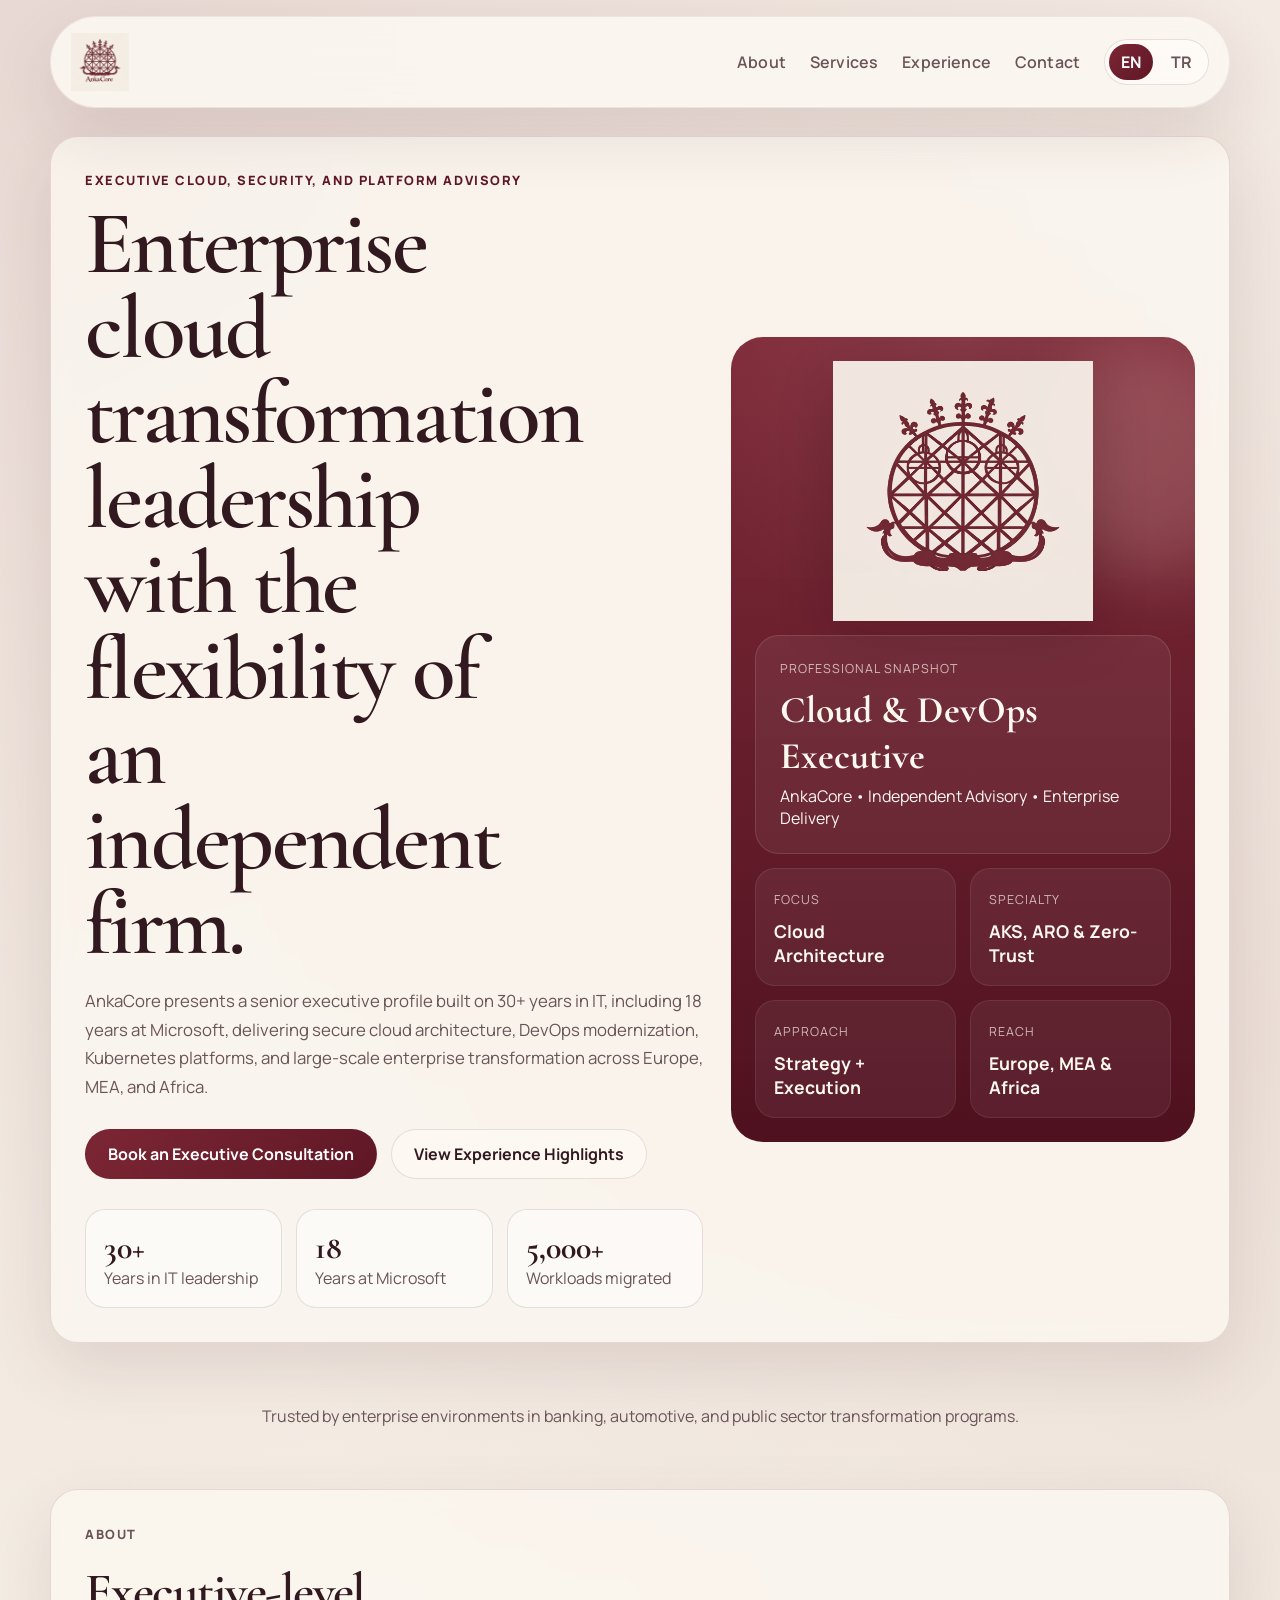
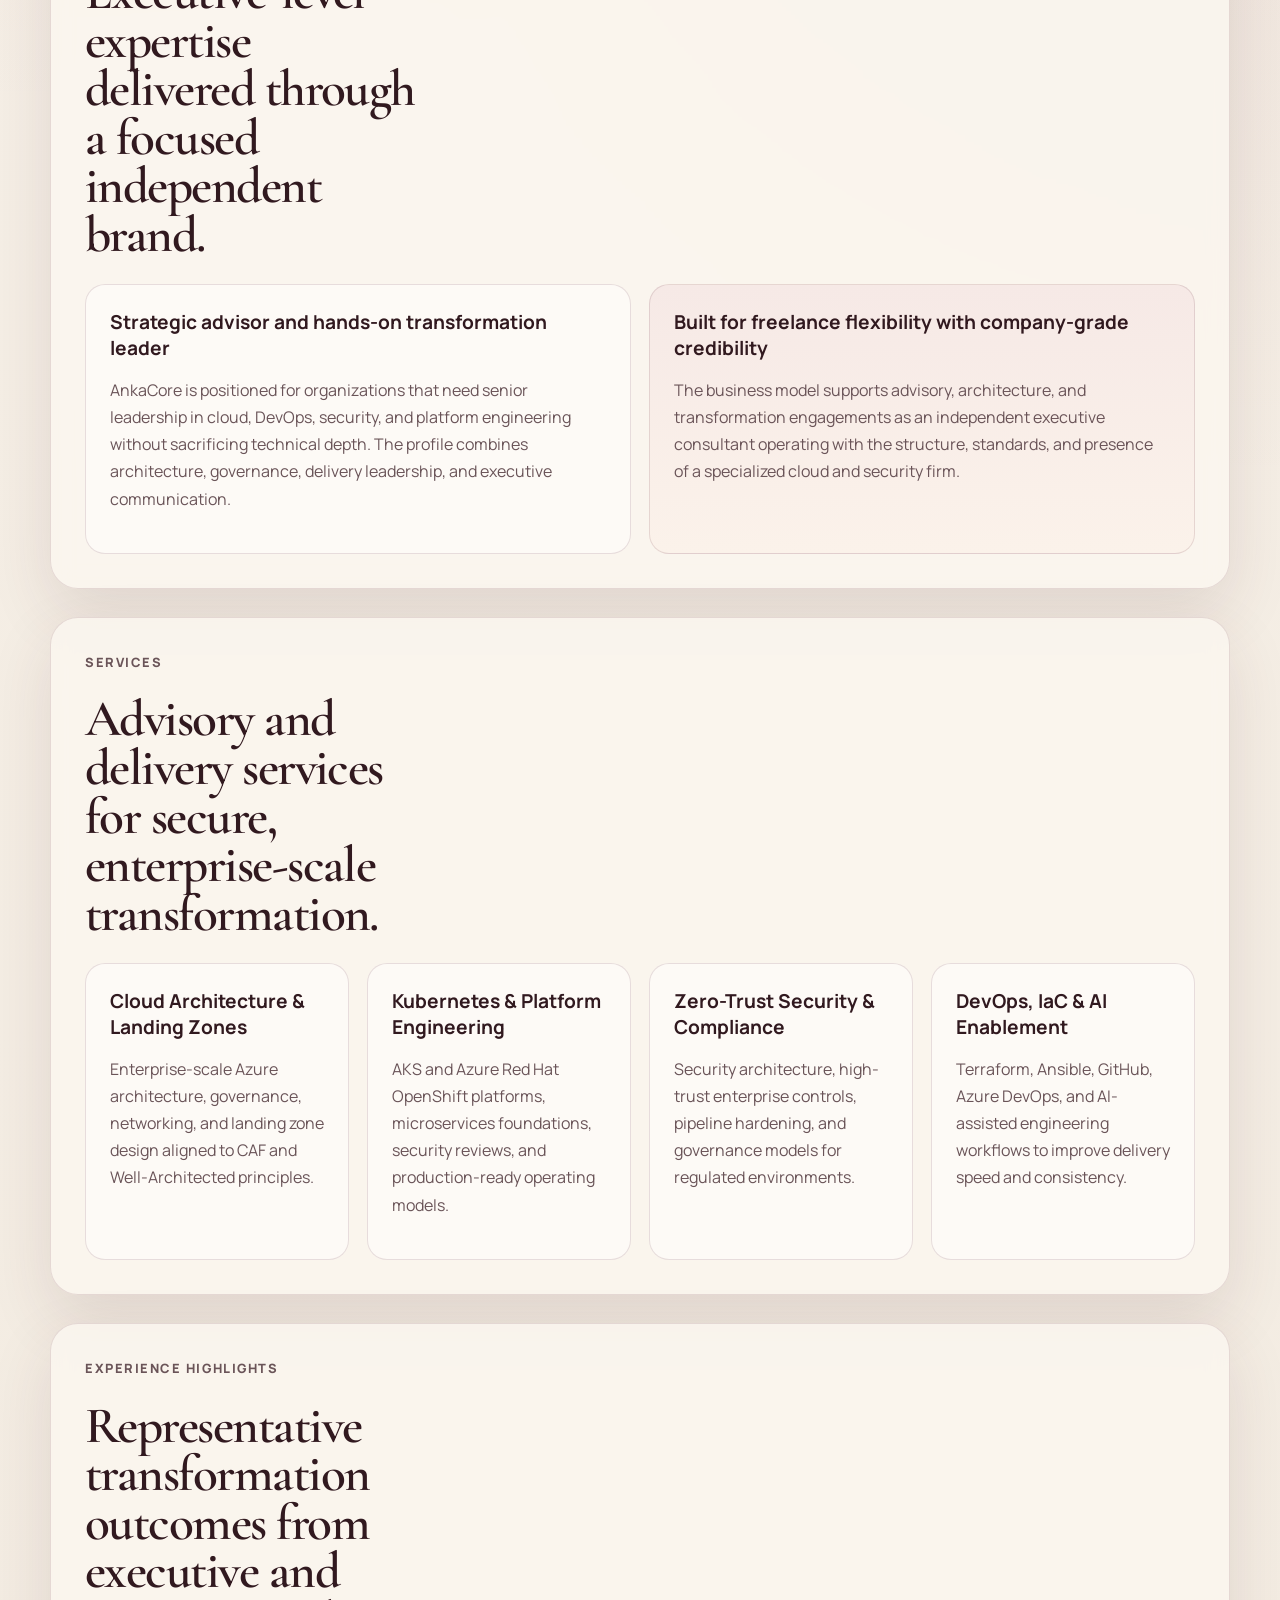
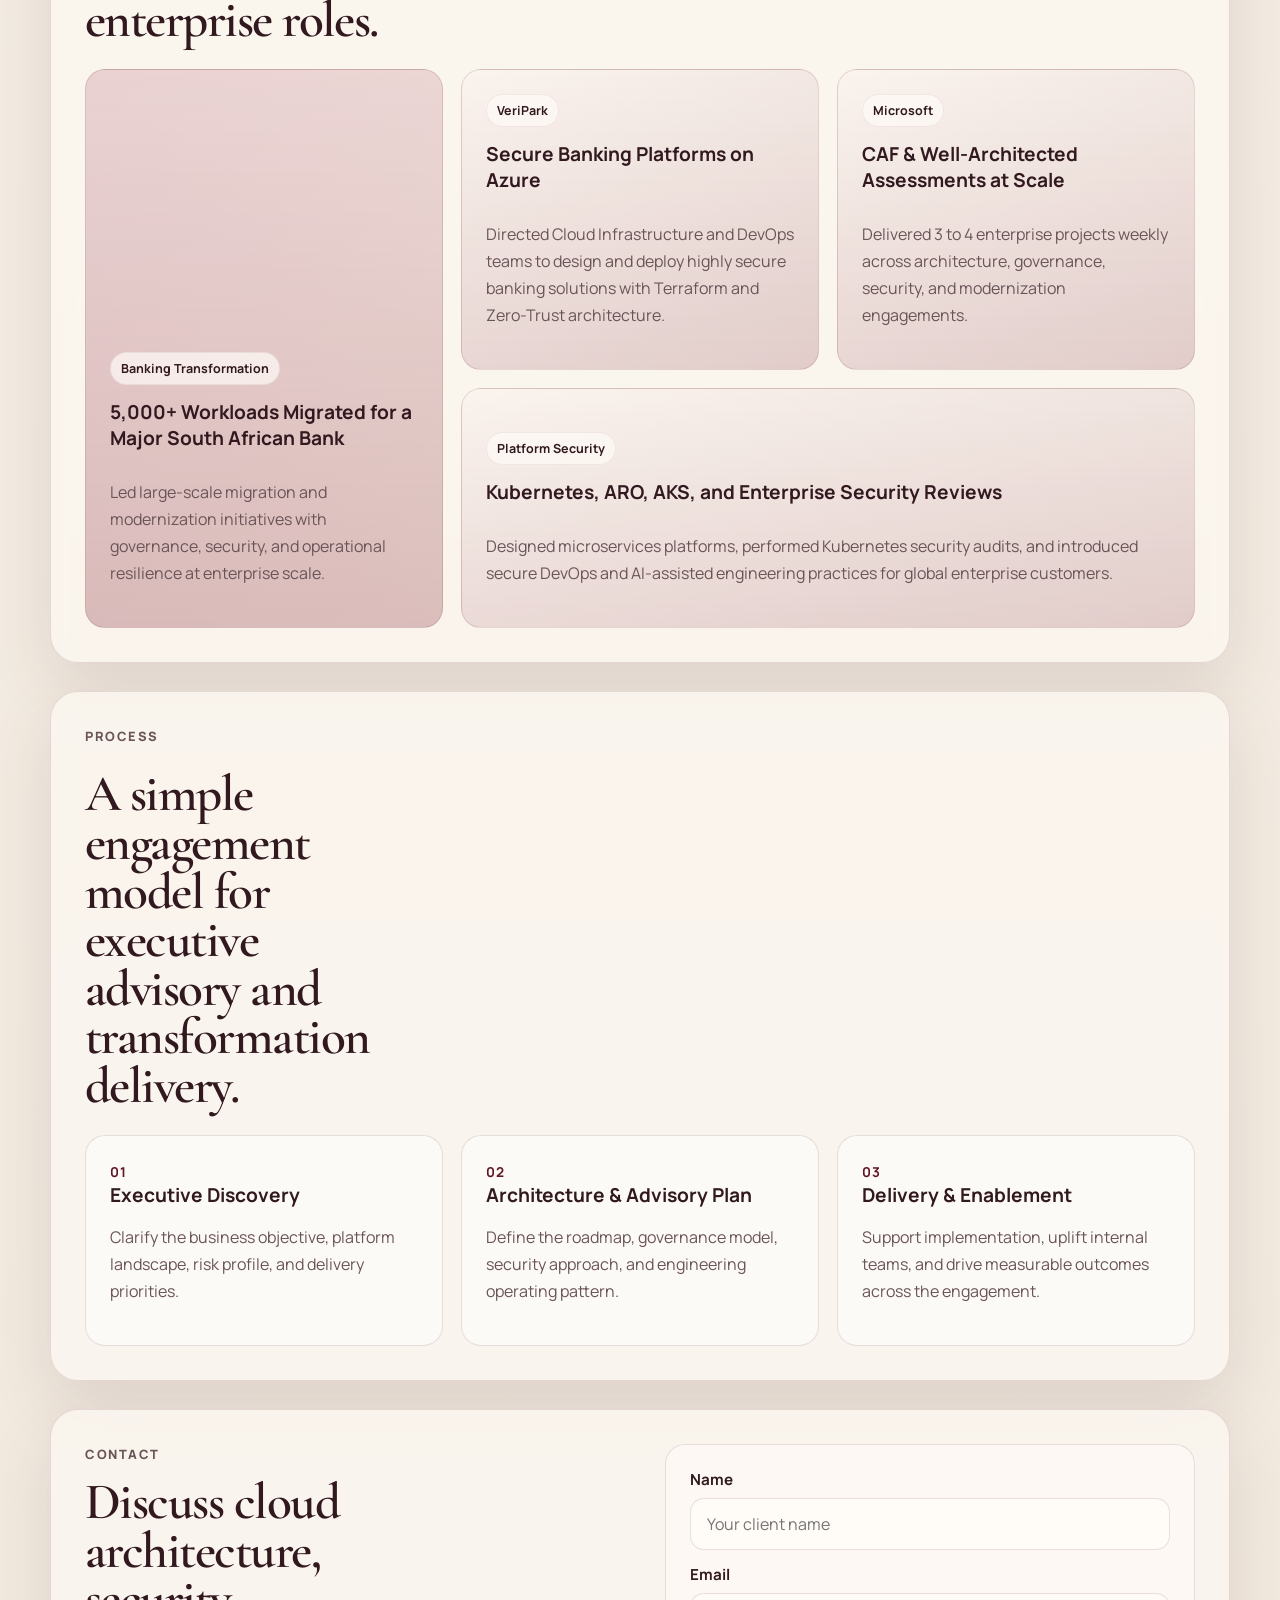
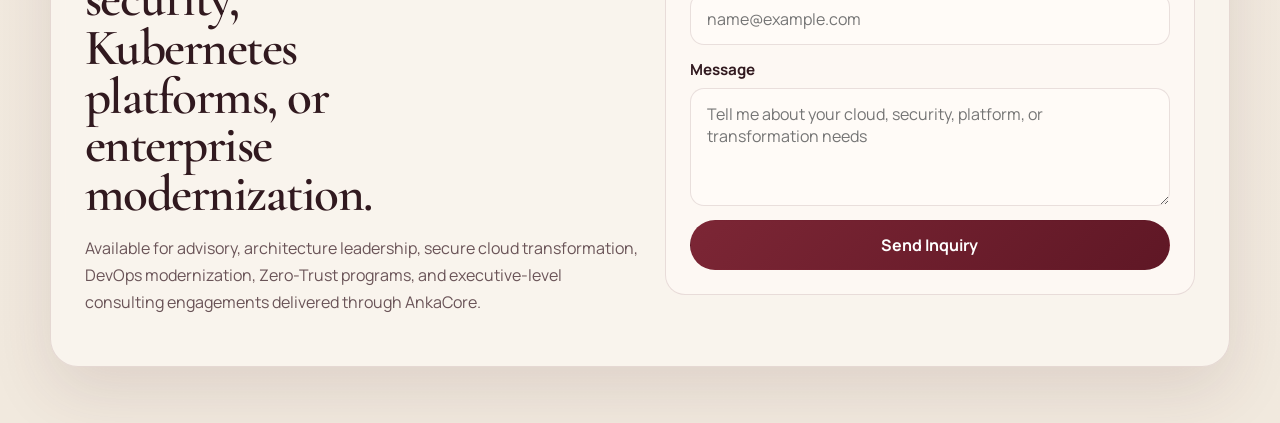
==== index.html @ 89d901fb "Add logo images and implement multilingual support with updated translations" ====
<!DOCTYPE html>
<html lang="en">
<head>
  <meta charset="UTF-8">
  <meta name="viewport" content="width=device-width, initial-scale=1.0">
  <title>AnkaCore Business</title>
  <meta
    name="description"
    content="A modern business website for showcasing professional services, property expertise, and trusted client results."
  >
  <link rel="preconnect" href="https://fonts.googleapis.com">
  <link rel="preconnect" href="https://fonts.gstatic.com" crossorigin>
  <link
    href="https://fonts.googleapis.com/css2?family=Cormorant+Garamond:wght@500;600;700&family=Manrope:wght@400;500;600;700;800&display=swap"
    rel="stylesheet"
  >
  <link rel="stylesheet" href="styles.css">
</head>
<body>
  <div class="site-shell">
    <header class="topbar">
      <a class="brand" href="#home">
        <img class="brand-logo" src="Ankacore-logowithname.png" alt="AnkaCore logo">
      </a>

      <button class="menu-toggle" type="button" aria-expanded="false" aria-label="Toggle navigation">
        <span></span>
        <span></span>
      </button>

      <nav class="nav">
        <a href="#about" data-i18n="navAbout">About</a>
        <a href="#services" data-i18n="navServices">Services</a>
        <a href="#portfolio" data-i18n="navExperience">Experience</a>
        <a href="#contact" data-i18n="navContact">Contact</a>
        <div class="lang-switch" aria-label="Language switcher">
          <button class="lang-button is-active" type="button" data-lang="en">EN</button>
          <button class="lang-button" type="button" data-lang="tr">TR</button>
        </div>
      </nav>
    </header>

    <main id="home">
      <section class="hero reveal">
        <div class="hero-copy">
          <p class="eyebrow" data-i18n="heroEyebrow">Executive cloud, security, and platform advisory</p>
          <h1 data-i18n="heroTitle">Enterprise cloud transformation leadership with the flexibility of an independent firm.</h1>
          <p class="hero-text" data-i18n="heroText">
            AnkaCore presents a senior executive profile built on 30+ years in IT, including 18 years at
            Microsoft, delivering secure cloud architecture, DevOps modernization, Kubernetes platforms, and
            large-scale enterprise transformation across Europe, MEA, and Africa.
          </p>
          <div class="hero-actions">
            <a class="button primary" href="#contact" data-i18n="heroPrimaryCta">Book an Executive Consultation</a>
            <a class="button secondary" href="#portfolio" data-i18n="heroSecondaryCta">View Experience Highlights</a>
          </div>
          <ul class="metrics">
            <li>
              <strong>30+</strong>
              <span data-i18n="metricOne">Years in IT leadership</span>
            </li>
            <li>
              <strong>18</strong>
              <span data-i18n="metricTwo">Years at Microsoft</span>
            </li>
            <li>
              <strong>5,000+</strong>
              <span data-i18n="metricThree">Workloads migrated</span>
            </li>
          </ul>
        </div>

        <div class="hero-card">
          <div class="card-glow"></div>
          <div class="hero-logo-wrap">
            <img class="hero-logo" src="ankacore-logo.png" alt="AnkaCore emblem">
          </div>
          <div class="profile-panel">
            <p data-i18n="snapshotLabel">Professional Snapshot</p>
            <h2 data-i18n="snapshotTitle">Cloud & DevOps Executive</h2>
            <span data-i18n="snapshotSubtitle">AnkaCore • Independent Advisory • Enterprise Delivery</span>
          </div>
          <div class="profile-grid">
            <article>
              <span data-i18n="gridOneLabel">Focus</span>
              <strong data-i18n="gridOneValue">Cloud Architecture</strong>
            </article>
            <article>
              <span data-i18n="gridTwoLabel">Specialty</span>
              <strong data-i18n="gridTwoValue">AKS, ARO & Zero-Trust</strong>
            </article>
            <article>
              <span data-i18n="gridThreeLabel">Approach</span>
              <strong data-i18n="gridThreeValue">Strategy + Execution</strong>
            </article>
            <article>
              <span data-i18n="gridFourLabel">Reach</span>
              <strong data-i18n="gridFourValue">Europe, MEA & Africa</strong>
            </article>
          </div>
        </div>
      </section>

      <section class="trusted reveal">
        <p data-i18n="trustedText">Trusted by enterprise environments in banking, automotive, and public sector transformation programs.</p>
      </section>

      <section class="about reveal" id="about">
        <div class="section-heading">
          <p class="eyebrow" data-i18n="aboutEyebrow">About</p>
          <h2 data-i18n="aboutTitle">Executive-level expertise delivered through a focused independent brand.</h2>
        </div>
        <div class="about-layout">
          <article class="about-card">
            <h3 data-i18n="aboutCardOneTitle">Strategic advisor and hands-on transformation leader</h3>
            <p data-i18n="aboutCardOneText">
              AnkaCore is positioned for organizations that need senior leadership in cloud, DevOps, security,
              and platform engineering without sacrificing technical depth. The profile combines architecture,
              governance, delivery leadership, and executive communication.
            </p>
          </article>
          <article class="about-card accent">
            <h3 data-i18n="aboutCardTwoTitle">Built for freelance flexibility with company-grade credibility</h3>
            <p data-i18n="aboutCardTwoText">
              The business model supports advisory, architecture, and transformation engagements as an
              independent executive consultant operating with the structure, standards, and presence of a
              specialized cloud and security firm.
            </p>
          </article>
        </div>
      </section>

      <section class="services reveal" id="services">
        <div class="section-heading">
          <p class="eyebrow" data-i18n="servicesEyebrow">Services</p>
          <h2 data-i18n="servicesTitle">Advisory and delivery services for secure, enterprise-scale transformation.</h2>
        </div>
        <div class="service-grid">
          <article class="service-card">
            <h3 data-i18n="serviceOneTitle">Cloud Architecture & Landing Zones</h3>
            <p data-i18n="serviceOneText">Enterprise-scale Azure architecture, governance, networking, and landing zone design aligned to CAF and Well-Architected principles.</p>
          </article>
          <article class="service-card">
            <h3 data-i18n="serviceTwoTitle">Kubernetes & Platform Engineering</h3>
            <p data-i18n="serviceTwoText">AKS and Azure Red Hat OpenShift platforms, microservices foundations, security reviews, and production-ready operating models.</p>
          </article>
          <article class="service-card">
            <h3 data-i18n="serviceThreeTitle">Zero-Trust Security & Compliance</h3>
            <p data-i18n="serviceThreeText">Security architecture, high-trust enterprise controls, pipeline hardening, and governance models for regulated environments.</p>
          </article>
          <article class="service-card">
            <h3 data-i18n="serviceFourTitle">DevOps, IaC & AI Enablement</h3>
            <p data-i18n="serviceFourText">Terraform, Ansible, GitHub, Azure DevOps, and AI-assisted engineering workflows to improve delivery speed and consistency.</p>
          </article>
        </div>
      </section>

      <section class="portfolio reveal" id="portfolio">
        <div class="section-heading">
          <p class="eyebrow" data-i18n="portfolioEyebrow">Experience Highlights</p>
          <h2 data-i18n="portfolioTitle">Representative transformation outcomes from executive and enterprise roles.</h2>
        </div>
        <div class="portfolio-grid">
          <article class="portfolio-card tall">
            <span class="tag" data-i18n="portfolioOneTag">Banking Transformation</span>
            <h3 data-i18n="portfolioOneTitle">5,000+ Workloads Migrated for a Major South African Bank</h3>
            <p data-i18n="portfolioOneText">Led large-scale migration and modernization initiatives with governance, security, and operational resilience at enterprise scale.</p>
          </article>
          <article class="portfolio-card">
            <span class="tag">VeriPark</span>
            <h3 data-i18n="portfolioTwoTitle">Secure Banking Platforms on Azure</h3>
            <p data-i18n="portfolioTwoText">Directed Cloud Infrastructure and DevOps teams to design and deploy highly secure banking solutions with Terraform and Zero-Trust architecture.</p>
          </article>
          <article class="portfolio-card">
            <span class="tag">Microsoft</span>
            <h3 data-i18n="portfolioThreeTitle">CAF & Well-Architected Assessments at Scale</h3>
            <p data-i18n="portfolioThreeText">Delivered 3 to 4 enterprise projects weekly across architecture, governance, security, and modernization engagements.</p>
          </article>
          <article class="portfolio-card wide">
            <span class="tag" data-i18n="portfolioFourTag">Platform Security</span>
            <h3 data-i18n="portfolioFourTitle">Kubernetes, ARO, AKS, and Enterprise Security Reviews</h3>
            <p data-i18n="portfolioFourText">
              Designed microservices platforms, performed Kubernetes security audits, and introduced secure DevOps and AI-assisted engineering practices for global enterprise customers.
            </p>
          </article>
        </div>
      </section>

      <section class="process reveal">
        <div class="section-heading">
          <p class="eyebrow" data-i18n="processEyebrow">Process</p>
          <h2 data-i18n="processTitle">A simple engagement model for executive advisory and transformation delivery.</h2>
        </div>
        <div class="process-list">
          <article>
            <strong>01</strong>
            <h3 data-i18n="processOneTitle">Executive Discovery</h3>
            <p data-i18n="processOneText">Clarify the business objective, platform landscape, risk profile, and delivery priorities.</p>
          </article>
          <article>
            <strong>02</strong>
            <h3 data-i18n="processTwoTitle">Architecture & Advisory Plan</h3>
            <p data-i18n="processTwoText">Define the roadmap, governance model, security approach, and engineering operating pattern.</p>
          </article>
          <article>
            <strong>03</strong>
            <h3 data-i18n="processThreeTitle">Delivery & Enablement</h3>
            <p data-i18n="processThreeText">Support implementation, uplift internal teams, and drive measurable outcomes across the engagement.</p>
          </article>
        </div>
      </section>

      <section class="contact reveal" id="contact">
        <div class="contact-panel">
          <div>
            <p class="eyebrow" data-i18n="contactEyebrow">Contact</p>
            <h2 data-i18n="contactTitle">Discuss cloud architecture, security, Kubernetes platforms, or enterprise modernization.</h2>
            <p data-i18n="contactText">
              Available for advisory, architecture leadership, secure cloud transformation, DevOps modernization,
              Zero-Trust programs, and executive-level consulting engagements delivered through AnkaCore.
            </p>
          </div>
          <form class="contact-form">
            <label>
              <span data-i18n="nameLabel">Name</span>
              <input type="text" name="name" placeholder="Your client name" data-i18n-placeholder="namePlaceholder">
            </label>
            <label>
              <span data-i18n="emailLabel">Email</span>
              <input type="email" name="email" placeholder="name@example.com" data-i18n-placeholder="emailPlaceholder">
            </label>
            <label>
              <span data-i18n="messageLabel">Message</span>
              <textarea name="message" rows="4" placeholder="Tell me about your cloud, security, platform, or transformation needs" data-i18n-placeholder="messagePlaceholder"></textarea>
            </label>
            <button class="button primary" type="submit" data-i18n="contactButton">Send Inquiry</button>
          </form>
        </div>
      </section>
    </main>
  </div>

  <script src="script.js"></script>
</body>
</html>
---- styles.css ----
:root {
  --bg: #f4efe6;
  --surface: rgba(251, 246, 239, 0.86);
  --surface-strong: #fdf9f2;
  --ink: #31191f;
  --muted: #6a5458;
  --line: rgba(102, 47, 58, 0.14);
  --accent: #7c2635;
  --accent-deep: #5f1725;
  --accent-soft: #efe1e0;
  --shadow: 0 24px 64px rgba(82, 38, 46, 0.12);
  --radius-lg: 28px;
  --radius-md: 20px;
  --radius-sm: 14px;
}

* {
  box-sizing: border-box;
}

html {
  scroll-behavior: smooth;
}

body {
  margin: 0;
  font-family: "Manrope", sans-serif;
  background:
    radial-gradient(circle at top left, rgba(124, 38, 53, 0.12), transparent 32%),
    radial-gradient(circle at right 20%, rgba(124, 38, 53, 0.08), transparent 24%),
    linear-gradient(180deg, #f7f1e9 0%, #f1e9de 100%);
  color: var(--ink);
}

a {
  color: inherit;
  text-decoration: none;
}

button,
input,
textarea {
  font: inherit;
}

.site-shell {
  width: min(1180px, calc(100% - 32px));
  margin: 0 auto;
  padding-bottom: 56px;
}

.topbar {
  position: sticky;
  top: 16px;
  z-index: 10;
  display: flex;
  align-items: center;
  justify-content: space-between;
  gap: 24px;
  margin-top: 16px;
  padding: 16px 20px;
  background: rgba(252, 248, 242, 0.86);
  border: 1px solid rgba(102, 47, 58, 0.08);
  border-radius: 999px;
  box-shadow: var(--shadow);
  backdrop-filter: blur(16px);
}

.brand {
  display: inline-flex;
  align-items: center;
}

.brand-logo {
  display: block;
  width: auto;
  height: 58px;
}

.nav {
  display: flex;
  align-items: center;
  gap: 24px;
}

.lang-switch {
  display: inline-flex;
  align-items: center;
  gap: 6px;
  padding: 4px;
  border: 1px solid var(--line);
  border-radius: 999px;
  background: rgba(255, 251, 247, 0.72);
}

.lang-button {
  min-width: 42px;
  height: 36px;
  padding: 0 12px;
  border: 0;
  border-radius: 999px;
  background: transparent;
  color: var(--muted);
  font-weight: 700;
  cursor: pointer;
}

.lang-button.is-active {
  background: linear-gradient(135deg, var(--accent), var(--accent-deep));
  color: #fff;
}

.nav a {
  color: var(--muted);
  font-weight: 600;
  letter-spacing: 0.01em;
}

.menu-toggle {
  display: none;
  flex-direction: column;
  gap: 5px;
  padding: 0;
  border: 0;
  background: transparent;
}

.menu-toggle span {
  display: block;
  width: 24px;
  height: 2px;
  background: var(--ink);
  border-radius: 999px;
}

section {
  margin-top: 28px;
}

.hero,
.about,
.services,
.portfolio,
.process,
.contact {
  padding: 34px;
  border: 1px solid var(--line);
  border-radius: var(--radius-lg);
  background: var(--surface);
  box-shadow: var(--shadow);
  backdrop-filter: blur(10px);
}

.hero {
  display: grid;
  grid-template-columns: 1.2fr 0.9fr;
  gap: 28px;
  min-height: 72vh;
  align-items: center;
}

.eyebrow {
  margin: 0 0 12px;
  color: var(--accent-deep);
  font-weight: 800;
  text-transform: uppercase;
  letter-spacing: 0.12em;
  font-size: 0.8rem;
}

.hero h1,
.section-heading h2,
.contact-panel h2 {
  margin: 0;
  font-family: "Cormorant Garamond", serif;
  font-weight: 600;
  line-height: 0.95;
  letter-spacing: -0.03em;
}

.hero h1 {
  font-size: clamp(3rem, 7vw, 5.8rem);
  max-width: 10ch;
}

.hero-text,
.section-heading p,
.about-card p,
.service-card p,
.portfolio-card p,
.process-list p,
.contact-panel p {
  color: var(--muted);
  line-height: 1.7;
}

.hero-text {
  max-width: 62ch;
  margin: 20px 0 0;
  font-size: 1.05rem;
}

.hero-actions {
  display: flex;
  flex-wrap: wrap;
  gap: 14px;
  margin-top: 28px;
}

.button {
  display: inline-flex;
  align-items: center;
  justify-content: center;
  min-height: 50px;
  padding: 0 22px;
  border-radius: 999px;
  border: 1px solid transparent;
  font-weight: 700;
  cursor: pointer;
  transition: transform 0.2s ease, background 0.2s ease, border-color 0.2s ease;
}

.button:hover {
  transform: translateY(-2px);
}

.button.primary {
  background: linear-gradient(135deg, var(--accent), var(--accent-deep));
  color: #fff;
}

.button.secondary {
  border-color: var(--line);
  background: rgba(255, 250, 246, 0.62);
}

.metrics {
  display: grid;
  grid-template-columns: repeat(3, minmax(0, 1fr));
  gap: 14px;
  padding: 0;
  margin: 30px 0 0;
  list-style: none;
}

.metrics li,
.profile-grid article,
.about-card,
.service-card,
.portfolio-card,
.process-list article {
  border: 1px solid var(--line);
  background: rgba(255, 255, 255, 0.5);
  border-radius: var(--radius-md);
}

.metrics li {
  padding: 18px;
}

.metrics strong {
  display: block;
  font-family: "Cormorant Garamond", serif;
  font-size: 2rem;
}

.metrics span {
  color: var(--muted);
}

.hero-card {
  position: relative;
  overflow: hidden;
  padding: 24px;
  border-radius: 32px;
  background:
    radial-gradient(circle at top, rgba(255, 255, 255, 0.08), transparent 38%),
    linear-gradient(180deg, rgba(124, 38, 53, 0.98), rgba(79, 17, 31, 1));
  color: #fef8ef;
  min-height: 520px;
}

.card-glow {
  position: absolute;
  inset: auto auto 70% 65%;
  width: 240px;
  height: 240px;
  border-radius: 50%;
  background: rgba(255, 221, 205, 0.18);
  filter: blur(36px);
}

.hero-logo-wrap {
  position: relative;
  z-index: 1;
  display: grid;
  place-items: center;
  min-height: 220px;
  margin-bottom: 14px;
}

.hero-logo {
  width: min(100%, 260px);
  height: auto;
  opacity: 0.96;
  filter: drop-shadow(0 14px 30px rgba(34, 5, 12, 0.22));
}

.profile-panel,
.profile-grid article {
  position: relative;
  z-index: 1;
}

.profile-panel {
  padding: 24px;
  border: 1px solid rgba(255, 255, 255, 0.12);
  border-radius: 24px;
  background: rgba(255, 255, 255, 0.06);
}

.profile-panel p,
.profile-grid span {
  margin: 0;
  text-transform: uppercase;
  letter-spacing: 0.08em;
  font-size: 0.78rem;
  color: rgba(255, 248, 239, 0.7);
}

.profile-panel h2 {
  margin: 10px 0 6px;
  font-family: "Cormorant Garamond", serif;
  font-size: 2.35rem;
}

.profile-grid {
  display: grid;
  grid-template-columns: repeat(2, minmax(0, 1fr));
  gap: 14px;
  margin-top: 14px;
}

.profile-grid article {
  padding: 18px;
  background: rgba(255, 255, 255, 0.06);
  border-color: rgba(255, 255, 255, 0.08);
}

.profile-grid strong {
  display: block;
  margin-top: 10px;
  font-size: 1.1rem;
}

.trusted {
  padding: 18px 24px;
  text-align: center;
  color: var(--muted);
}

.section-heading {
  display: grid;
  gap: 10px;
  margin-bottom: 24px;
}

.section-heading h2,
.contact-panel h2 {
  font-size: clamp(2rem, 4vw, 3.6rem);
  max-width: 14ch;
}

.about-layout {
  display: grid;
  grid-template-columns: repeat(2, minmax(0, 1fr));
  gap: 18px;
}

.about-card,
.service-card,
.portfolio-card,
.process-list article {
  padding: 24px;
}

.about-card h3,
.service-card h3,
.portfolio-card h3,
.process-list h3 {
  margin-top: 0;
  margin-bottom: 12px;
  font-size: 1.2rem;
}

.about-card.accent {
  background: linear-gradient(180deg, #f6e9e6, #fbf2ea);
}

.service-grid,
.portfolio-grid,
.process-list {
  display: grid;
  gap: 18px;
}

.service-grid {
  grid-template-columns: repeat(4, minmax(0, 1fr));
}

.portfolio-grid {
  grid-template-columns: repeat(3, minmax(0, 1fr));
}

.portfolio-card {
  min-height: 240px;
  display: flex;
  flex-direction: column;
  justify-content: flex-end;
  background:
    linear-gradient(180deg, rgba(124, 38, 53, 0.02), rgba(124, 38, 53, 0.12)),
    linear-gradient(135deg, #fdf8f2, #efe3de);
}

.portfolio-card.tall {
  grid-row: span 2;
  min-height: 100%;
  background:
    linear-gradient(180deg, rgba(124, 38, 53, 0.08), rgba(124, 38, 53, 0.24)),
    linear-gradient(135deg, #f3e0e0, #f8eee5);
}

.portfolio-card.wide {
  grid-column: span 2;
}

.tag {
  display: inline-flex;
  width: fit-content;
  padding: 7px 10px;
  margin-bottom: 14px;
  border-radius: 999px;
  background: rgba(255, 251, 247, 0.7);
  border: 1px solid rgba(102, 47, 58, 0.08);
  font-size: 0.78rem;
  font-weight: 700;
}

.process-list {
  grid-template-columns: repeat(3, minmax(0, 1fr));
}

.process-list strong {
  color: var(--accent-deep);
  font-size: 0.85rem;
  letter-spacing: 0.08em;
}

.contact-panel {
  display: grid;
  grid-template-columns: 1fr 0.95fr;
  gap: 22px;
  align-items: start;
}

.contact-form {
  display: grid;
  gap: 14px;
  padding: 24px;
  border: 1px solid var(--line);
  border-radius: var(--radius-md);
  background: rgba(255, 251, 247, 0.68);
}

.contact-form label {
  display: grid;
  gap: 8px;
}

.contact-form span {
  font-size: 0.95rem;
  font-weight: 700;
}

.contact-form input,
.contact-form textarea {
  width: 100%;
  padding: 14px 16px;
  border: 1px solid rgba(102, 47, 58, 0.14);
  border-radius: var(--radius-sm);
  background: rgba(255, 252, 248, 0.94);
  color: var(--ink);
}

.contact-form textarea {
  resize: vertical;
}

.reveal {
  opacity: 0;
  transform: translateY(22px);
  transition: opacity 0.7s ease, transform 0.7s ease;
}

.reveal.is-visible {
  opacity: 1;
  transform: translateY(0);
}

@media (max-width: 1024px) {
  .hero,
  .contact-panel,
  .service-grid,
  .process-list,
  .about-layout {
    grid-template-columns: 1fr;
  }

  .portfolio-grid {
    grid-template-columns: 1fr 1fr;
  }

  .portfolio-card.tall,
  .portfolio-card.wide {
    grid-column: auto;
    grid-row: auto;
    min-height: 260px;
  }
}

@media (max-width: 760px) {
  .site-shell {
    width: min(100% - 18px, 100%);
  }

  .topbar {
    position: static;
    flex-wrap: wrap;
    border-radius: 24px;
  }

  .brand-logo {
    height: 48px;
  }

  .menu-toggle {
    display: flex;
  }

  .nav {
    display: none;
    width: 100%;
    flex-direction: column;
    align-items: flex-start;
    gap: 14px;
    padding-top: 6px;
  }

  .lang-switch {
    margin-top: 4px;
  }

  .nav.is-open {
    display: flex;
  }

  .hero,
  .about,
  .services,
  .portfolio,
  .process,
  .contact {
    padding: 24px 18px;
  }

  .hero h1 {
    max-width: 100%;
  }

  .metrics,
  .profile-grid,
  .portfolio-grid {
    grid-template-columns: 1fr;
  }

  .section-heading h2,
  .contact-panel h2 {
    max-width: 100%;
  }
}
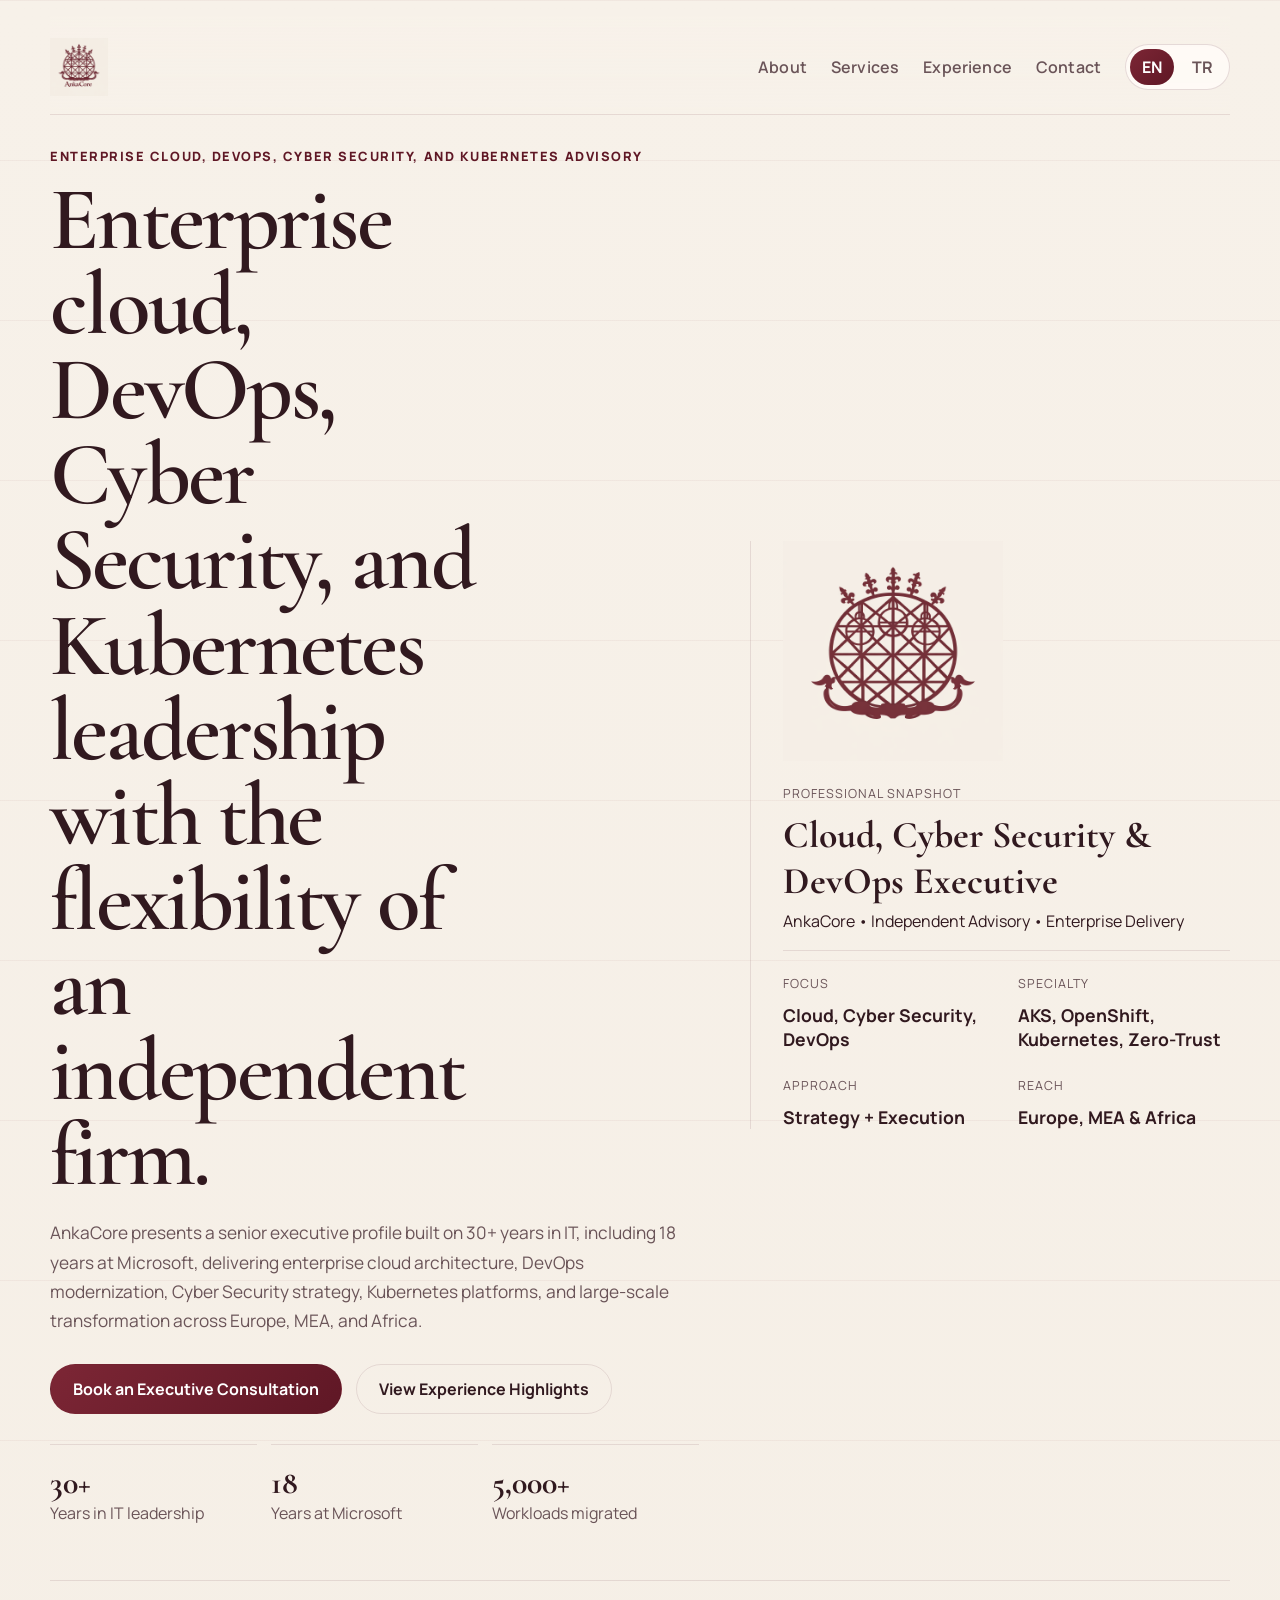
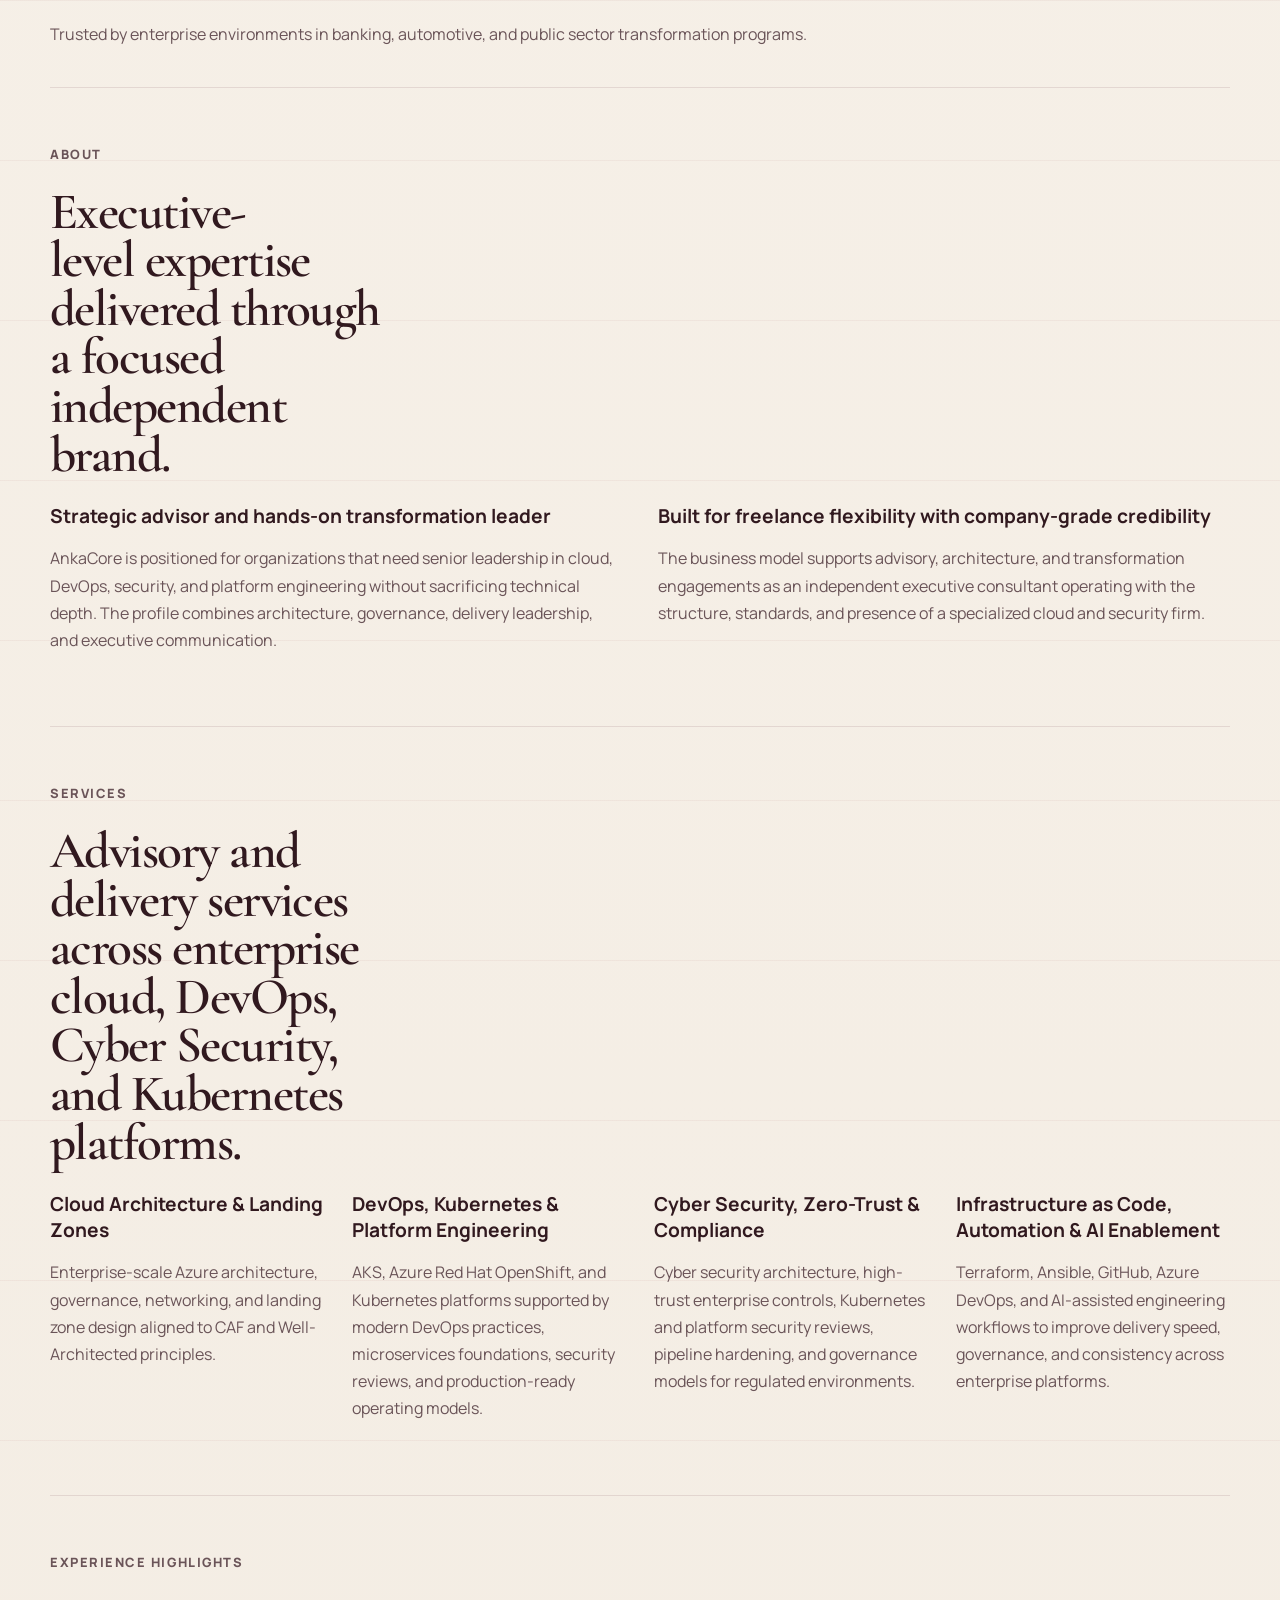
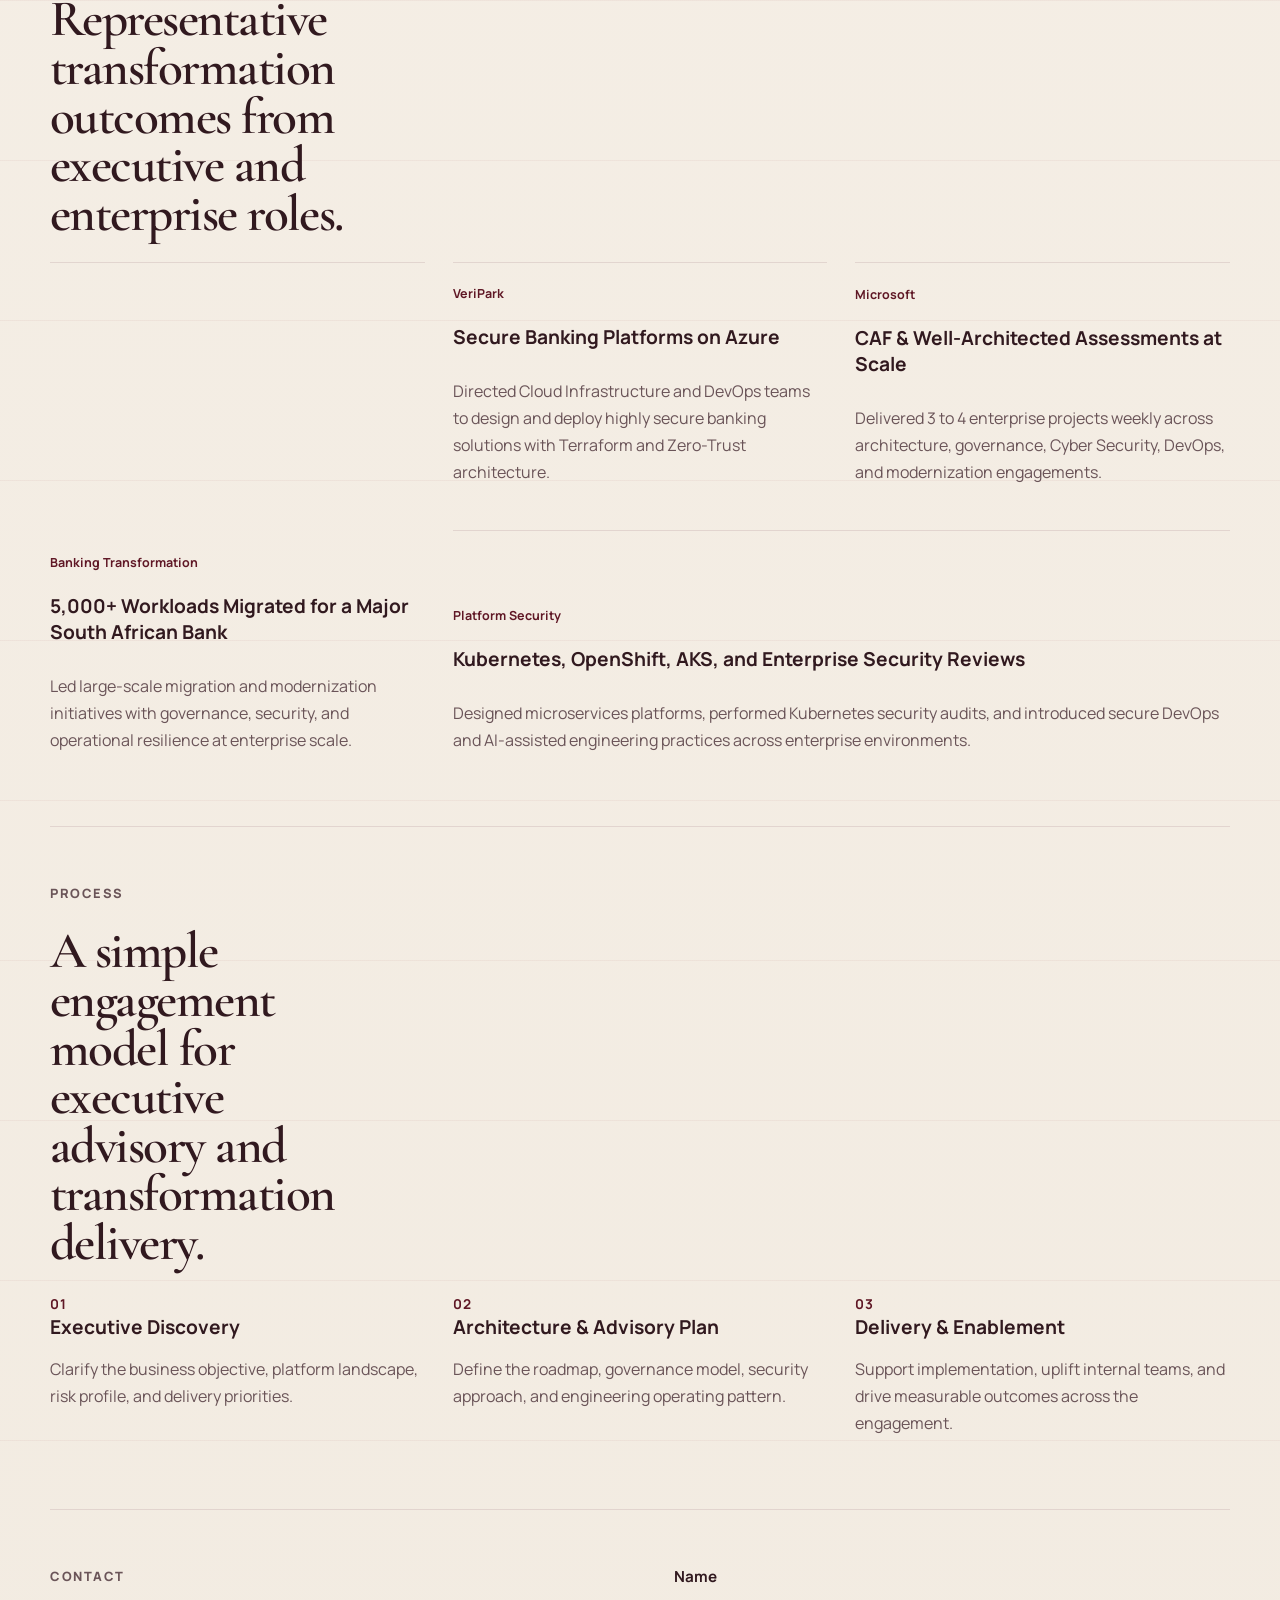
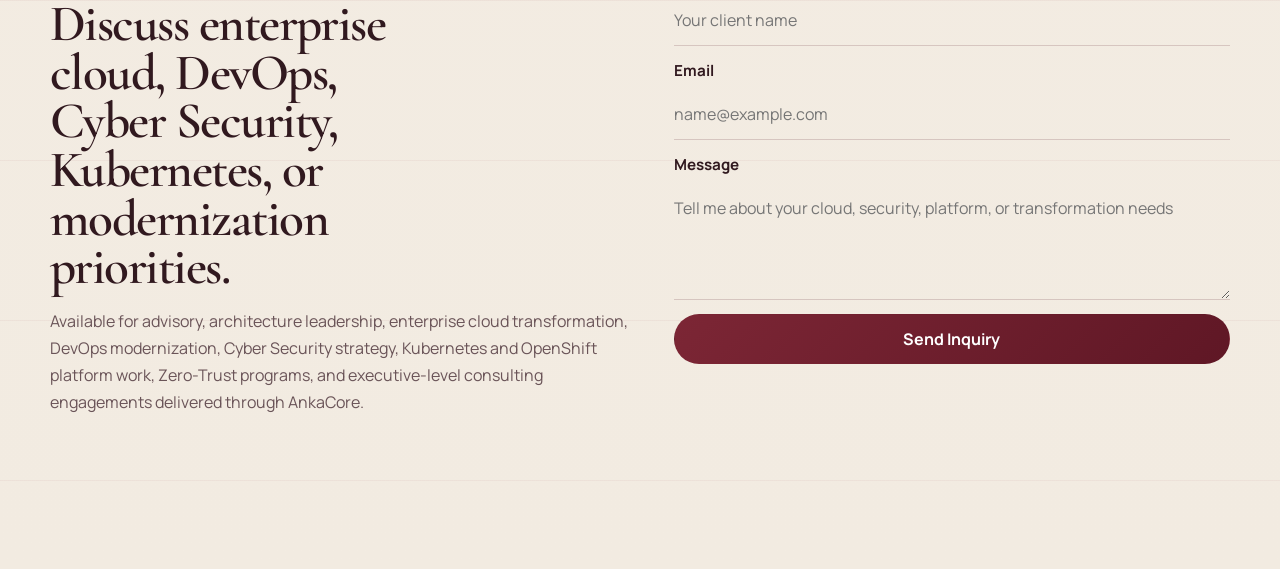
==== commit 6bd7d2fe: "Update content and translations for cloud, DevOps, and Cyber Security services in HTML and JavaScrip" ====
--- a/index.html
+++ b/index.html
@@ -43,12 +43,12 @@
     <main id="home">
       <section class="hero reveal">
         <div class="hero-copy">
-          <p class="eyebrow" data-i18n="heroEyebrow">Executive cloud, security, and platform advisory</p>
-          <h1 data-i18n="heroTitle">Enterprise cloud transformation leadership with the flexibility of an independent firm.</h1>
+          <p class="eyebrow" data-i18n="heroEyebrow">Enterprise cloud, DevOps, Cyber Security, and Kubernetes advisory</p>
+          <h1 data-i18n="heroTitle">Enterprise cloud, DevOps, Cyber Security, and Kubernetes leadership with the flexibility of an independent firm.</h1>
           <p class="hero-text" data-i18n="heroText">
             AnkaCore presents a senior executive profile built on 30+ years in IT, including 18 years at
-            Microsoft, delivering secure cloud architecture, DevOps modernization, Kubernetes platforms, and
-            large-scale enterprise transformation across Europe, MEA, and Africa.
+            Microsoft, delivering enterprise cloud architecture, DevOps modernization, Cyber Security strategy,
+            Kubernetes platforms, and large-scale transformation across Europe, MEA, and Africa.
           </p>
           <div class="hero-actions">
             <a class="button primary" href="#contact" data-i18n="heroPrimaryCta">Book an Executive Consultation</a>
@@ -77,17 +77,17 @@
           </div>
           <div class="profile-panel">
             <p data-i18n="snapshotLabel">Professional Snapshot</p>
-            <h2 data-i18n="snapshotTitle">Cloud & DevOps Executive</h2>
+            <h2 data-i18n="snapshotTitle">Cloud, Cyber Security & DevOps Executive</h2>
             <span data-i18n="snapshotSubtitle">AnkaCore • Independent Advisory • Enterprise Delivery</span>
           </div>
           <div class="profile-grid">
             <article>
               <span data-i18n="gridOneLabel">Focus</span>
-              <strong data-i18n="gridOneValue">Cloud Architecture</strong>
+              <strong data-i18n="gridOneValue">Cloud, Cyber Security, DevOps</strong>
             </article>
             <article>
               <span data-i18n="gridTwoLabel">Specialty</span>
-              <strong data-i18n="gridTwoValue">AKS, ARO & Zero-Trust</strong>
+              <strong data-i18n="gridTwoValue">AKS, OpenShift, Kubernetes, Zero-Trust</strong>
             </article>
             <article>
               <span data-i18n="gridThreeLabel">Approach</span>
@@ -133,7 +133,7 @@
       <section class="services reveal" id="services">
         <div class="section-heading">
           <p class="eyebrow" data-i18n="servicesEyebrow">Services</p>
-          <h2 data-i18n="servicesTitle">Advisory and delivery services for secure, enterprise-scale transformation.</h2>
+          <h2 data-i18n="servicesTitle">Advisory and delivery services across enterprise cloud, DevOps, Cyber Security, and Kubernetes platforms.</h2>
         </div>
         <div class="service-grid">
           <article class="service-card">
@@ -141,16 +141,16 @@
             <p data-i18n="serviceOneText">Enterprise-scale Azure architecture, governance, networking, and landing zone design aligned to CAF and Well-Architected principles.</p>
           </article>
           <article class="service-card">
-            <h3 data-i18n="serviceTwoTitle">Kubernetes & Platform Engineering</h3>
-            <p data-i18n="serviceTwoText">AKS and Azure Red Hat OpenShift platforms, microservices foundations, security reviews, and production-ready operating models.</p>
-          </article>
-          <article class="service-card">
-            <h3 data-i18n="serviceThreeTitle">Zero-Trust Security & Compliance</h3>
-            <p data-i18n="serviceThreeText">Security architecture, high-trust enterprise controls, pipeline hardening, and governance models for regulated environments.</p>
-          </article>
-          <article class="service-card">
-            <h3 data-i18n="serviceFourTitle">DevOps, IaC & AI Enablement</h3>
-            <p data-i18n="serviceFourText">Terraform, Ansible, GitHub, Azure DevOps, and AI-assisted engineering workflows to improve delivery speed and consistency.</p>
+            <h3 data-i18n="serviceTwoTitle">DevOps, Kubernetes & Platform Engineering</h3>
+            <p data-i18n="serviceTwoText">AKS, Azure Red Hat OpenShift, and Kubernetes platforms supported by modern DevOps practices, microservices foundations, security reviews, and production-ready operating models.</p>
+          </article>
+          <article class="service-card">
+            <h3 data-i18n="serviceThreeTitle">Cyber Security, Zero-Trust & Compliance</h3>
+            <p data-i18n="serviceThreeText">Cyber security architecture, high-trust enterprise controls, Kubernetes and platform security reviews, pipeline hardening, and governance models for regulated environments.</p>
+          </article>
+          <article class="service-card">
+            <h3 data-i18n="serviceFourTitle">Infrastructure as Code, Automation & AI Enablement</h3>
+            <p data-i18n="serviceFourText">Terraform, Ansible, GitHub, Azure DevOps, and AI-assisted engineering workflows to improve delivery speed, governance, and consistency across enterprise platforms.</p>
           </article>
         </div>
       </section>
@@ -174,13 +174,13 @@
           <article class="portfolio-card">
             <span class="tag">Microsoft</span>
             <h3 data-i18n="portfolioThreeTitle">CAF & Well-Architected Assessments at Scale</h3>
-            <p data-i18n="portfolioThreeText">Delivered 3 to 4 enterprise projects weekly across architecture, governance, security, and modernization engagements.</p>
+            <p data-i18n="portfolioThreeText">Delivered 3 to 4 enterprise projects weekly across architecture, governance, Cyber Security, DevOps, and modernization engagements.</p>
           </article>
           <article class="portfolio-card wide">
             <span class="tag" data-i18n="portfolioFourTag">Platform Security</span>
-            <h3 data-i18n="portfolioFourTitle">Kubernetes, ARO, AKS, and Enterprise Security Reviews</h3>
+            <h3 data-i18n="portfolioFourTitle">Kubernetes, OpenShift, AKS, and Enterprise Security Reviews</h3>
             <p data-i18n="portfolioFourText">
-              Designed microservices platforms, performed Kubernetes security audits, and introduced secure DevOps and AI-assisted engineering practices for global enterprise customers.
+              Designed microservices platforms, performed Kubernetes security audits, and introduced secure DevOps and AI-assisted engineering practices across enterprise environments.
             </p>
           </article>
         </div>
@@ -214,10 +214,9 @@
         <div class="contact-panel">
           <div>
             <p class="eyebrow" data-i18n="contactEyebrow">Contact</p>
-            <h2 data-i18n="contactTitle">Discuss cloud architecture, security, Kubernetes platforms, or enterprise modernization.</h2>
+            <h2 data-i18n="contactTitle">Discuss enterprise cloud, DevOps, Cyber Security, Kubernetes, or modernization priorities.</h2>
             <p data-i18n="contactText">
-              Available for advisory, architecture leadership, secure cloud transformation, DevOps modernization,
-              Zero-Trust programs, and executive-level consulting engagements delivered through AnkaCore.
+              Available for advisory, architecture leadership, enterprise cloud transformation, DevOps modernization, Cyber Security strategy, Kubernetes and OpenShift platform work, Zero-Trust programs, and executive-level consulting engagements delivered through AnkaCore.
             </p>
           </div>
           <form class="contact-form">
--- a/styles.css
+++ b/styles.css
@@ -1,17 +1,17 @@
 :root {
   --bg: #f4efe6;
-  --surface: rgba(251, 246, 239, 0.86);
+  --surface: transparent;
   --surface-strong: #fdf9f2;
   --ink: #31191f;
   --muted: #6a5458;
-  --line: rgba(102, 47, 58, 0.14);
+  --line: rgba(102, 47, 58, 0.12);
   --accent: #7c2635;
   --accent-deep: #5f1725;
   --accent-soft: #efe1e0;
-  --shadow: 0 24px 64px rgba(82, 38, 46, 0.12);
-  --radius-lg: 28px;
-  --radius-md: 20px;
-  --radius-sm: 14px;
+  --shadow: none;
+  --radius-lg: 0;
+  --radius-md: 0;
+  --radius-sm: 0;
 }
 
 * {
@@ -26,9 +26,9 @@
   margin: 0;
   font-family: "Manrope", sans-serif;
   background:
-    radial-gradient(circle at top left, rgba(124, 38, 53, 0.12), transparent 32%),
-    radial-gradient(circle at right 20%, rgba(124, 38, 53, 0.08), transparent 24%),
-    linear-gradient(180deg, #f7f1e9 0%, #f1e9de 100%);
+    linear-gradient(180deg, rgba(124, 38, 53, 0.05) 0, rgba(124, 38, 53, 0.05) 1px, transparent 1px),
+    linear-gradient(180deg, #f7f1e9 0%, #f2ebe1 100%);
+  background-size: 100% 160px, 100% 100%;
   color: var(--ink);
 }
 
@@ -44,9 +44,9 @@
 }
 
 .site-shell {
-  width: min(1180px, calc(100% - 32px));
+  width: min(1180px, calc(100% - clamp(20px, 4vw, 56px)));
   margin: 0 auto;
-  padding-bottom: 56px;
+  padding-bottom: 80px;
 }
 
 .topbar {
@@ -57,13 +57,11 @@
   align-items: center;
   justify-content: space-between;
   gap: 24px;
-  margin-top: 16px;
-  padding: 16px 20px;
-  background: rgba(252, 248, 242, 0.86);
-  border: 1px solid rgba(102, 47, 58, 0.08);
-  border-radius: 999px;
-  box-shadow: var(--shadow);
-  backdrop-filter: blur(16px);
+  margin-top: 0;
+  padding: 22px 0 18px;
+  background: linear-gradient(180deg, rgba(247, 241, 233, 0.95), rgba(247, 241, 233, 0.82));
+  border-bottom: 1px solid var(--line);
+  backdrop-filter: blur(8px);
 }
 
 .brand {
@@ -88,9 +86,9 @@
   align-items: center;
   gap: 6px;
   padding: 4px;
-  border: 1px solid var(--line);
+  border: 1px solid rgba(102, 47, 58, 0.16);
   border-radius: 999px;
-  background: rgba(255, 251, 247, 0.72);
+  background: rgba(255, 251, 247, 0.92);
 }
 
 .lang-button {
@@ -134,7 +132,9 @@
 }
 
 section {
-  margin-top: 28px;
+  margin-top: 0;
+  padding: 56px 0;
+  border-top: 1px solid var(--line);
 }
 
 .hero,
@@ -143,20 +143,17 @@
 .portfolio,
 .process,
 .contact {
-  padding: 34px;
-  border: 1px solid var(--line);
-  border-radius: var(--radius-lg);
   background: var(--surface);
-  box-shadow: var(--shadow);
-  backdrop-filter: blur(10px);
 }
 
 .hero {
   display: grid;
-  grid-template-columns: 1.2fr 0.9fr;
-  gap: 28px;
-  min-height: 72vh;
+  grid-template-columns: minmax(0, 1.15fr) minmax(320px, 0.85fr);
+  gap: clamp(28px, 4vw, 56px);
+  min-height: 76vh;
   align-items: center;
+  border-top: 0;
+  padding-top: 48px;
 }
 
 .eyebrow {
@@ -179,8 +176,9 @@
 }
 
 .hero h1 {
-  font-size: clamp(3rem, 7vw, 5.8rem);
+  font-size: clamp(2.8rem, 7vw, 5.8rem);
   max-width: 10ch;
+  text-wrap: balance;
 }
 
 .hero-text,
@@ -197,7 +195,7 @@
 .hero-text {
   max-width: 62ch;
   margin: 20px 0 0;
-  font-size: 1.05rem;
+  font-size: clamp(1rem, 1.5vw, 1.08rem);
 }
 
 .hero-actions {
@@ -231,12 +229,12 @@
 
 .button.secondary {
   border-color: var(--line);
-  background: rgba(255, 250, 246, 0.62);
+  background: transparent;
 }
 
 .metrics {
   display: grid;
-  grid-template-columns: repeat(3, minmax(0, 1fr));
+  grid-template-columns: repeat(3, minmax(120px, 1fr));
   gap: 14px;
   padding: 0;
   margin: 30px 0 0;
@@ -249,13 +247,14 @@
 .service-card,
 .portfolio-card,
 .process-list article {
-  border: 1px solid var(--line);
-  background: rgba(255, 255, 255, 0.5);
-  border-radius: var(--radius-md);
+  border: 0;
+  background: transparent;
+  border-radius: 0;
 }
 
 .metrics li {
-  padding: 18px;
+  padding: 18px 0 0;
+  border-top: 1px solid var(--line);
 }
 
 .metrics strong {
@@ -271,39 +270,30 @@
 .hero-card {
   position: relative;
   overflow: hidden;
-  padding: 24px;
-  border-radius: 32px;
-  background:
-    radial-gradient(circle at top, rgba(255, 255, 255, 0.08), transparent 38%),
-    linear-gradient(180deg, rgba(124, 38, 53, 0.98), rgba(79, 17, 31, 1));
-  color: #fef8ef;
-  min-height: 520px;
+  padding: 0 0 0 32px;
+  border-left: 1px solid var(--line);
+  color: var(--ink);
+  min-height: auto;
 }
 
 .card-glow {
-  position: absolute;
-  inset: auto auto 70% 65%;
-  width: 240px;
-  height: 240px;
-  border-radius: 50%;
-  background: rgba(255, 221, 205, 0.18);
-  filter: blur(36px);
+  display: none;
 }
 
 .hero-logo-wrap {
   position: relative;
   z-index: 1;
-  display: grid;
-  place-items: center;
-  min-height: 220px;
-  margin-bottom: 14px;
+  display: flex;
+  justify-content: flex-start;
+  min-height: auto;
+  margin-bottom: 24px;
 }
 
 .hero-logo {
-  width: min(100%, 260px);
+  width: min(100%, 220px);
   height: auto;
   opacity: 0.96;
-  filter: drop-shadow(0 14px 30px rgba(34, 5, 12, 0.22));
+  filter: none;
 }
 
 .profile-panel,
@@ -313,10 +303,9 @@
 }
 
 .profile-panel {
-  padding: 24px;
-  border: 1px solid rgba(255, 255, 255, 0.12);
-  border-radius: 24px;
-  background: rgba(255, 255, 255, 0.06);
+  padding: 0 0 18px;
+  border-bottom: 1px solid var(--line);
+  background: transparent;
 }
 
 .profile-panel p,
@@ -325,7 +314,7 @@
   text-transform: uppercase;
   letter-spacing: 0.08em;
   font-size: 0.78rem;
-  color: rgba(255, 248, 239, 0.7);
+  color: var(--muted);
 }
 
 .profile-panel h2 {
@@ -336,15 +325,13 @@
 
 .profile-grid {
   display: grid;
-  grid-template-columns: repeat(2, minmax(0, 1fr));
-  gap: 14px;
-  margin-top: 14px;
+  grid-template-columns: repeat(2, minmax(180px, 1fr));
+  gap: 22px;
+  margin-top: 20px;
 }
 
 .profile-grid article {
-  padding: 18px;
-  background: rgba(255, 255, 255, 0.06);
-  border-color: rgba(255, 255, 255, 0.08);
+  padding: 0;
 }
 
 .profile-grid strong {
@@ -354,8 +341,8 @@
 }
 
 .trusted {
-  padding: 18px 24px;
-  text-align: center;
+  padding: 26px 0;
+  text-align: left;
   color: var(--muted);
 }
 
@@ -369,19 +356,20 @@
 .contact-panel h2 {
   font-size: clamp(2rem, 4vw, 3.6rem);
   max-width: 14ch;
+  text-wrap: balance;
 }
 
 .about-layout {
   display: grid;
-  grid-template-columns: repeat(2, minmax(0, 1fr));
-  gap: 18px;
+  grid-template-columns: repeat(2, minmax(260px, 1fr));
+  gap: 36px;
 }
 
 .about-card,
 .service-card,
 .portfolio-card,
 .process-list article {
-  padding: 24px;
+  padding: 0;
 }
 
 .about-card h3,
@@ -394,22 +382,22 @@
 }
 
 .about-card.accent {
-  background: linear-gradient(180deg, #f6e9e6, #fbf2ea);
+  background: transparent;
 }
 
 .service-grid,
 .portfolio-grid,
 .process-list {
   display: grid;
-  gap: 18px;
+  gap: 28px;
 }
 
 .service-grid {
-  grid-template-columns: repeat(4, minmax(0, 1fr));
+  grid-template-columns: repeat(auto-fit, minmax(220px, 1fr));
 }
 
 .portfolio-grid {
-  grid-template-columns: repeat(3, minmax(0, 1fr));
+  grid-template-columns: repeat(3, minmax(220px, 1fr));
 }
 
 .portfolio-card {
@@ -417,17 +405,13 @@
   display: flex;
   flex-direction: column;
   justify-content: flex-end;
-  background:
-    linear-gradient(180deg, rgba(124, 38, 53, 0.02), rgba(124, 38, 53, 0.12)),
-    linear-gradient(135deg, #fdf8f2, #efe3de);
+  border-top: 1px solid var(--line);
+  padding-top: 18px;
 }
 
 .portfolio-card.tall {
   grid-row: span 2;
   min-height: 100%;
-  background:
-    linear-gradient(180deg, rgba(124, 38, 53, 0.08), rgba(124, 38, 53, 0.24)),
-    linear-gradient(135deg, #f3e0e0, #f8eee5);
 }
 
 .portfolio-card.wide {
@@ -437,17 +421,18 @@
 .tag {
   display: inline-flex;
   width: fit-content;
-  padding: 7px 10px;
+  padding: 0 0 8px;
   margin-bottom: 14px;
-  border-radius: 999px;
-  background: rgba(255, 251, 247, 0.7);
-  border: 1px solid rgba(102, 47, 58, 0.08);
+  border-radius: 0;
+  background: transparent;
+  border: 0;
   font-size: 0.78rem;
   font-weight: 700;
+  color: var(--accent-deep);
 }
 
 .process-list {
-  grid-template-columns: repeat(3, minmax(0, 1fr));
+  grid-template-columns: repeat(3, minmax(220px, 1fr));
 }
 
 .process-list strong {
@@ -458,18 +443,17 @@
 
 .contact-panel {
   display: grid;
-  grid-template-columns: 1fr 0.95fr;
-  gap: 22px;
+  grid-template-columns: minmax(0, 1fr) minmax(300px, 0.95fr);
+  gap: clamp(22px, 3vw, 40px);
   align-items: start;
 }
 
 .contact-form {
   display: grid;
   gap: 14px;
-  padding: 24px;
-  border: 1px solid var(--line);
-  border-radius: var(--radius-md);
-  background: rgba(255, 251, 247, 0.68);
+  padding: 0;
+  border: 0;
+  background: transparent;
 }
 
 .contact-form label {
@@ -485,10 +469,11 @@
 .contact-form input,
 .contact-form textarea {
   width: 100%;
-  padding: 14px 16px;
-  border: 1px solid rgba(102, 47, 58, 0.14);
-  border-radius: var(--radius-sm);
-  background: rgba(255, 252, 248, 0.94);
+  padding: 14px 0;
+  border: 0;
+  border-bottom: 1px solid rgba(102, 47, 58, 0.2);
+  border-radius: 0;
+  background: transparent;
   color: var(--ink);
 }
 
@@ -508,9 +493,12 @@
 }
 
 @media (max-width: 1024px) {
+  .topbar {
+    gap: 18px;
+  }
+
   .hero,
   .contact-panel,
-  .service-grid,
   .process-list,
   .about-layout {
     grid-template-columns: 1fr;
@@ -518,6 +506,18 @@
 
   .portfolio-grid {
     grid-template-columns: 1fr 1fr;
+  }
+
+  .hero {
+    min-height: auto;
+    padding-top: 36px;
+  }
+
+  .hero-card {
+    padding-left: 0;
+    border-left: 0;
+    border-top: 1px solid var(--line);
+    padding-top: 26px;
   }
 
   .portfolio-card.tall,
@@ -536,7 +536,7 @@
   .topbar {
     position: static;
     flex-wrap: wrap;
-    border-radius: 24px;
+    padding-top: 18px;
   }
 
   .brand-logo {
@@ -570,7 +570,7 @@
   .portfolio,
   .process,
   .contact {
-    padding: 24px 18px;
+    padding: 40px 0;
   }
 
   .hero h1 {
@@ -587,4 +587,37 @@
   .contact-panel h2 {
     max-width: 100%;
   }
-}
+
+  .hero-actions {
+    flex-direction: column;
+    align-items: stretch;
+  }
+
+  .button {
+    width: 100%;
+  }
+}
+
+@media (max-width: 520px) {
+  .brand-logo {
+    height: 42px;
+  }
+
+  .hero {
+    padding-top: 28px;
+  }
+
+  .hero h1 {
+    font-size: clamp(2.2rem, 12vw, 3.2rem);
+  }
+
+  .metrics strong,
+  .profile-panel h2 {
+    font-size: 1.9rem;
+  }
+
+  .contact-form input,
+  .contact-form textarea {
+    font-size: 16px;
+  }
+}
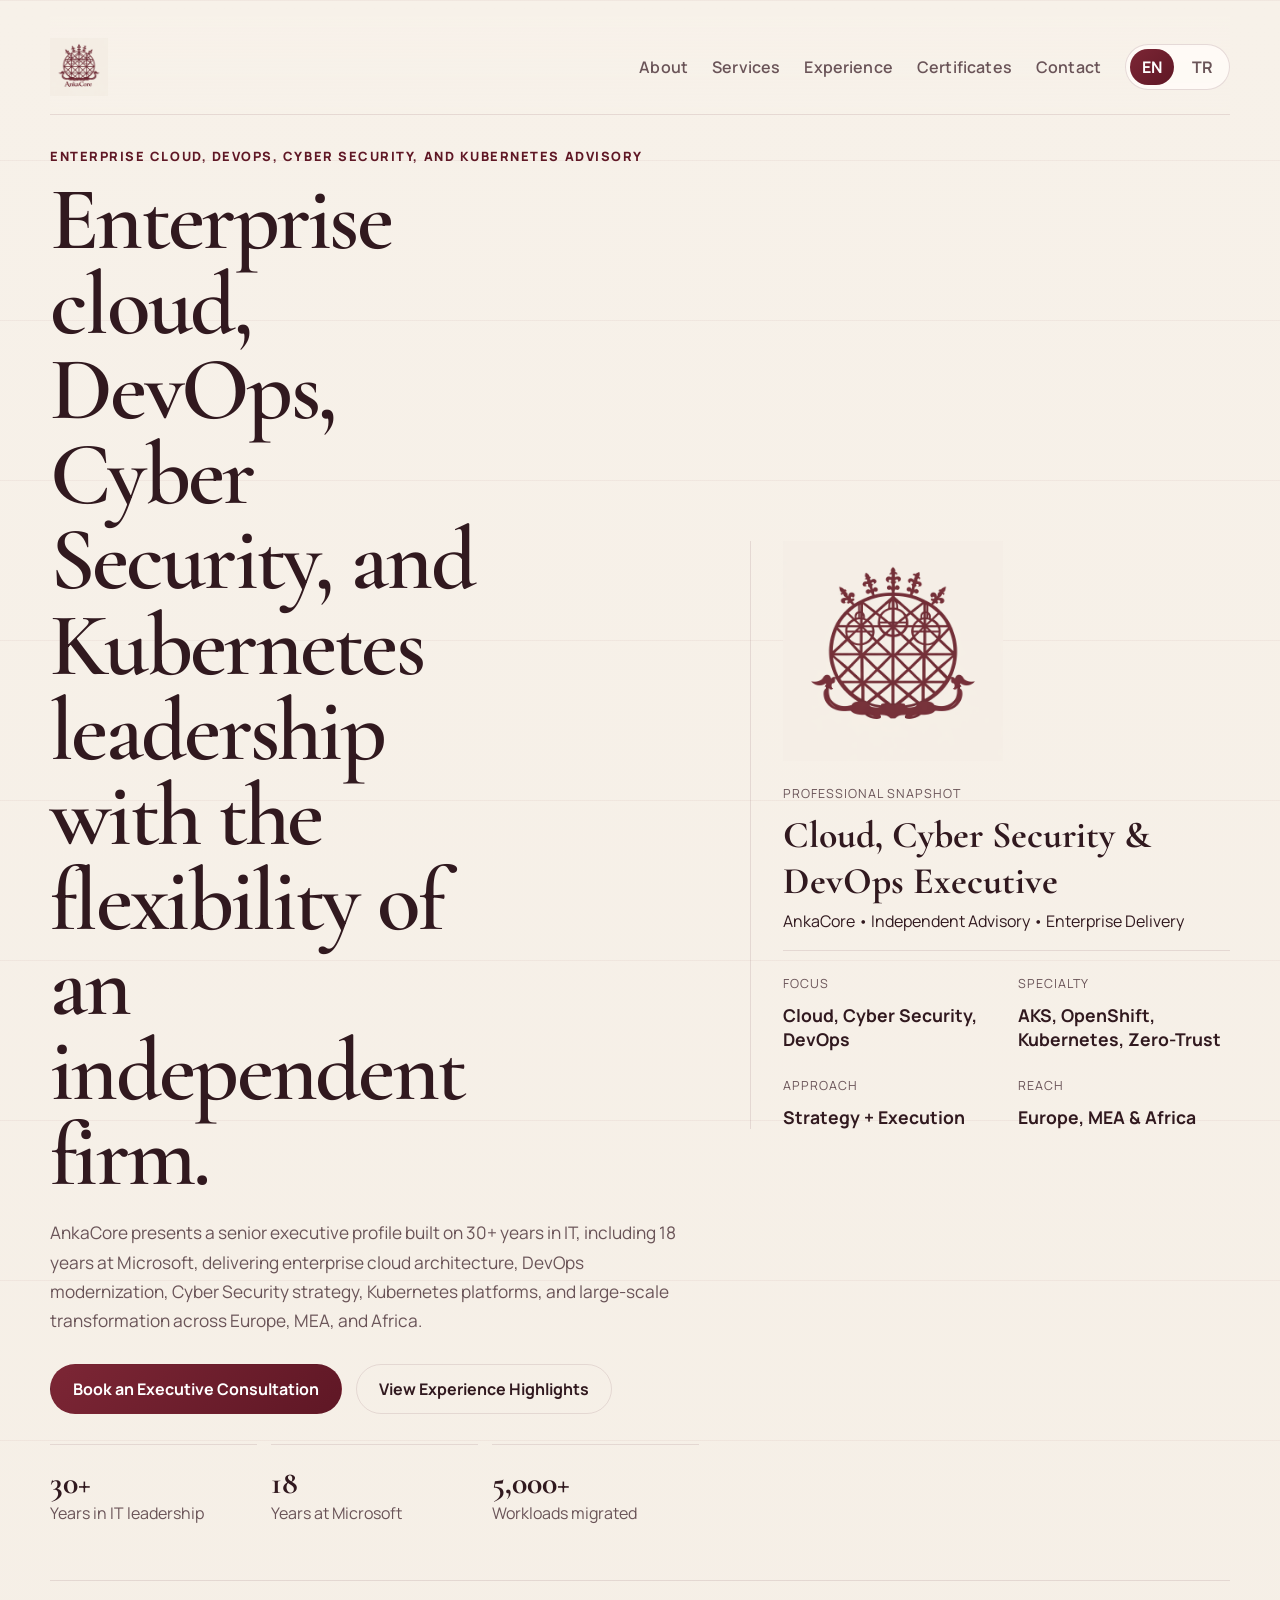
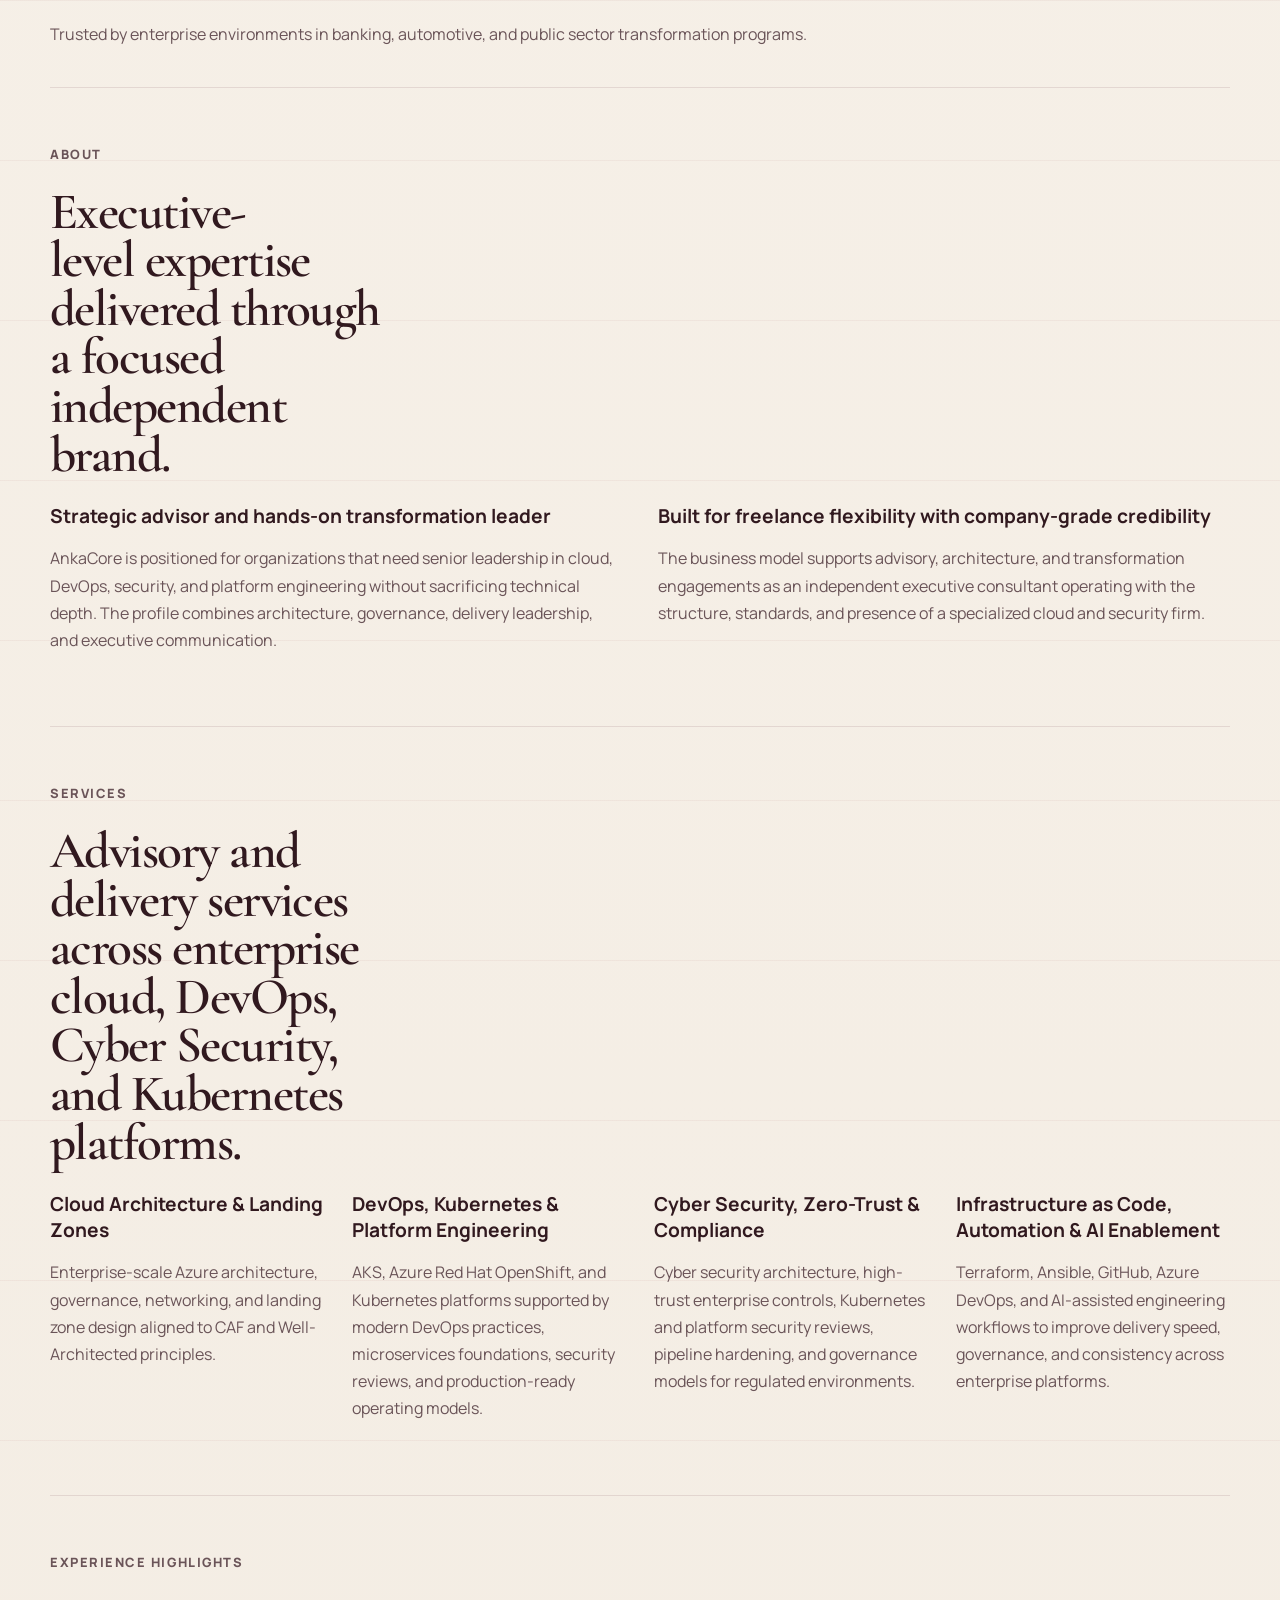
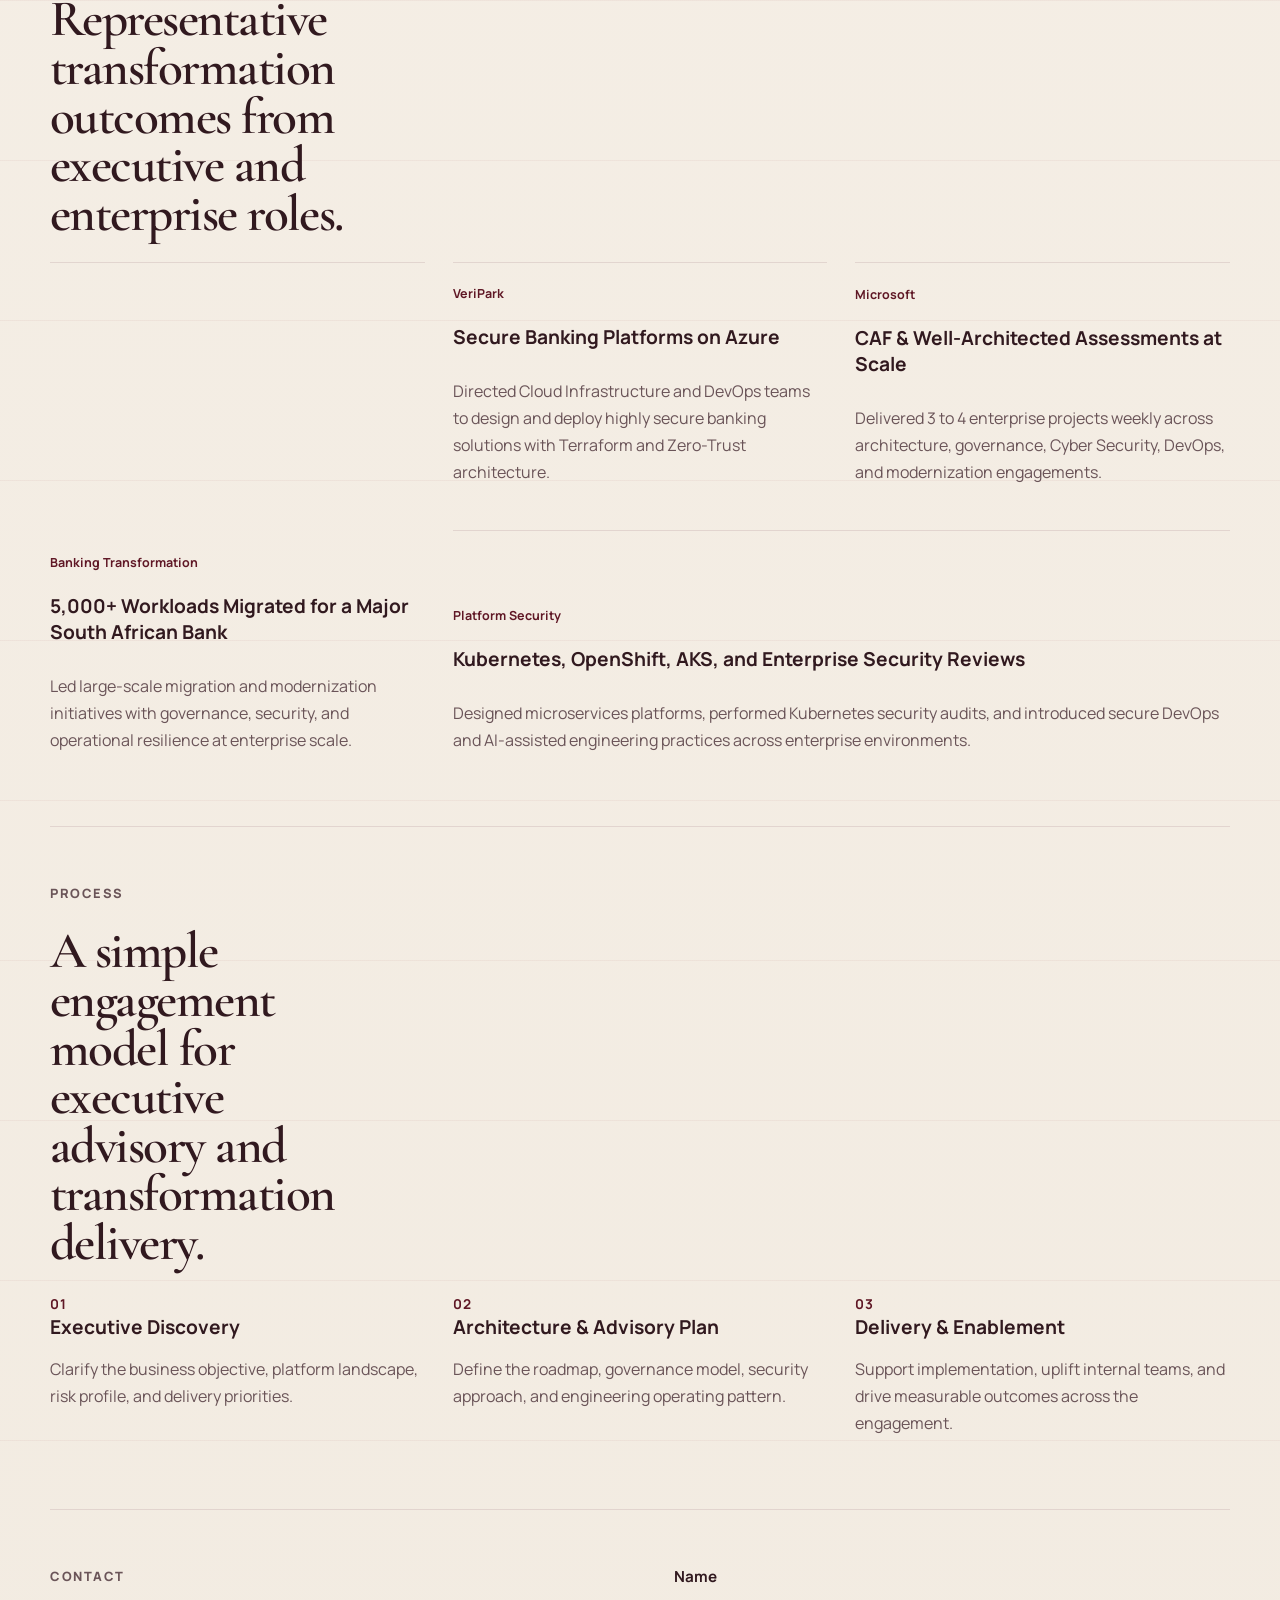
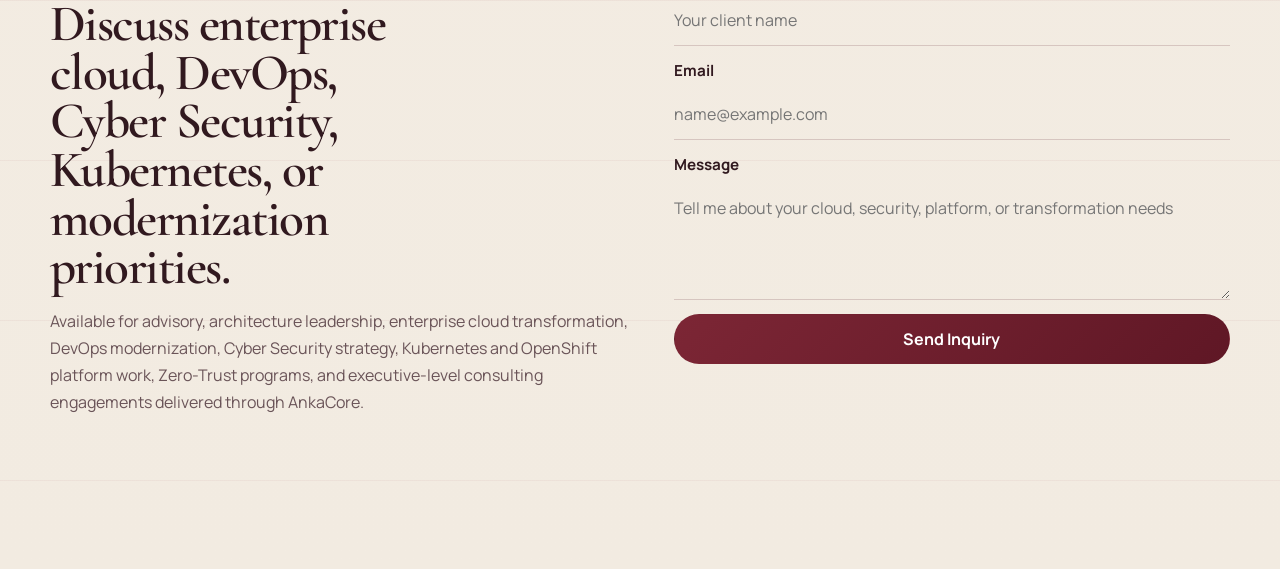
==== commit c5f36ee2: "Add certificates page with associated images and translations; update navigation and styles" ====
--- a/index.html
+++ b/index.html
@@ -32,6 +32,7 @@
         <a href="#about" data-i18n="navAbout">About</a>
         <a href="#services" data-i18n="navServices">Services</a>
         <a href="#portfolio" data-i18n="navExperience">Experience</a>
+        <a href="certificates.html" data-i18n="navCertificates">Certificates</a>
         <a href="#contact" data-i18n="navContact">Contact</a>
         <div class="lang-switch" aria-label="Language switcher">
           <button class="lang-button is-active" type="button" data-lang="en">EN</button>
--- a/styles.css
+++ b/styles.css
@@ -387,7 +387,8 @@
 
 .service-grid,
 .portfolio-grid,
-.process-list {
+.process-list,
+.cert-icon-grid {
   display: grid;
   gap: 28px;
 }
@@ -418,6 +419,63 @@
   grid-column: span 2;
 }
 
+.cert-page {
+  border-top: 0;
+  min-height: calc(100vh - 110px);
+}
+
+.cert-page-heading {
+  max-width: 760px;
+  margin-bottom: 36px;
+}
+
+.cert-page-title {
+  margin: 0;
+  font-family: "Cormorant Garamond", serif;
+  font-weight: 600;
+  font-size: clamp(2.8rem, 6vw, 5rem);
+  line-height: 0.96;
+  letter-spacing: -0.03em;
+  text-wrap: balance;
+}
+
+.cert-page-text {
+  max-width: 62ch;
+  color: var(--muted);
+  line-height: 1.7;
+}
+
+.cert-icon-grid {
+  grid-template-columns: repeat(auto-fit, minmax(240px, 1fr));
+}
+
+.cert-image-card {
+  display: grid;
+  gap: 16px;
+  align-content: start;
+  padding-top: 20px;
+  border-top: 1px solid var(--line);
+}
+
+.cert-image-card h3 {
+  margin: 0;
+  font-size: 1rem;
+  line-height: 1.45;
+  max-width: 24ch;
+}
+
+.cert-badge {
+  display: block;
+  width: 88px;
+  height: 88px;
+  object-fit: contain;
+}
+
+.cert-badge--linux {
+  width: 110px;
+  height: 110px;
+}
+
 .tag {
   display: inline-flex;
   width: fit-content;
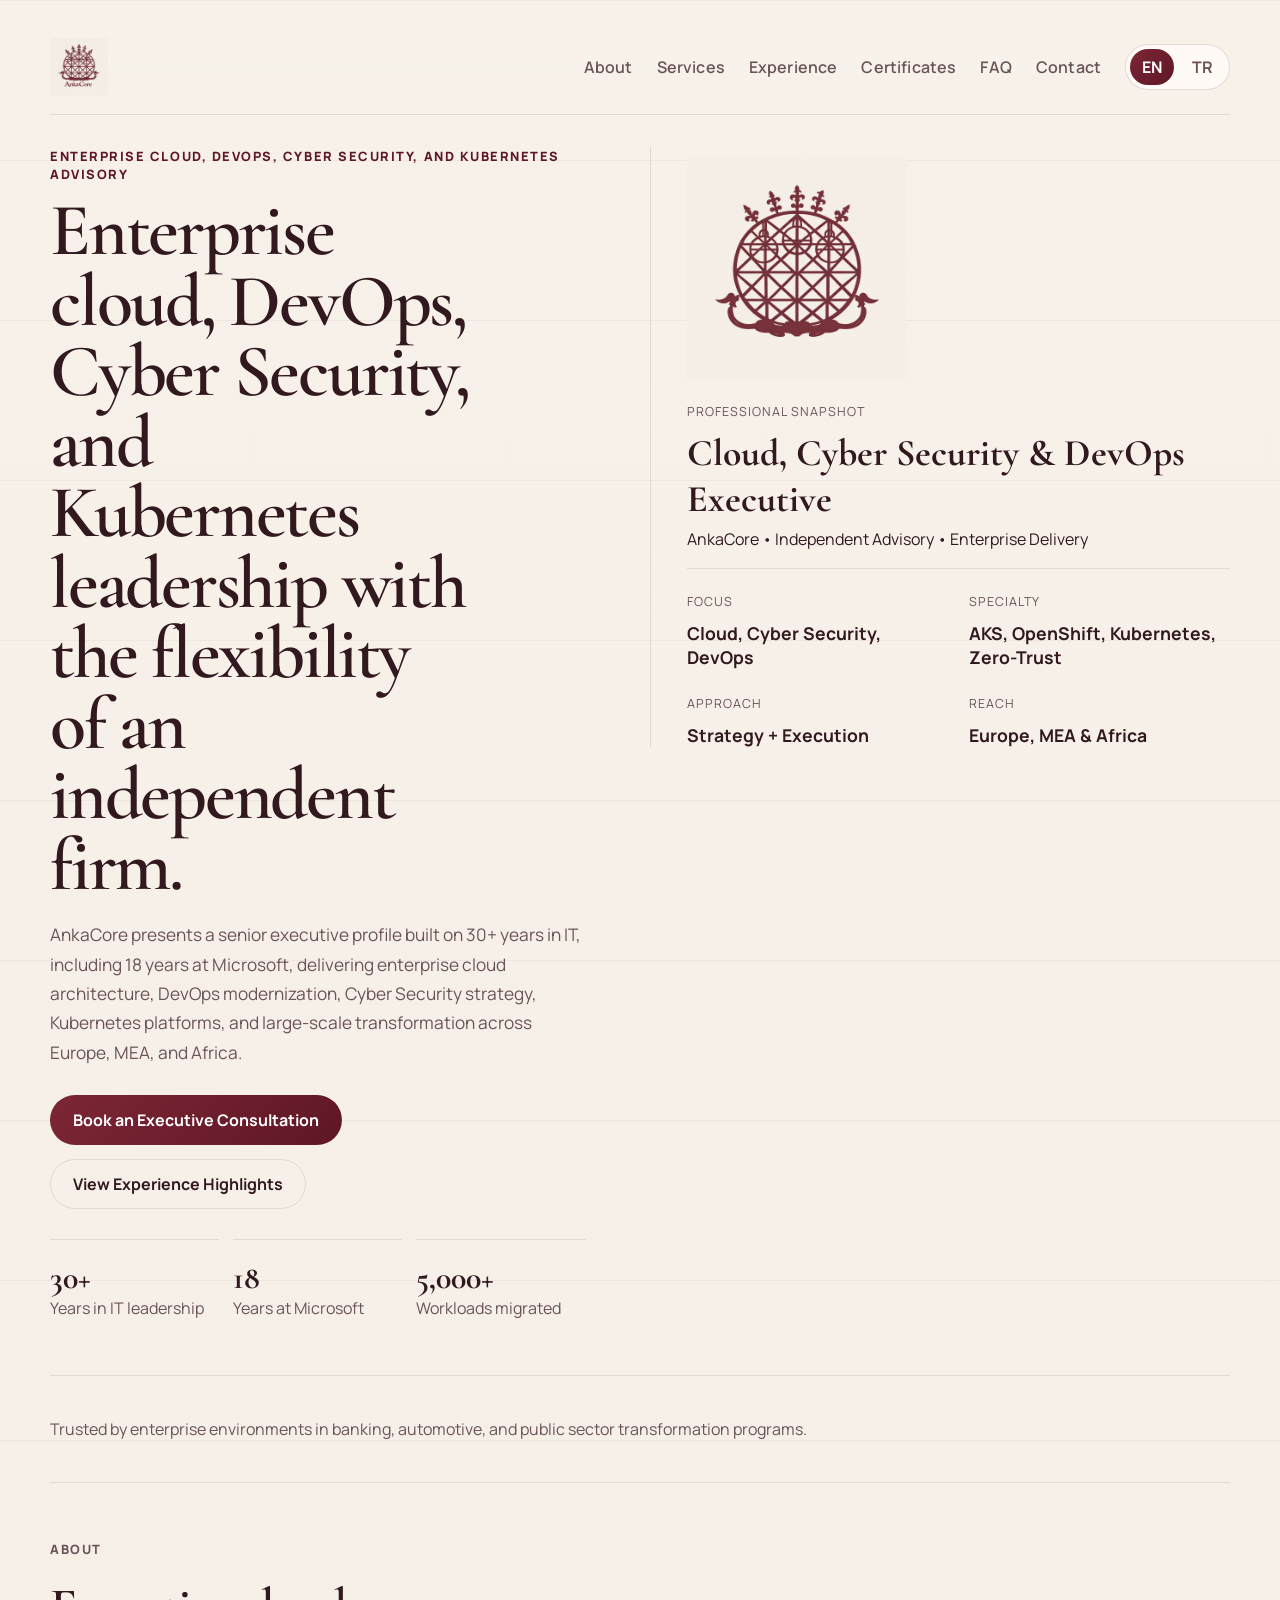
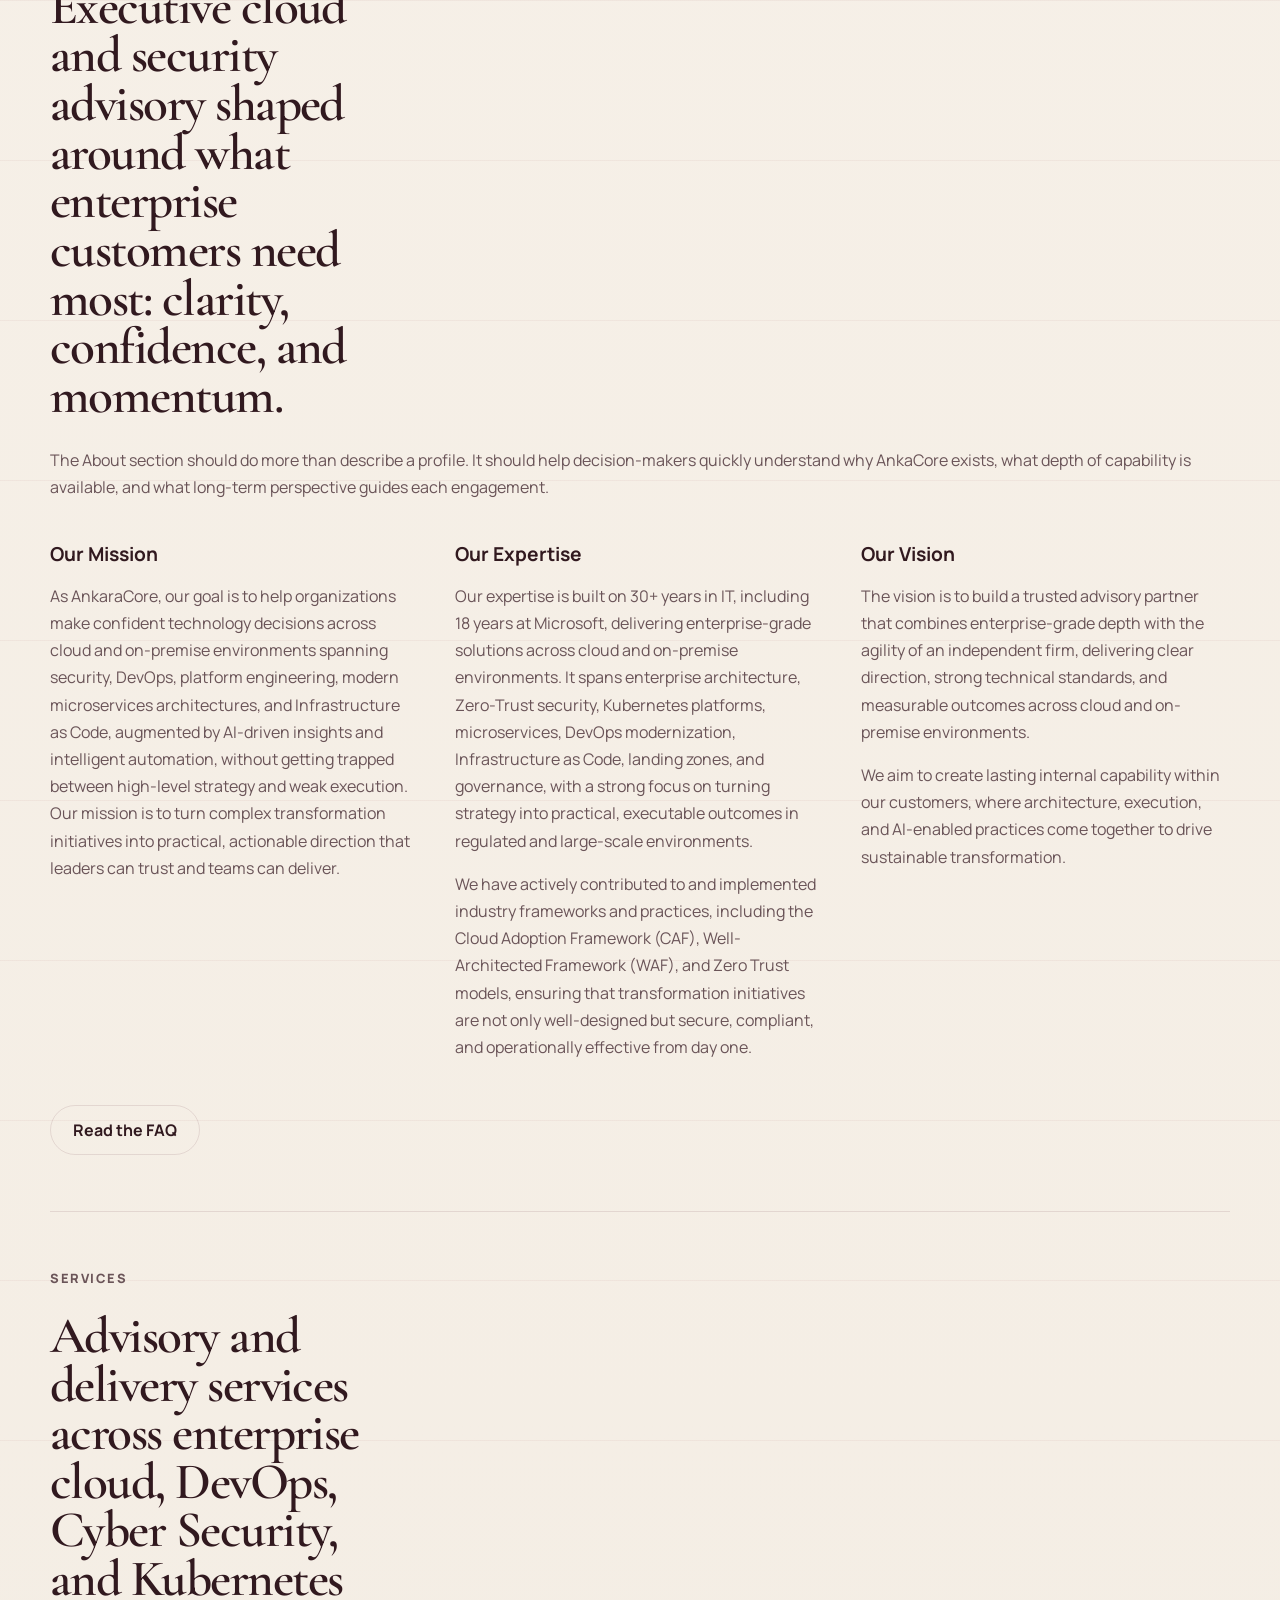
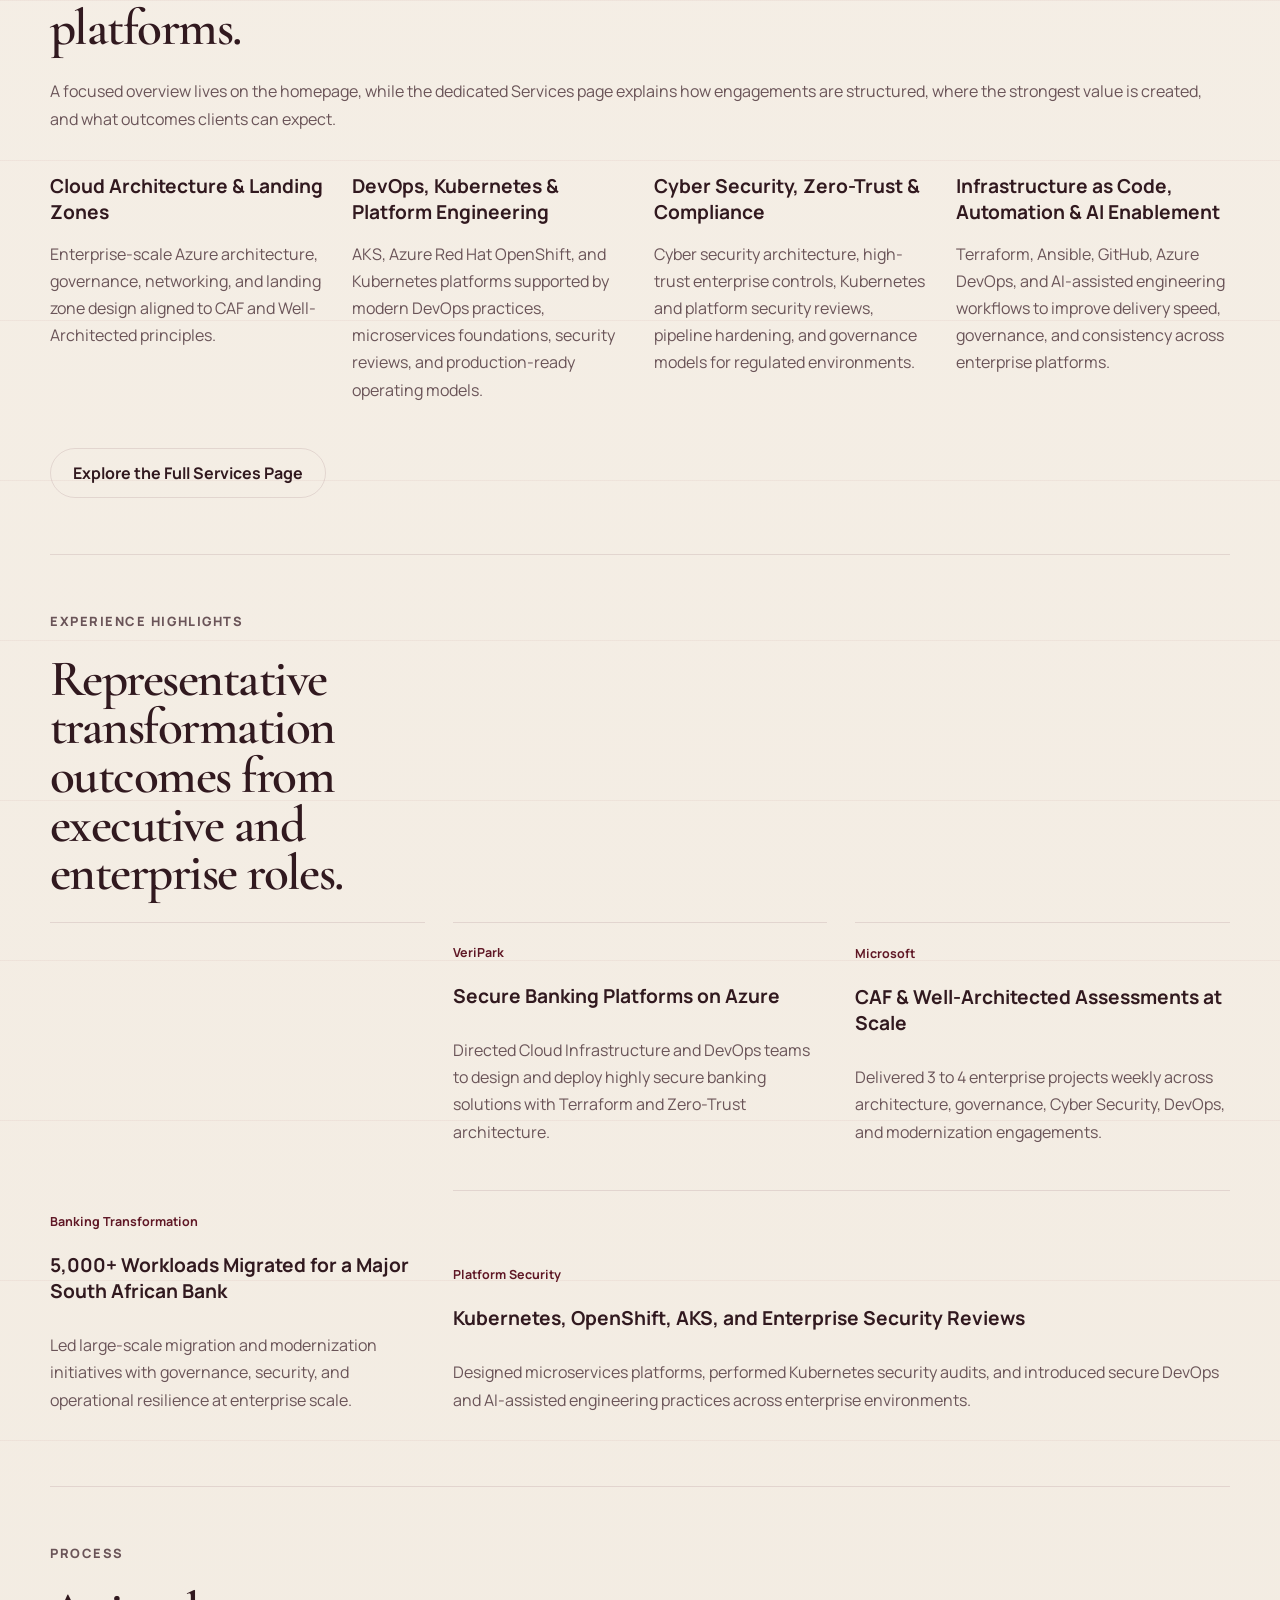
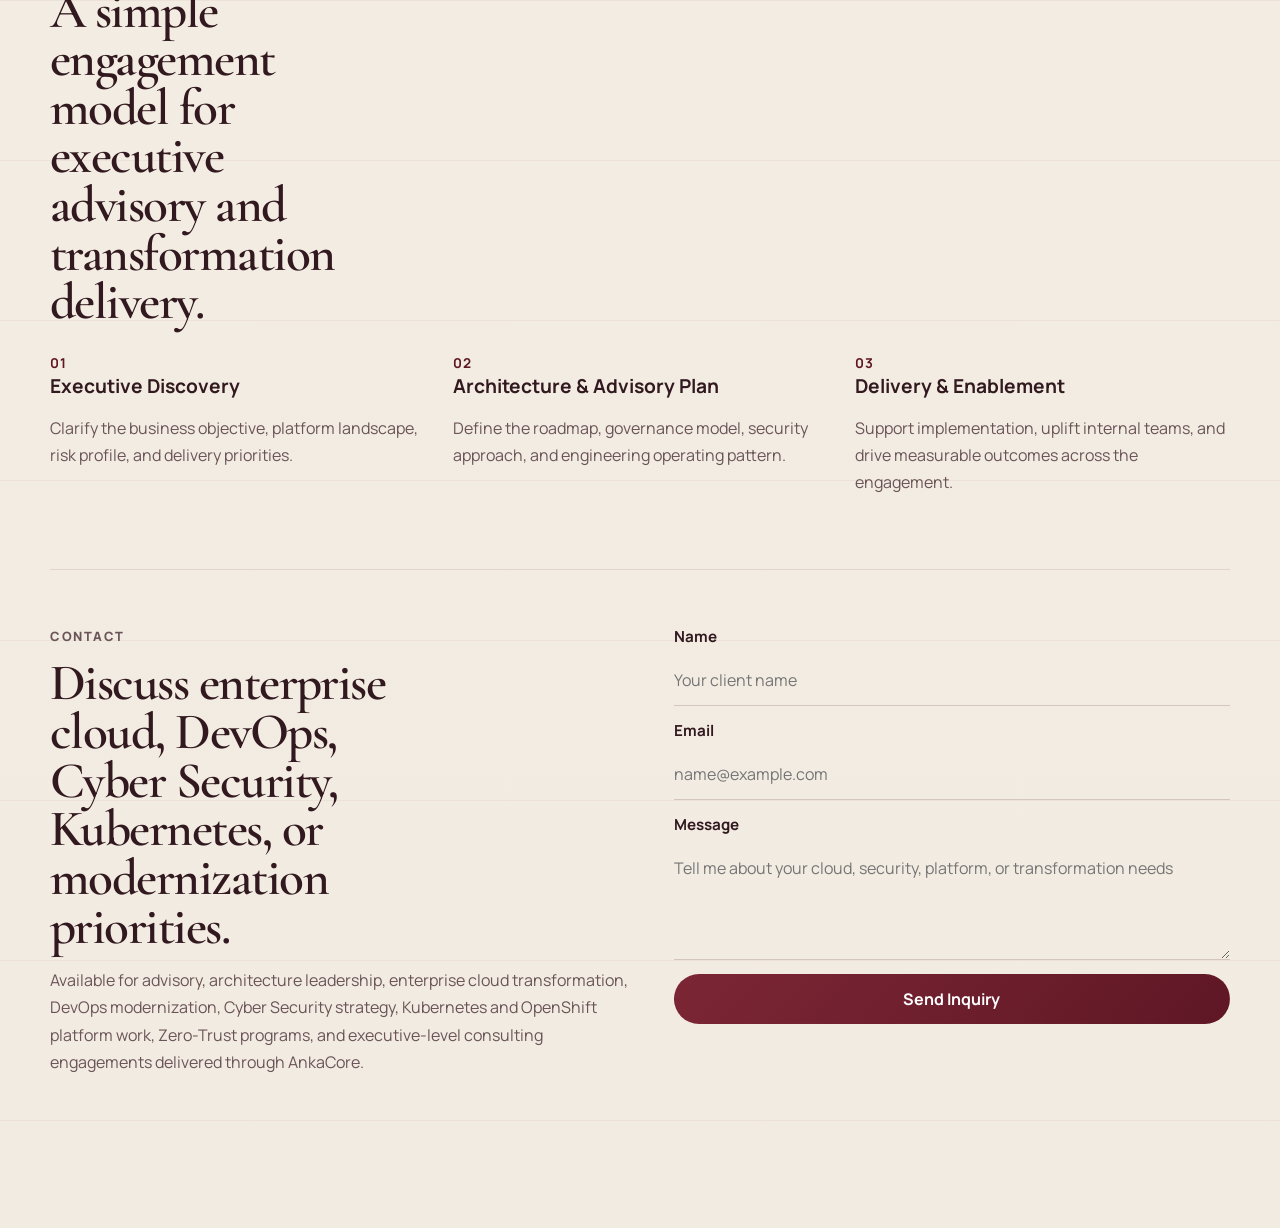
==== commit 848d36c6: "Add services page and enhance translations for clarity and engagement - Created a new services.html " ====
--- a/index.html
+++ b/index.html
@@ -30,9 +30,10 @@
 
       <nav class="nav">
         <a href="#about" data-i18n="navAbout">About</a>
-        <a href="#services" data-i18n="navServices">Services</a>
+        <a href="services.html" data-i18n="navServices">Services</a>
         <a href="#portfolio" data-i18n="navExperience">Experience</a>
         <a href="certificates.html" data-i18n="navCertificates">Certificates</a>
+        <a href="faq.html" data-i18n="navFaq">FAQ</a>
         <a href="#contact" data-i18n="navContact">Contact</a>
         <div class="lang-switch" aria-label="Language switcher">
           <button class="lang-button is-active" type="button" data-lang="en">EN</button>
@@ -109,25 +110,52 @@
       <section class="about reveal" id="about">
         <div class="section-heading">
           <p class="eyebrow" data-i18n="aboutEyebrow">About</p>
-          <h2 data-i18n="aboutTitle">Executive-level expertise delivered through a focused independent brand.</h2>
+          <h2 data-i18n="aboutTitle">Executive cloud and security advisory shaped around what enterprise customers need most: clarity, confidence, and momentum.</h2>
+          <p data-i18n="aboutIntro">The About section should do more than describe a profile. It should help decision-makers quickly understand why AnkaCore exists, what depth of capability is available, and what long-term perspective guides each engagement.</p>
         </div>
         <div class="about-layout">
           <article class="about-card">
-            <h3 data-i18n="aboutCardOneTitle">Strategic advisor and hands-on transformation leader</h3>
+            <h3 data-i18n="aboutCardOneTitle">Our Mission</h3>
             <p data-i18n="aboutCardOneText">
-              AnkaCore is positioned for organizations that need senior leadership in cloud, DevOps, security,
-              and platform engineering without sacrificing technical depth. The profile combines architecture,
-              governance, delivery leadership, and executive communication.
+              As AnkaraCore, our goal is to help organizations make confident technology decisions across cloud
+              and on-premise environments spanning security, DevOps, platform engineering, modern microservices
+              architectures, and Infrastructure as Code, augmented by AI-driven insights and intelligent
+              automation, without getting trapped between high-level strategy and weak execution. Our mission
+              is to turn complex transformation initiatives into practical, actionable direction that leaders
+              can trust and teams can deliver.
+            </p>
+          </article>
+          <article class="about-card">
+            <h3 data-i18n="aboutCardTwoTitle">Our Expertise</h3>
+            <p data-i18n="aboutCardTwoText">
+              Our expertise is built on 30+ years in IT, including 18 years at Microsoft, delivering
+              enterprise-grade solutions across cloud and on-premise environments. It spans enterprise
+              architecture, Zero-Trust security, Kubernetes platforms, microservices, DevOps modernization,
+              Infrastructure as Code, landing zones, and governance, with a strong focus on turning strategy
+              into practical, executable outcomes in regulated and large-scale environments.
+            </p>
+            <p data-i18n="aboutCardTwoTextTwo">
+              We have actively contributed to and implemented industry frameworks and practices, including
+              the Cloud Adoption Framework (CAF), Well-Architected Framework (WAF), and Zero Trust models,
+              ensuring that transformation initiatives are not only well-designed but secure, compliant, and
+              operationally effective from day one.
             </p>
           </article>
           <article class="about-card accent">
-            <h3 data-i18n="aboutCardTwoTitle">Built for freelance flexibility with company-grade credibility</h3>
-            <p data-i18n="aboutCardTwoText">
-              The business model supports advisory, architecture, and transformation engagements as an
-              independent executive consultant operating with the structure, standards, and presence of a
-              specialized cloud and security firm.
-            </p>
-          </article>
+            <h3 data-i18n="aboutCardThreeTitle">Our Vision</h3>
+            <p data-i18n="aboutCardThreeText">
+              The vision is to build a trusted advisory partner that combines enterprise-grade depth with
+              the agility of an independent firm, delivering clear direction, strong technical standards,
+              and measurable outcomes across cloud and on-premise environments.
+            </p>
+            <p data-i18n="aboutCardThreeTextTwo">
+              We aim to create lasting internal capability within our customers, where architecture,
+              execution, and AI-enabled practices come together to drive sustainable transformation.
+            </p>
+          </article>
+        </div>
+        <div class="section-actions">
+          <a class="button secondary" href="faq.html" data-i18n="aboutFaqCta">Read the FAQ</a>
         </div>
       </section>
 
@@ -135,6 +163,7 @@
         <div class="section-heading">
           <p class="eyebrow" data-i18n="servicesEyebrow">Services</p>
           <h2 data-i18n="servicesTitle">Advisory and delivery services across enterprise cloud, DevOps, Cyber Security, and Kubernetes platforms.</h2>
+          <p data-i18n="servicesIntro">A focused overview lives on the homepage, while the dedicated Services page explains how engagements are structured, where the strongest value is created, and what outcomes clients can expect.</p>
         </div>
         <div class="service-grid">
           <article class="service-card">
@@ -153,6 +182,9 @@
             <h3 data-i18n="serviceFourTitle">Infrastructure as Code, Automation & AI Enablement</h3>
             <p data-i18n="serviceFourText">Terraform, Ansible, GitHub, Azure DevOps, and AI-assisted engineering workflows to improve delivery speed, governance, and consistency across enterprise platforms.</p>
           </article>
+        </div>
+        <div class="section-actions">
+          <a class="button secondary" href="services.html" data-i18n="servicesPageCta">Explore the Full Services Page</a>
         </div>
       </section>
 
--- a/styles.css
+++ b/styles.css
@@ -148,12 +148,16 @@
 
 .hero {
   display: grid;
-  grid-template-columns: minmax(0, 1.15fr) minmax(320px, 0.85fr);
-  gap: clamp(28px, 4vw, 56px);
+  grid-template-columns: minmax(0, 0.96fr) minmax(360px, 1.04fr);
+  gap: clamp(32px, 5vw, 72px);
   min-height: 76vh;
-  align-items: center;
+  align-items: start;
   border-top: 0;
   padding-top: 48px;
+}
+
+.hero-copy {
+  max-width: 38rem;
 }
 
 .eyebrow {
@@ -176,8 +180,8 @@
 }
 
 .hero h1 {
-  font-size: clamp(2.8rem, 7vw, 5.8rem);
-  max-width: 10ch;
+  font-size: clamp(2.8rem, 5.8vw, 5rem);
+  max-width: 12ch;
   text-wrap: balance;
 }
 
@@ -270,7 +274,8 @@
 .hero-card {
   position: relative;
   overflow: hidden;
-  padding: 0 0 0 32px;
+  align-self: start;
+  padding: 12px 0 0 clamp(20px, 3vw, 36px);
   border-left: 1px solid var(--line);
   color: var(--ink);
   min-height: auto;
@@ -352,6 +357,10 @@
   margin-bottom: 24px;
 }
 
+.section-actions {
+  margin-top: 28px;
+}
+
 .section-heading h2,
 .contact-panel h2 {
   font-size: clamp(2rem, 4vw, 3.6rem);
@@ -361,7 +370,7 @@
 
 .about-layout {
   display: grid;
-  grid-template-columns: repeat(2, minmax(260px, 1fr));
+  grid-template-columns: repeat(3, minmax(220px, 1fr));
   gap: 36px;
 }
 
@@ -424,9 +433,21 @@
   min-height: calc(100vh - 110px);
 }
 
+.faq-page,
+.services-page {
+  border-top: 0;
+  min-height: calc(100vh - 110px);
+}
+
 .cert-page-heading {
   max-width: 760px;
   margin-bottom: 36px;
+}
+
+.faq-page-heading,
+.services-page-heading {
+  max-width: 900px;
+  margin-bottom: 40px;
 }
 
 .cert-page-title {
@@ -439,10 +460,158 @@
   text-wrap: balance;
 }
 
+.faq-page-title,
+.services-page-title {
+  margin: 0;
+  font-family: "Cormorant Garamond", serif;
+  font-weight: 600;
+  font-size: clamp(2.8rem, 6vw, 5rem);
+  line-height: 0.96;
+  letter-spacing: -0.03em;
+  text-wrap: balance;
+}
+
 .cert-page-text {
   max-width: 62ch;
   color: var(--muted);
   line-height: 1.7;
+}
+
+.faq-page-text,
+.services-page-text {
+  max-width: 64ch;
+  color: var(--muted);
+  line-height: 1.7;
+}
+
+.faq-list {
+  display: grid;
+  gap: 18px;
+  margin-top: 30px;
+}
+
+.faq-item {
+  padding-top: 18px;
+  border-top: 1px solid var(--line);
+}
+
+.faq-item summary {
+  list-style: none;
+  cursor: pointer;
+  font-size: 1.1rem;
+  font-weight: 700;
+  line-height: 1.45;
+  color: var(--ink);
+}
+
+.faq-item summary::-webkit-details-marker {
+  display: none;
+}
+
+.faq-item p {
+  max-width: 72ch;
+  margin: 14px 0 0;
+  color: var(--muted);
+  line-height: 1.75;
+}
+
+.services-feature {
+  display: grid;
+  grid-template-columns: minmax(0, 1.1fr) minmax(280px, 0.9fr);
+  gap: 32px;
+  padding: 28px 0 34px;
+  border-top: 1px solid var(--line);
+}
+
+.services-feature-copy h2 {
+  margin: 0;
+  font-family: "Cormorant Garamond", serif;
+  font-size: clamp(2rem, 3.8vw, 3.4rem);
+  line-height: 0.98;
+  max-width: 14ch;
+  text-wrap: balance;
+}
+
+.services-feature-copy p:last-child {
+  margin-bottom: 0;
+}
+
+.services-feature-points {
+  display: grid;
+  gap: 20px;
+  align-content: start;
+}
+
+.services-feature-points article,
+.service-detail-card,
+.deliverables-grid article {
+  padding-top: 18px;
+  border-top: 1px solid var(--line);
+}
+
+.services-feature-points span,
+.service-detail-kicker {
+  display: block;
+  color: var(--accent-deep);
+  font-size: 0.8rem;
+  font-weight: 800;
+  letter-spacing: 0.08em;
+  text-transform: uppercase;
+}
+
+.services-feature-points strong {
+  display: block;
+  margin-top: 10px;
+  font-size: 1.05rem;
+  line-height: 1.5;
+}
+
+.service-detail-grid,
+.deliverables-grid {
+  display: grid;
+  gap: 28px;
+}
+
+.service-detail-grid {
+  grid-template-columns: repeat(2, minmax(260px, 1fr));
+  margin-top: 36px;
+}
+
+.service-detail-card h2 {
+  margin: 10px 0 12px;
+  font-size: 1.4rem;
+}
+
+.service-detail-card p {
+  color: var(--muted);
+  line-height: 1.7;
+}
+
+.service-detail-list {
+  margin: 18px 0 0;
+  padding-left: 18px;
+  color: var(--muted);
+  line-height: 1.75;
+}
+
+.deliverables,
+.engagement-options {
+  padding-left: 0;
+  padding-right: 0;
+}
+
+.deliverables-grid {
+  grid-template-columns: repeat(auto-fit, minmax(220px, 1fr));
+}
+
+.deliverables-grid article h3 {
+  margin: 0 0 12px;
+  font-size: 1.15rem;
+}
+
+.services-page-actions {
+  display: grid;
+  gap: 14px;
 }
 
 .cert-icon-grid {
@@ -558,7 +727,9 @@
   .hero,
   .contact-panel,
   .process-list,
-  .about-layout {
+  .about-layout,
+  .services-feature,
+  .service-detail-grid {
     grid-template-columns: 1fr;
   }
 
@@ -569,6 +740,10 @@
   .hero {
     min-height: auto;
     padding-top: 36px;
+  }
+
+  .hero-copy {
+    max-width: 100%;
   }
 
   .hero-card {
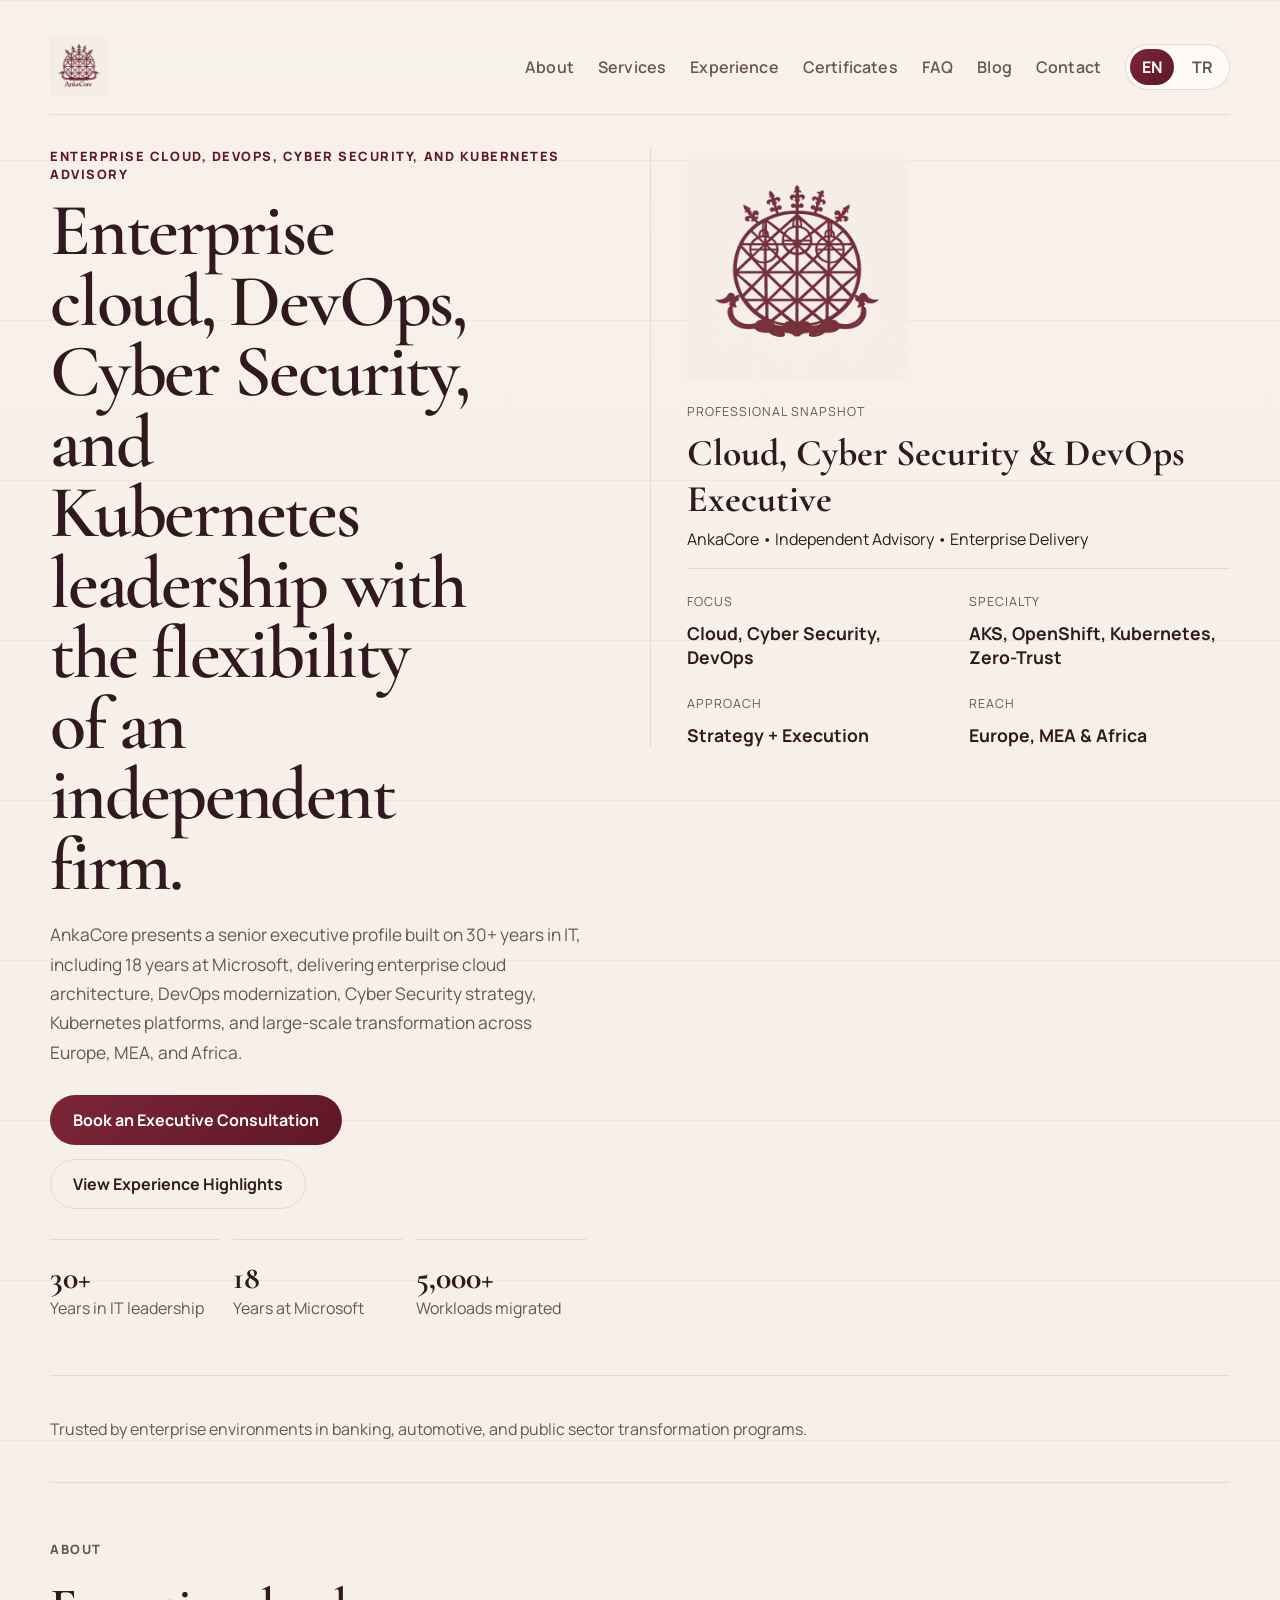
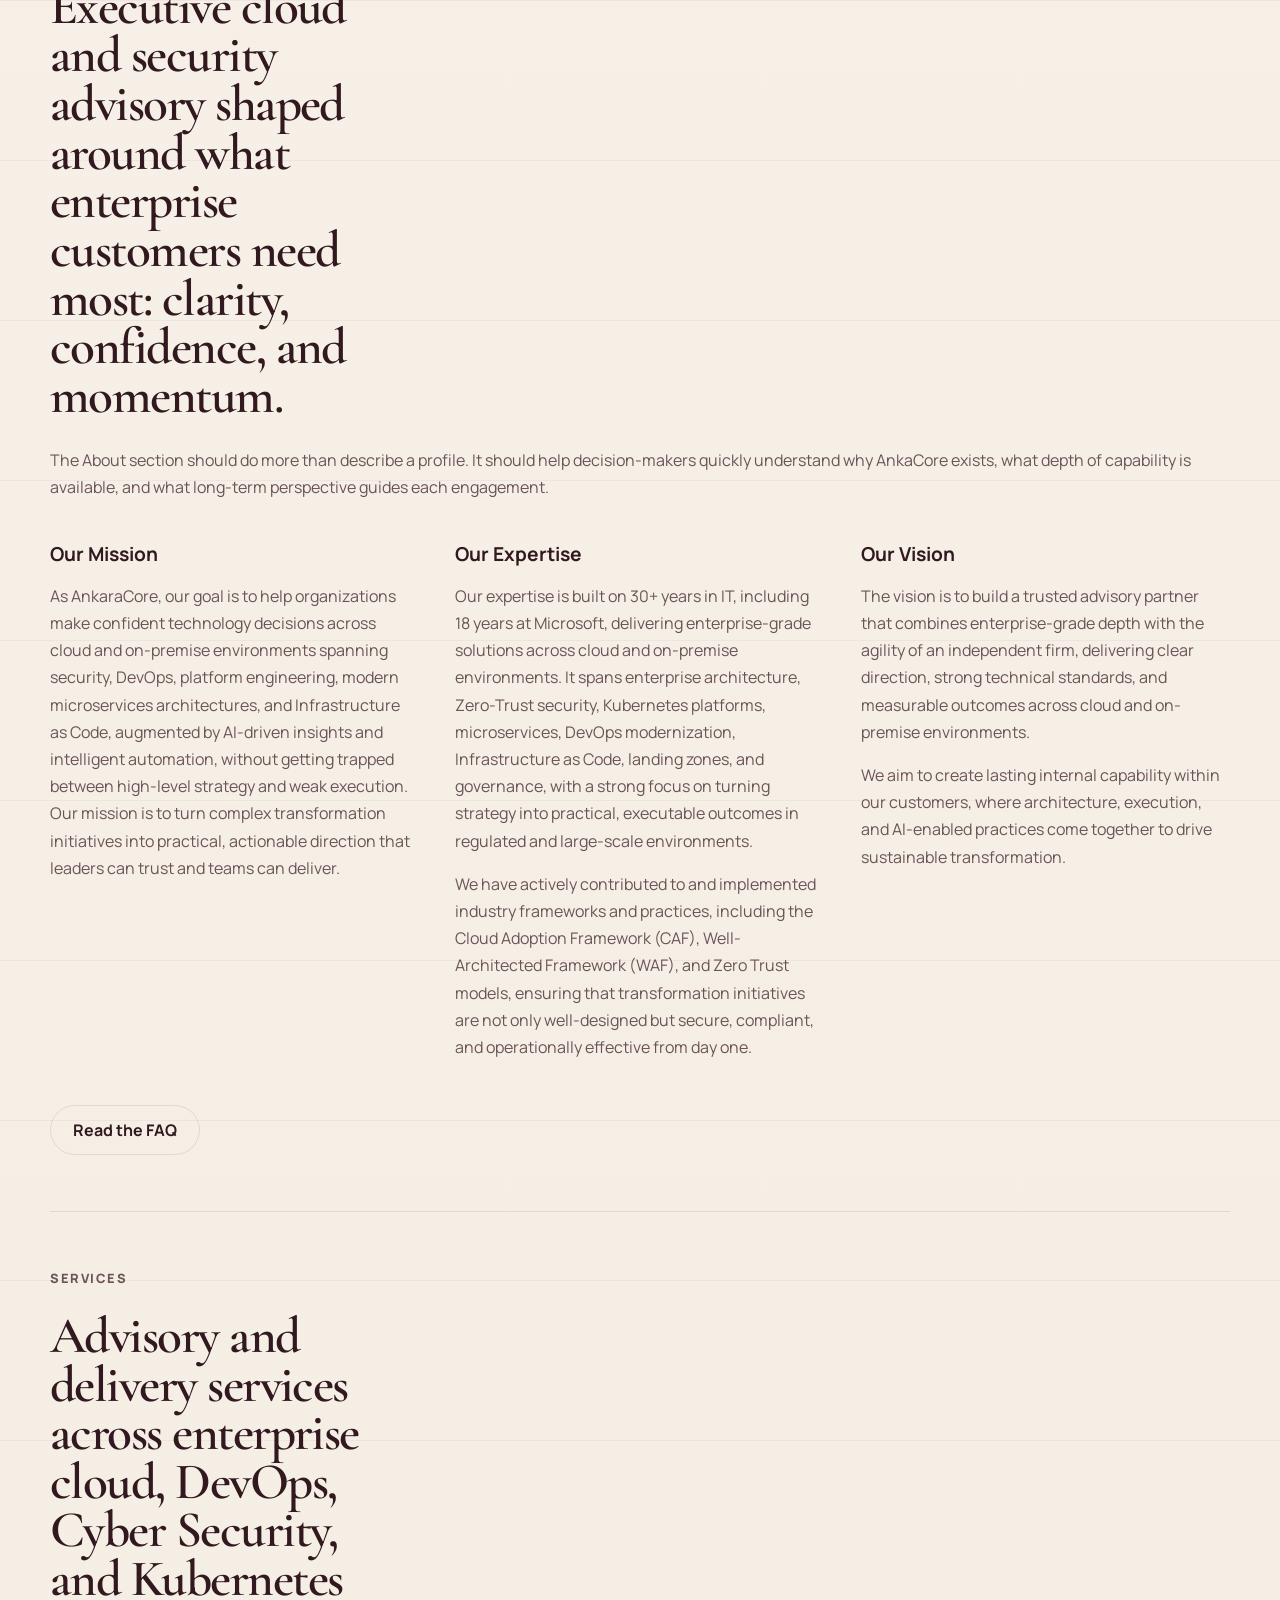
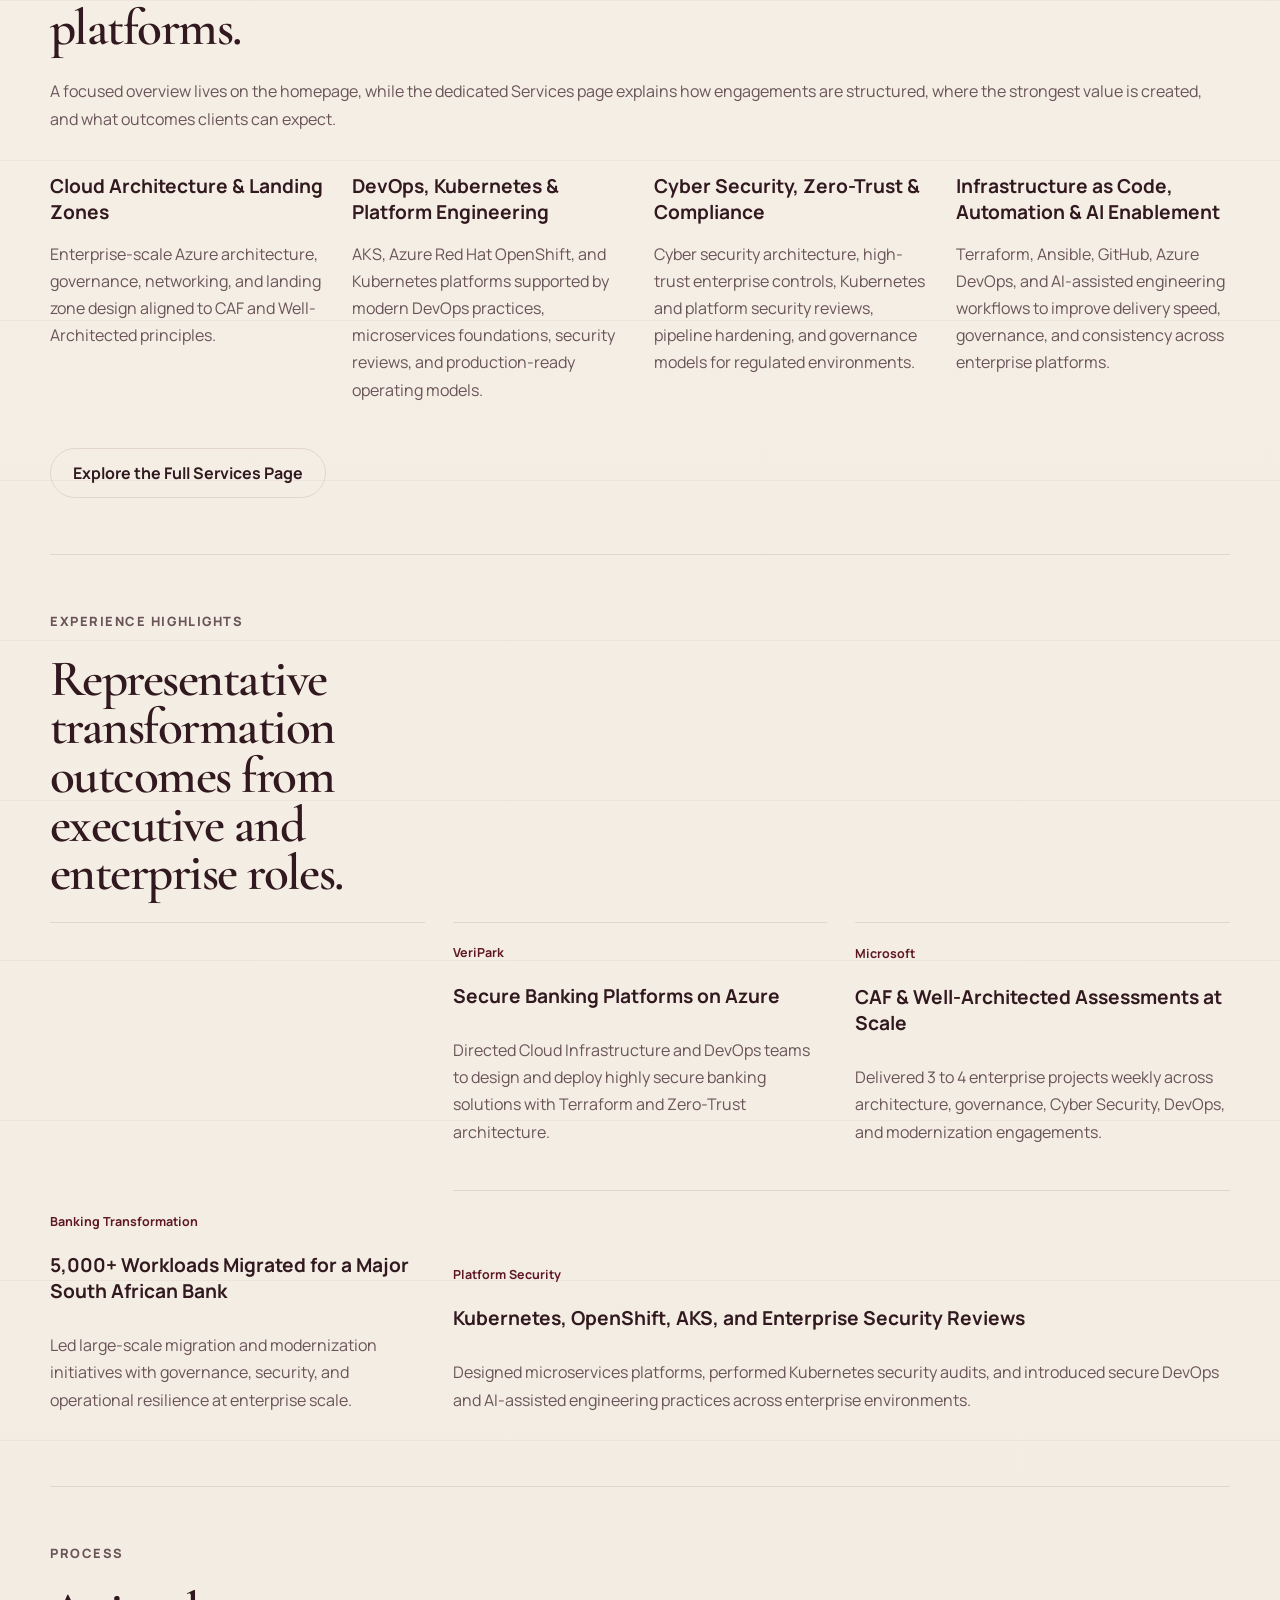
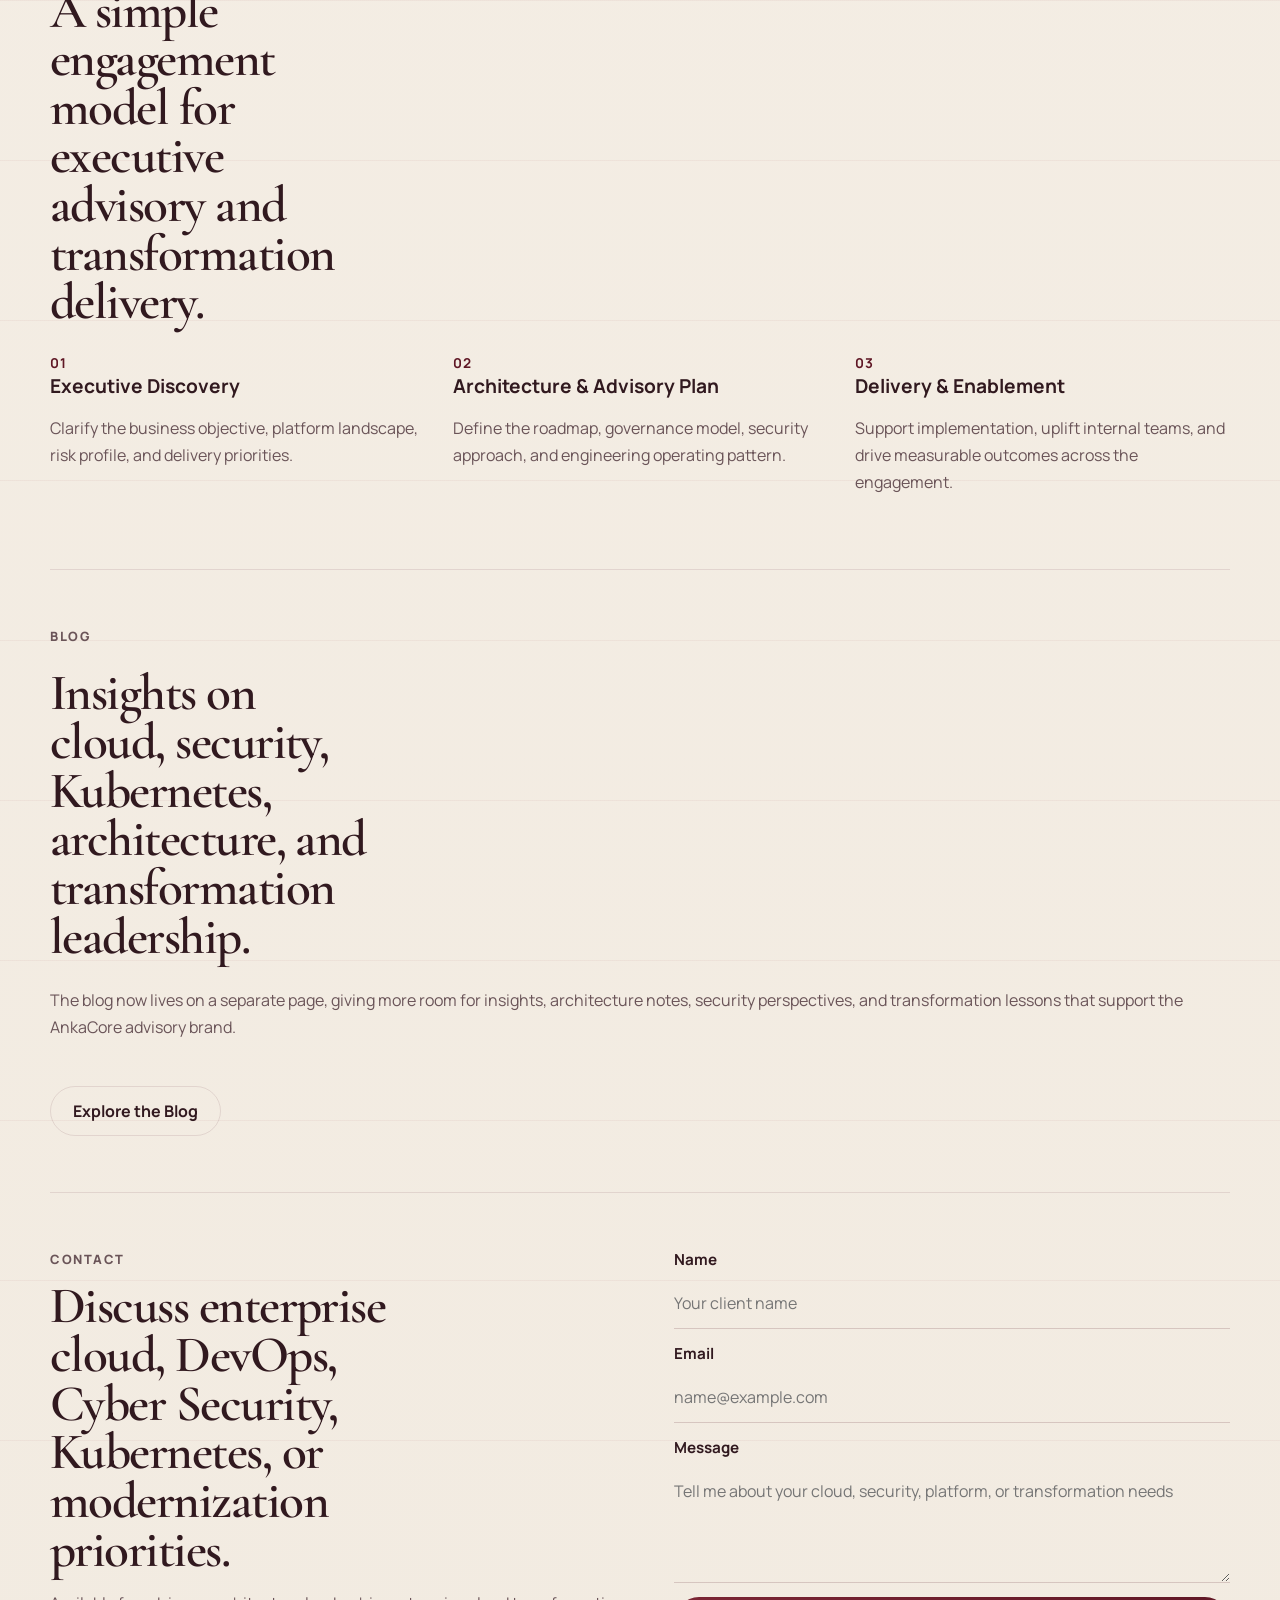
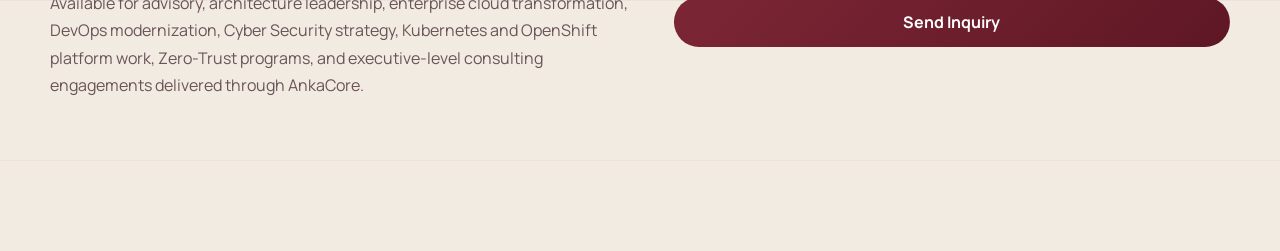
==== commit f9ff6466: "feat: add blog page and integrate navigation links across the site" ====
--- a/index.html
+++ b/index.html
@@ -34,6 +34,7 @@
         <a href="#portfolio" data-i18n="navExperience">Experience</a>
         <a href="certificates.html" data-i18n="navCertificates">Certificates</a>
         <a href="faq.html" data-i18n="navFaq">FAQ</a>
+        <a href="blog.html" data-i18n="navBlog">Blog</a>
         <a href="#contact" data-i18n="navContact">Contact</a>
         <div class="lang-switch" aria-label="Language switcher">
           <button class="lang-button is-active" type="button" data-lang="en">EN</button>
@@ -240,6 +241,17 @@
             <h3 data-i18n="processThreeTitle">Delivery & Enablement</h3>
             <p data-i18n="processThreeText">Support implementation, uplift internal teams, and drive measurable outcomes across the engagement.</p>
           </article>
+        </div>
+      </section>
+
+      <section class="blog reveal" id="blog">
+        <div class="section-heading">
+          <p class="eyebrow" data-i18n="blogEyebrow">Blog</p>
+          <h2 data-i18n="blogTitle">Insights on cloud, security, Kubernetes, architecture, and transformation leadership.</h2>
+          <p data-i18n="blogIntro">The blog now lives on a separate page, giving more room for insights, architecture notes, security perspectives, and transformation lessons that support the AnkaCore advisory brand.</p>
+        </div>
+        <div class="section-actions">
+          <a class="button secondary" href="blog.html" data-i18n="blogPageCta">Explore the Blog</a>
         </div>
       </section>
 
--- a/styles.css
+++ b/styles.css
@@ -434,6 +434,7 @@
 }
 
 .faq-page,
+.blog-page,
 .services-page {
   border-top: 0;
   min-height: calc(100vh - 110px);
@@ -445,6 +446,7 @@
 }
 
 .faq-page-heading,
+.blog-page-heading,
 .services-page-heading {
   max-width: 900px;
   margin-bottom: 40px;
@@ -461,6 +463,7 @@
 }
 
 .faq-page-title,
+.blog-page-title,
 .services-page-title {
   margin: 0;
   font-family: "Cormorant Garamond", serif;
@@ -478,6 +481,7 @@
 }
 
 .faq-page-text,
+.blog-page-text,
 .services-page-text {
   max-width: 64ch;
   color: var(--muted);
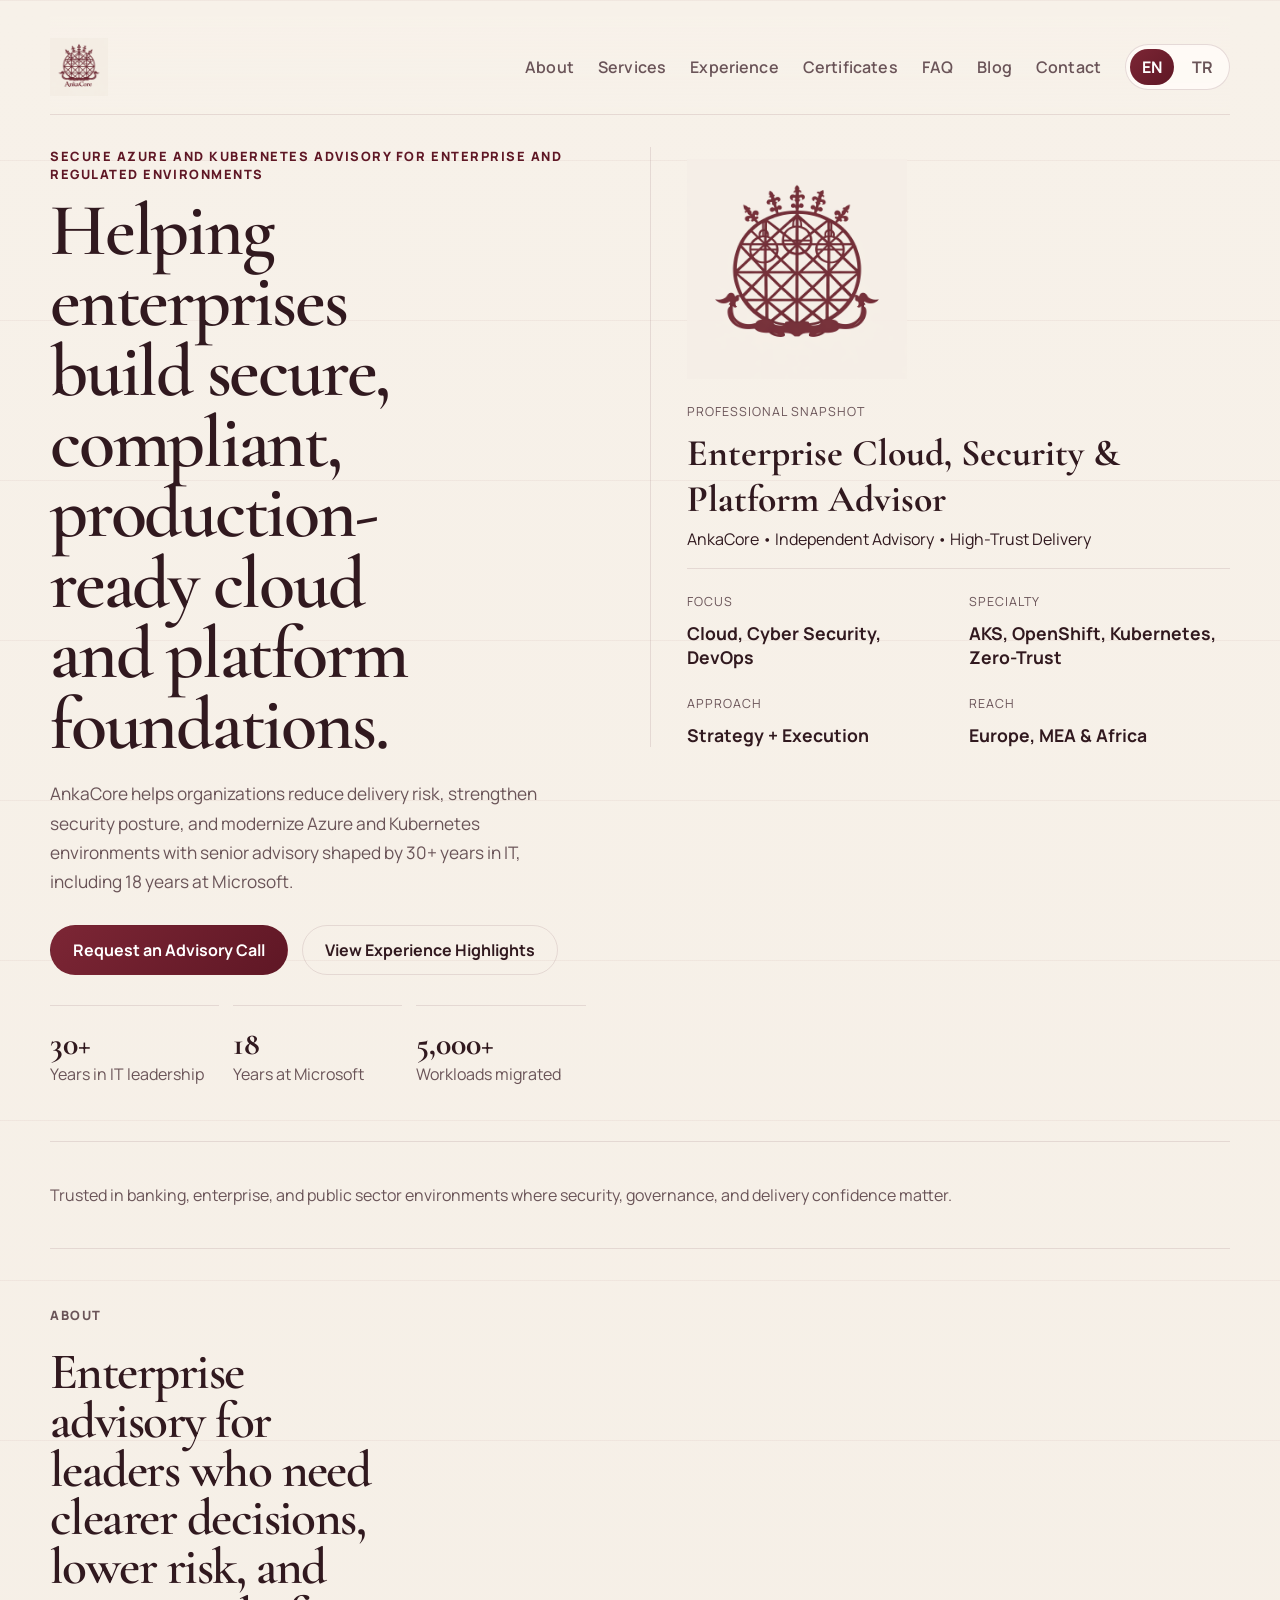
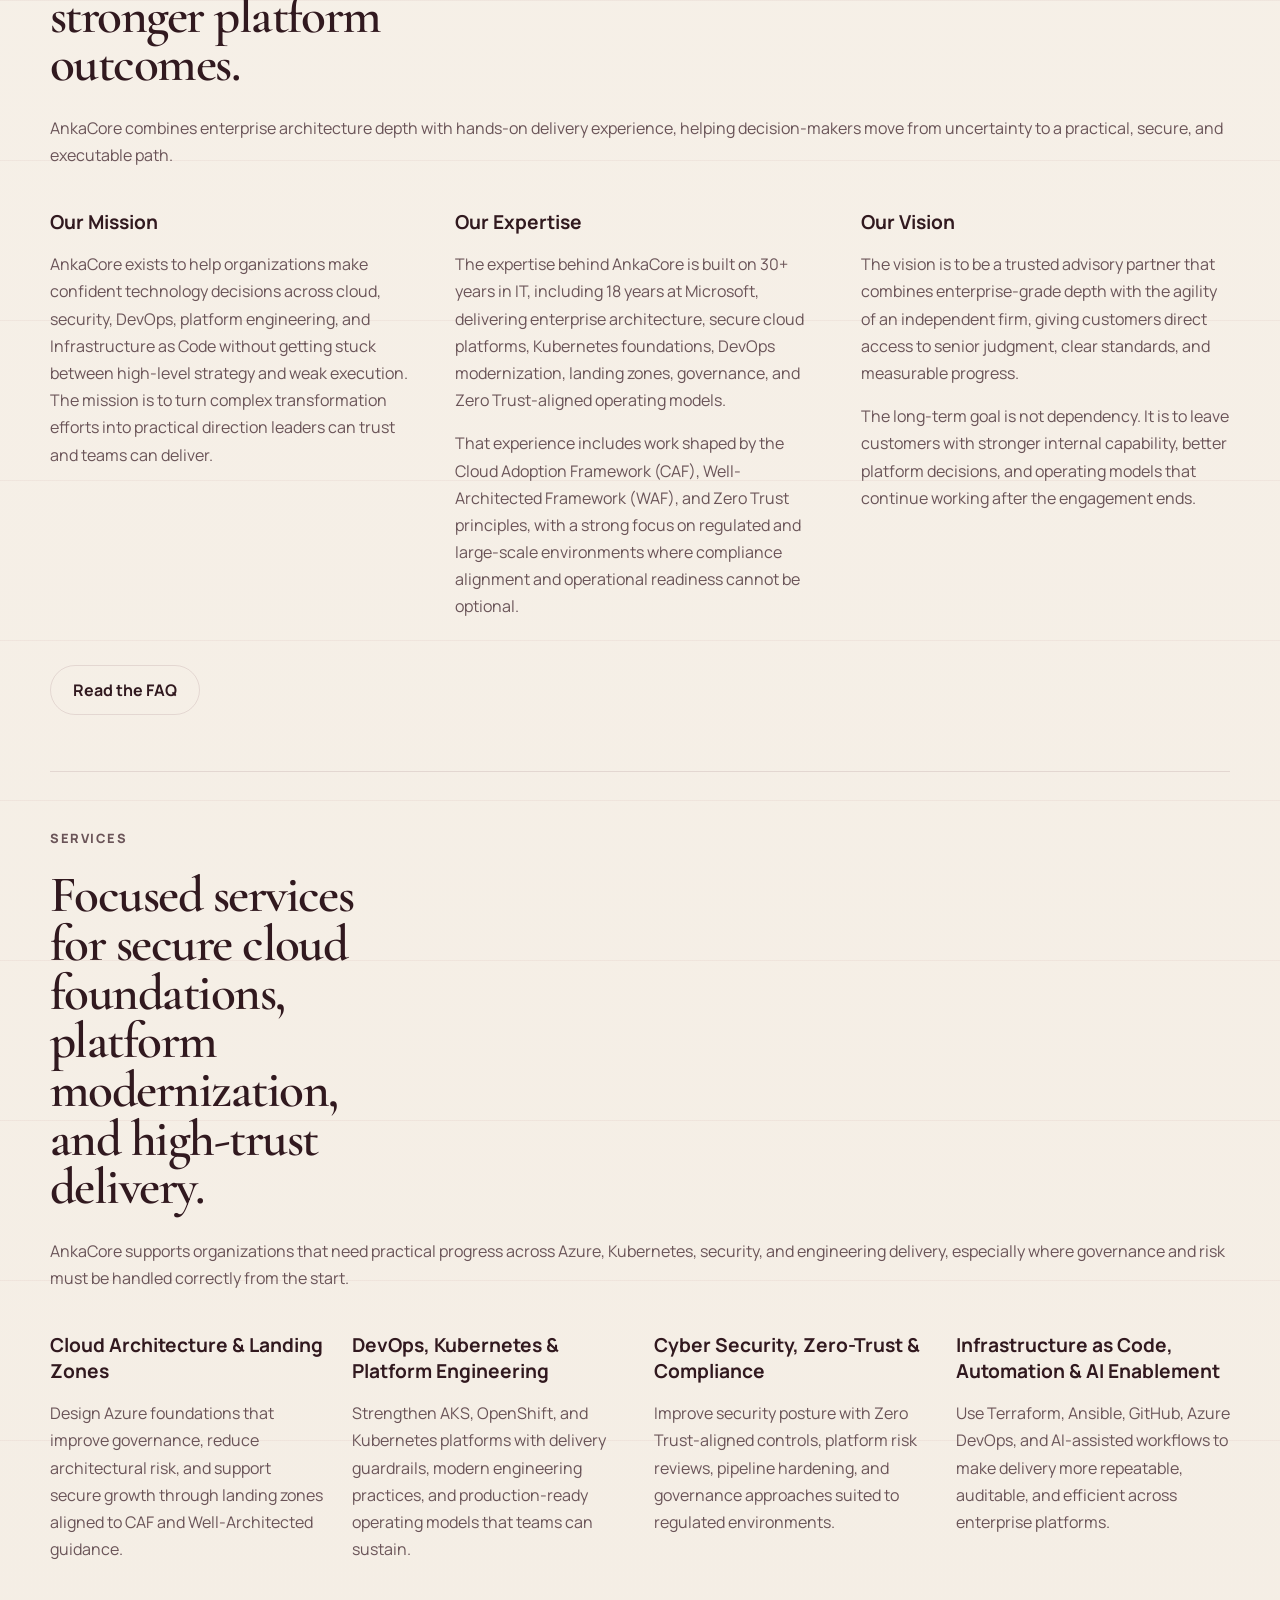
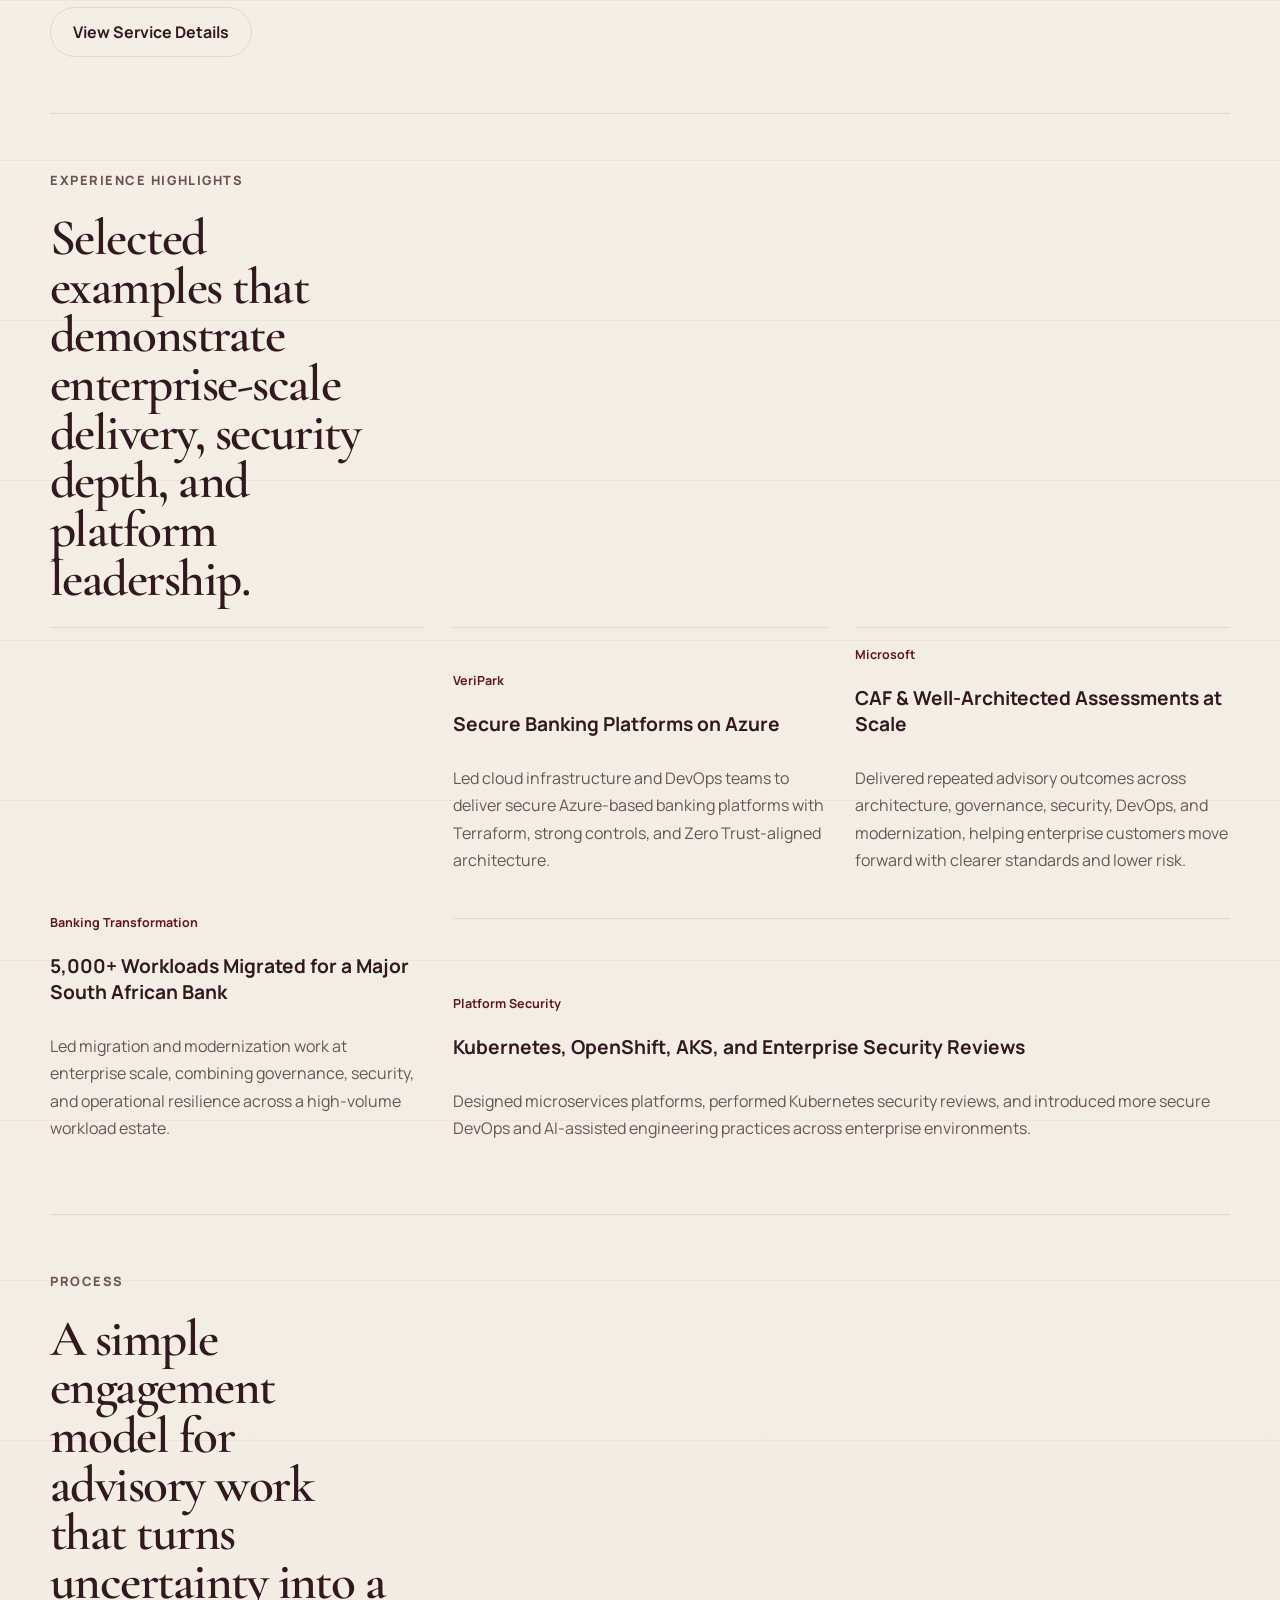
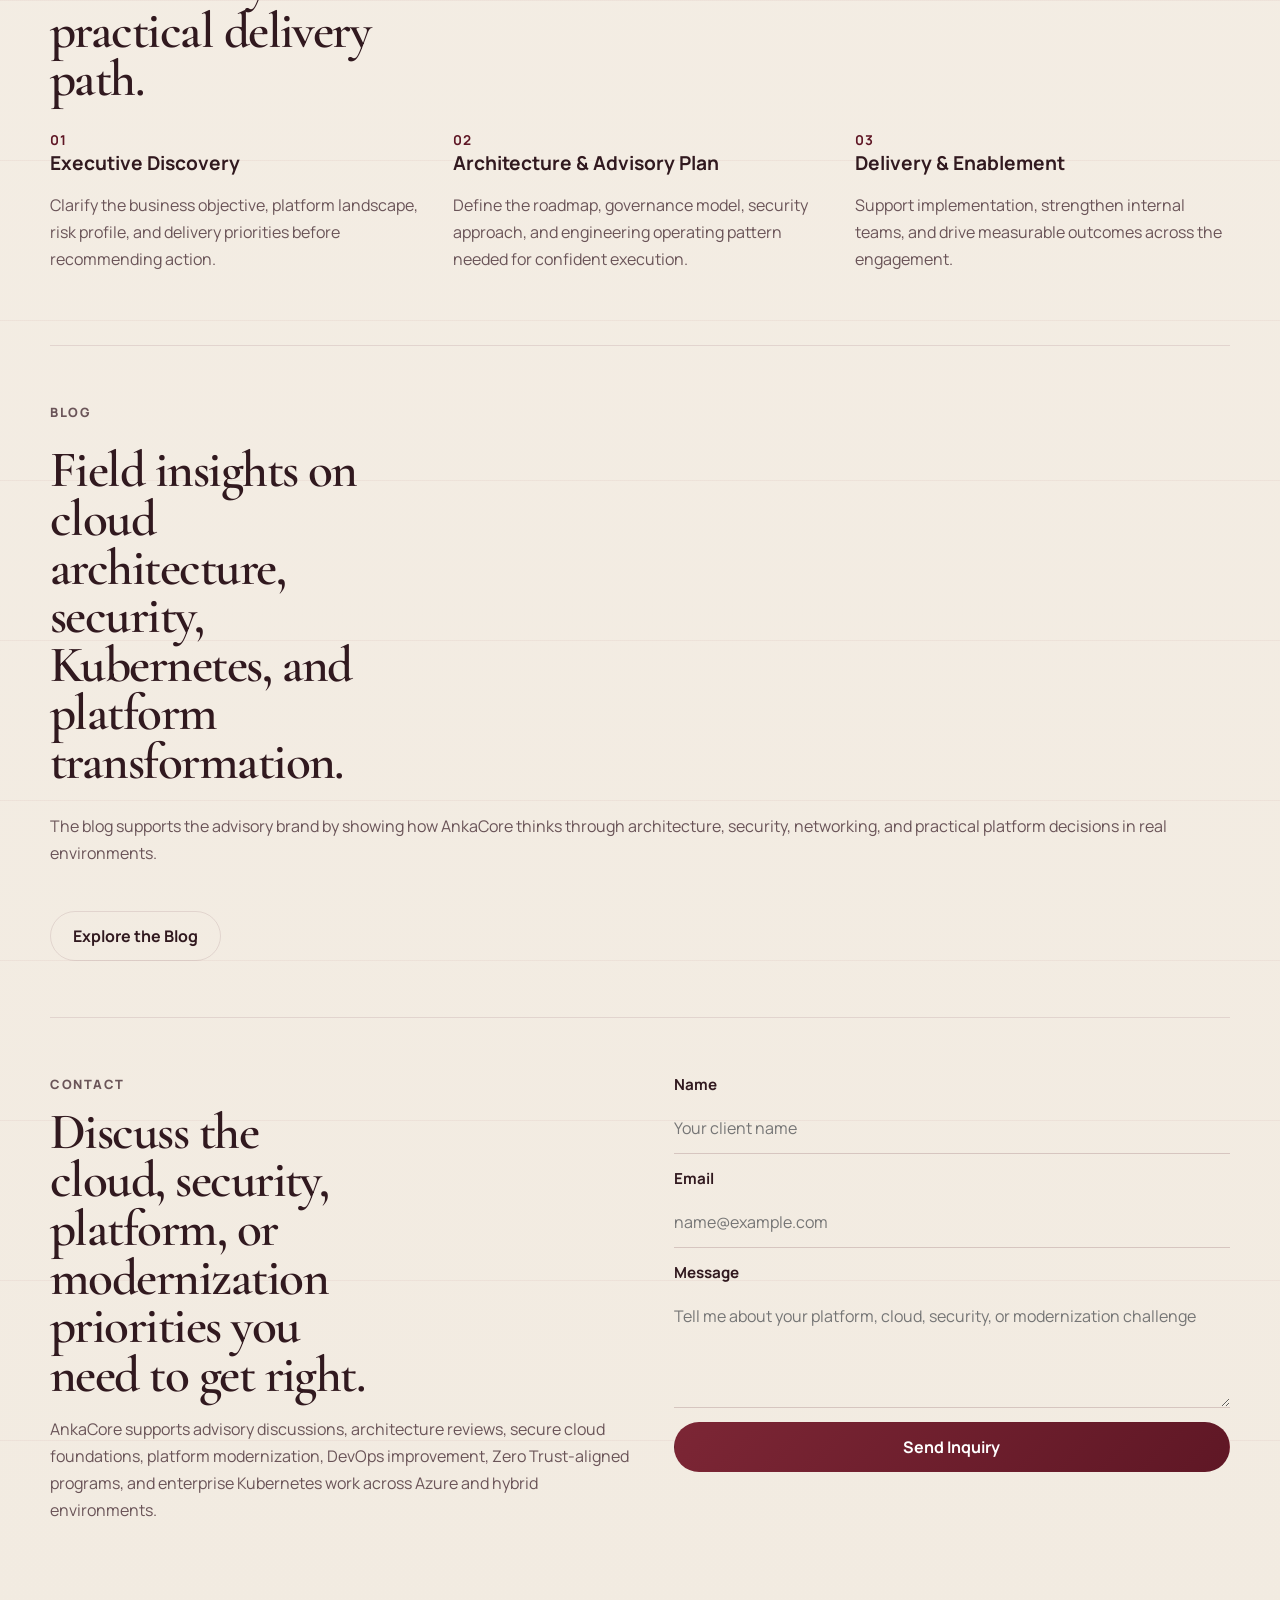
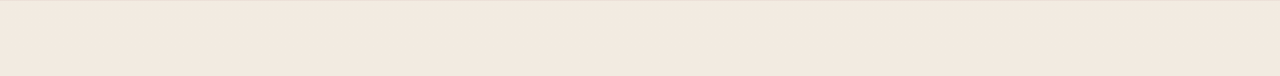
==== commit 48115951: "Update services page title and descriptions for clarity and focus on advisory services" ====
--- a/index.html
+++ b/index.html
@@ -3,10 +3,10 @@
 <head>
   <meta charset="UTF-8">
   <meta name="viewport" content="width=device-width, initial-scale=1.0">
-  <title>AnkaCore Business</title>
+  <title>AnkaCore | Secure Cloud and Platform Advisory</title>
   <meta
     name="description"
-    content="A modern business website for showcasing professional services, property expertise, and trusted client results."
+    content="AnkaCore provides secure Azure and Kubernetes advisory for enterprises that need stronger cloud foundations, lower risk, and production-ready platform decisions."
   >
   <link rel="preconnect" href="https://fonts.googleapis.com">
   <link rel="preconnect" href="https://fonts.gstatic.com" crossorigin>
@@ -46,15 +46,15 @@
     <main id="home">
       <section class="hero reveal">
         <div class="hero-copy">
-          <p class="eyebrow" data-i18n="heroEyebrow">Enterprise cloud, DevOps, Cyber Security, and Kubernetes advisory</p>
-          <h1 data-i18n="heroTitle">Enterprise cloud, DevOps, Cyber Security, and Kubernetes leadership with the flexibility of an independent firm.</h1>
+          <p class="eyebrow" data-i18n="heroEyebrow">Secure Azure and Kubernetes advisory for enterprise and regulated environments</p>
+          <h1 data-i18n="heroTitle">Helping enterprises build secure, compliant, production-ready cloud and platform foundations.</h1>
           <p class="hero-text" data-i18n="heroText">
-            AnkaCore presents a senior executive profile built on 30+ years in IT, including 18 years at
-            Microsoft, delivering enterprise cloud architecture, DevOps modernization, Cyber Security strategy,
-            Kubernetes platforms, and large-scale transformation across Europe, MEA, and Africa.
+            AnkaCore helps organizations reduce delivery risk, strengthen security posture, and modernize Azure
+            and Kubernetes environments with senior advisory shaped by 30+ years in IT, including 18 years at
+            Microsoft.
           </p>
           <div class="hero-actions">
-            <a class="button primary" href="#contact" data-i18n="heroPrimaryCta">Book an Executive Consultation</a>
+            <a class="button primary" href="#contact" data-i18n="heroPrimaryCta">Request an Advisory Call</a>
             <a class="button secondary" href="#portfolio" data-i18n="heroSecondaryCta">View Experience Highlights</a>
           </div>
           <ul class="metrics">
@@ -80,8 +80,8 @@
           </div>
           <div class="profile-panel">
             <p data-i18n="snapshotLabel">Professional Snapshot</p>
-            <h2 data-i18n="snapshotTitle">Cloud, Cyber Security & DevOps Executive</h2>
-            <span data-i18n="snapshotSubtitle">AnkaCore • Independent Advisory • Enterprise Delivery</span>
+            <h2 data-i18n="snapshotTitle">Enterprise Cloud, Security & Platform Advisor</h2>
+            <span data-i18n="snapshotSubtitle">AnkaCore • Independent Advisory • High-Trust Delivery</span>
           </div>
           <div class="profile-grid">
             <article>
@@ -105,53 +105,48 @@
       </section>
 
       <section class="trusted reveal">
-        <p data-i18n="trustedText">Trusted by enterprise environments in banking, automotive, and public sector transformation programs.</p>
+        <p data-i18n="trustedText">Trusted in banking, enterprise, and public sector environments where security, governance, and delivery confidence matter.</p>
       </section>
 
       <section class="about reveal" id="about">
         <div class="section-heading">
           <p class="eyebrow" data-i18n="aboutEyebrow">About</p>
-          <h2 data-i18n="aboutTitle">Executive cloud and security advisory shaped around what enterprise customers need most: clarity, confidence, and momentum.</h2>
-          <p data-i18n="aboutIntro">The About section should do more than describe a profile. It should help decision-makers quickly understand why AnkaCore exists, what depth of capability is available, and what long-term perspective guides each engagement.</p>
+          <h2 data-i18n="aboutTitle">Enterprise advisory for leaders who need clearer decisions, lower risk, and stronger platform outcomes.</h2>
+          <p data-i18n="aboutIntro">AnkaCore combines enterprise architecture depth with hands-on delivery experience, helping decision-makers move from uncertainty to a practical, secure, and executable path.</p>
         </div>
         <div class="about-layout">
           <article class="about-card">
             <h3 data-i18n="aboutCardOneTitle">Our Mission</h3>
             <p data-i18n="aboutCardOneText">
-              As AnkaraCore, our goal is to help organizations make confident technology decisions across cloud
-              and on-premise environments spanning security, DevOps, platform engineering, modern microservices
-              architectures, and Infrastructure as Code, augmented by AI-driven insights and intelligent
-              automation, without getting trapped between high-level strategy and weak execution. Our mission
-              is to turn complex transformation initiatives into practical, actionable direction that leaders
-              can trust and teams can deliver.
+              AnkaCore exists to help organizations make confident technology decisions across cloud, security,
+              DevOps, platform engineering, and Infrastructure as Code without getting stuck between high-level
+              strategy and weak execution. The mission is to turn complex transformation efforts into practical
+              direction leaders can trust and teams can deliver.
             </p>
           </article>
           <article class="about-card">
             <h3 data-i18n="aboutCardTwoTitle">Our Expertise</h3>
             <p data-i18n="aboutCardTwoText">
-              Our expertise is built on 30+ years in IT, including 18 years at Microsoft, delivering
-              enterprise-grade solutions across cloud and on-premise environments. It spans enterprise
-              architecture, Zero-Trust security, Kubernetes platforms, microservices, DevOps modernization,
-              Infrastructure as Code, landing zones, and governance, with a strong focus on turning strategy
-              into practical, executable outcomes in regulated and large-scale environments.
+              The expertise behind AnkaCore is built on 30+ years in IT, including 18 years at Microsoft,
+              delivering enterprise architecture, secure cloud platforms, Kubernetes foundations, DevOps
+              modernization, landing zones, governance, and Zero Trust-aligned operating models.
             </p>
             <p data-i18n="aboutCardTwoTextTwo">
-              We have actively contributed to and implemented industry frameworks and practices, including
-              the Cloud Adoption Framework (CAF), Well-Architected Framework (WAF), and Zero Trust models,
-              ensuring that transformation initiatives are not only well-designed but secure, compliant, and
-              operationally effective from day one.
+              That experience includes work shaped by the Cloud Adoption Framework (CAF), Well-Architected
+              Framework (WAF), and Zero Trust principles, with a strong focus on regulated and large-scale
+              environments where compliance alignment and operational readiness cannot be optional.
             </p>
           </article>
           <article class="about-card accent">
             <h3 data-i18n="aboutCardThreeTitle">Our Vision</h3>
             <p data-i18n="aboutCardThreeText">
-              The vision is to build a trusted advisory partner that combines enterprise-grade depth with
-              the agility of an independent firm, delivering clear direction, strong technical standards,
-              and measurable outcomes across cloud and on-premise environments.
+              The vision is to be a trusted advisory partner that combines enterprise-grade depth with the
+              agility of an independent firm, giving customers direct access to senior judgment, clear
+              standards, and measurable progress.
             </p>
             <p data-i18n="aboutCardThreeTextTwo">
-              We aim to create lasting internal capability within our customers, where architecture,
-              execution, and AI-enabled practices come together to drive sustainable transformation.
+              The long-term goal is not dependency. It is to leave customers with stronger internal capability,
+              better platform decisions, and operating models that continue working after the engagement ends.
             </p>
           </article>
         </div>
@@ -264,18 +259,23 @@
               Available for advisory, architecture leadership, enterprise cloud transformation, DevOps modernization, Cyber Security strategy, Kubernetes and OpenShift platform work, Zero-Trust programs, and executive-level consulting engagements delivered through AnkaCore.
             </p>
           </div>
-          <form class="contact-form">
+          <form
+            class="contact-form"
+            action="https://formspree.io/f/mwvwyrkj"
+            method="POST"
+          >
+            <input type="hidden" name="_subject" value="New AnkaCore inquiry">
             <label>
               <span data-i18n="nameLabel">Name</span>
-              <input type="text" name="name" placeholder="Your client name" data-i18n-placeholder="namePlaceholder">
+              <input type="text" name="name" placeholder="Your client name" data-i18n-placeholder="namePlaceholder" required>
             </label>
             <label>
               <span data-i18n="emailLabel">Email</span>
-              <input type="email" name="email" placeholder="name@example.com" data-i18n-placeholder="emailPlaceholder">
+              <input type="email" name="email" placeholder="name@example.com" data-i18n-placeholder="emailPlaceholder" required>
             </label>
             <label>
               <span data-i18n="messageLabel">Message</span>
-              <textarea name="message" rows="4" placeholder="Tell me about your cloud, security, platform, or transformation needs" data-i18n-placeholder="messagePlaceholder"></textarea>
+              <textarea name="message" rows="4" placeholder="Tell me about your cloud, security, platform, or transformation needs" data-i18n-placeholder="messagePlaceholder" required></textarea>
             </label>
             <button class="button primary" type="submit" data-i18n="contactButton">Send Inquiry</button>
           </form>
--- a/styles.css
+++ b/styles.css
@@ -494,6 +494,37 @@
   margin-top: 30px;
 }
 
+.blog-grid {
+  display: grid;
+  grid-template-columns: repeat(2, minmax(280px, 1fr));
+  gap: 28px;
+  margin-top: 30px;
+}
+
+.blog-card {
+  display: grid;
+  align-content: start;
+  gap: 16px;
+  padding-top: 18px;
+  border-top: 1px solid var(--line);
+}
+
+.blog-card h3 {
+  margin: 0;
+  font-size: 1.2rem;
+  line-height: 1.3;
+}
+
+.blog-card p {
+  margin: 0;
+  color: var(--muted);
+  line-height: 1.7;
+}
+
+.blog-card .button {
+  margin-top: 6px;
+}
+
 .faq-item {
   padding-top: 18px;
   border-top: 1px solid var(--line);
@@ -733,7 +764,8 @@
   .process-list,
   .about-layout,
   .services-feature,
-  .service-detail-grid {
+  .service-detail-grid,
+  .blog-grid {
     grid-template-columns: 1fr;
   }
 
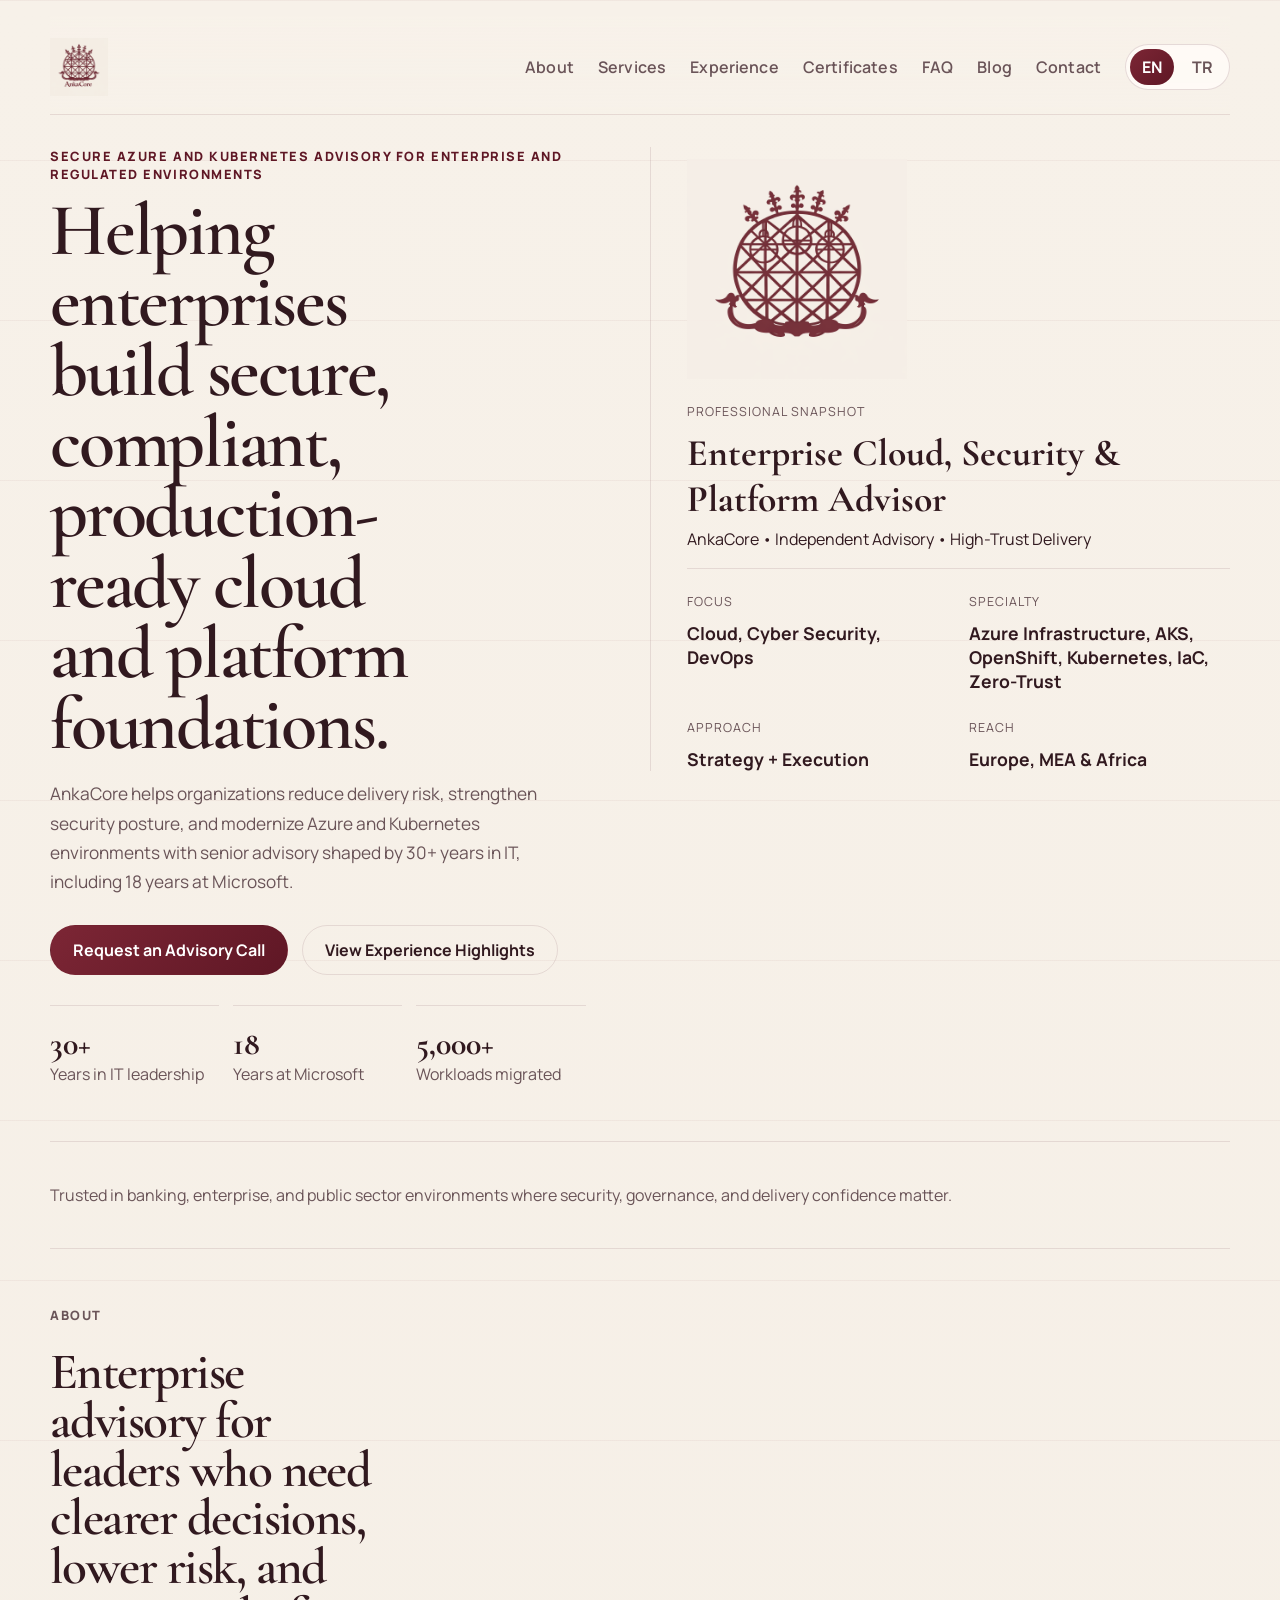
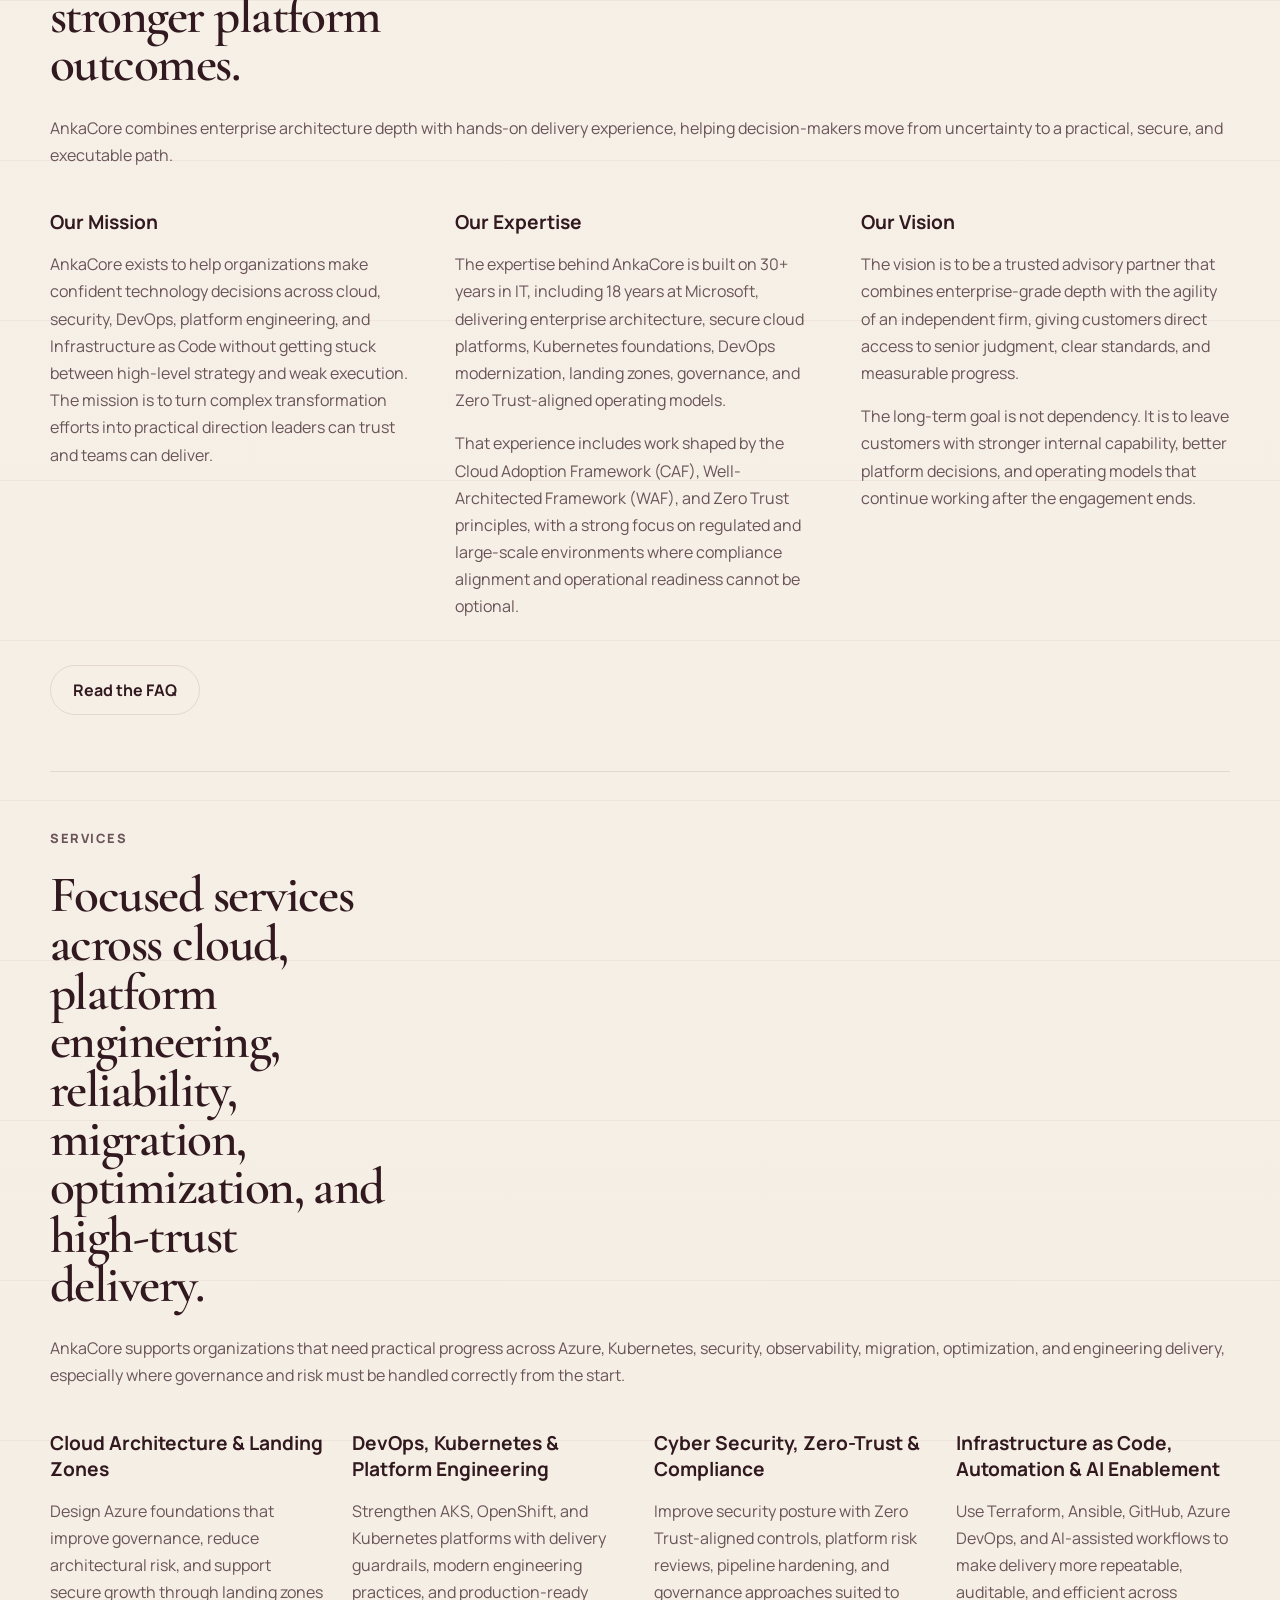
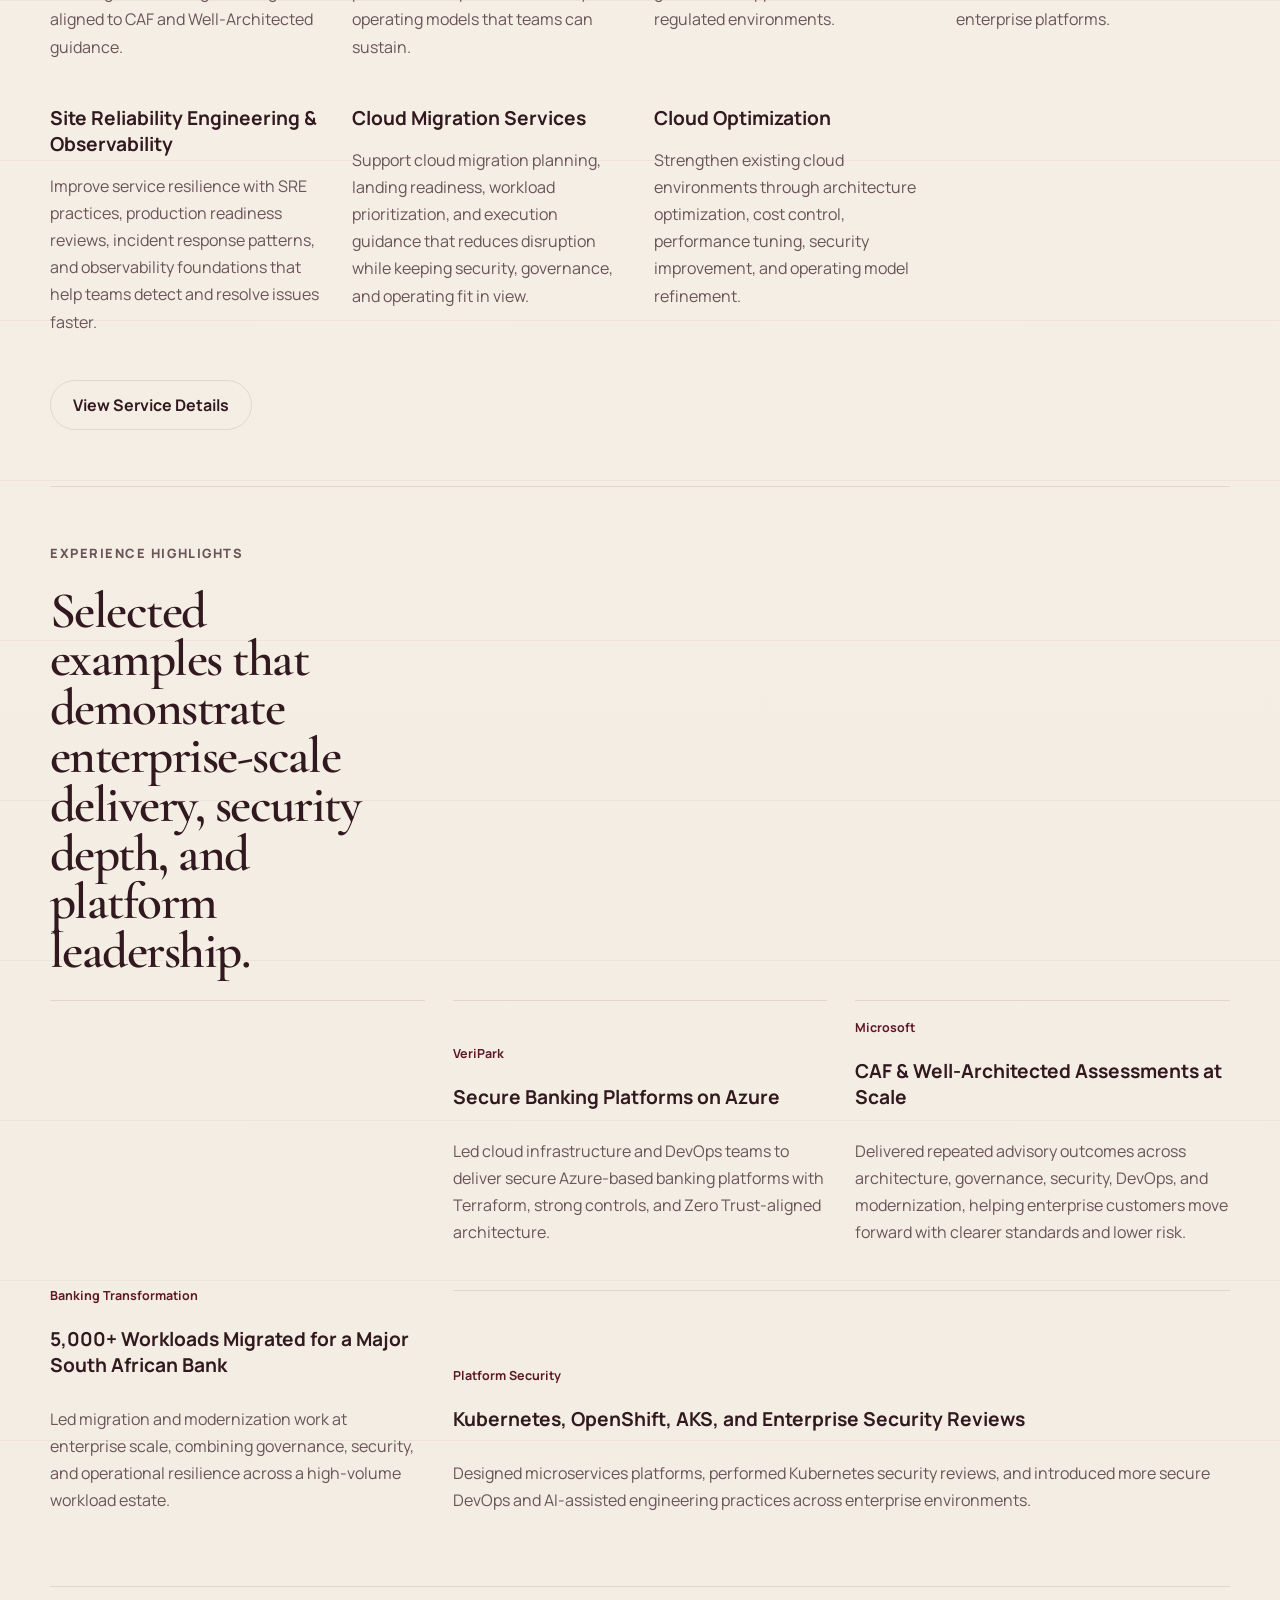
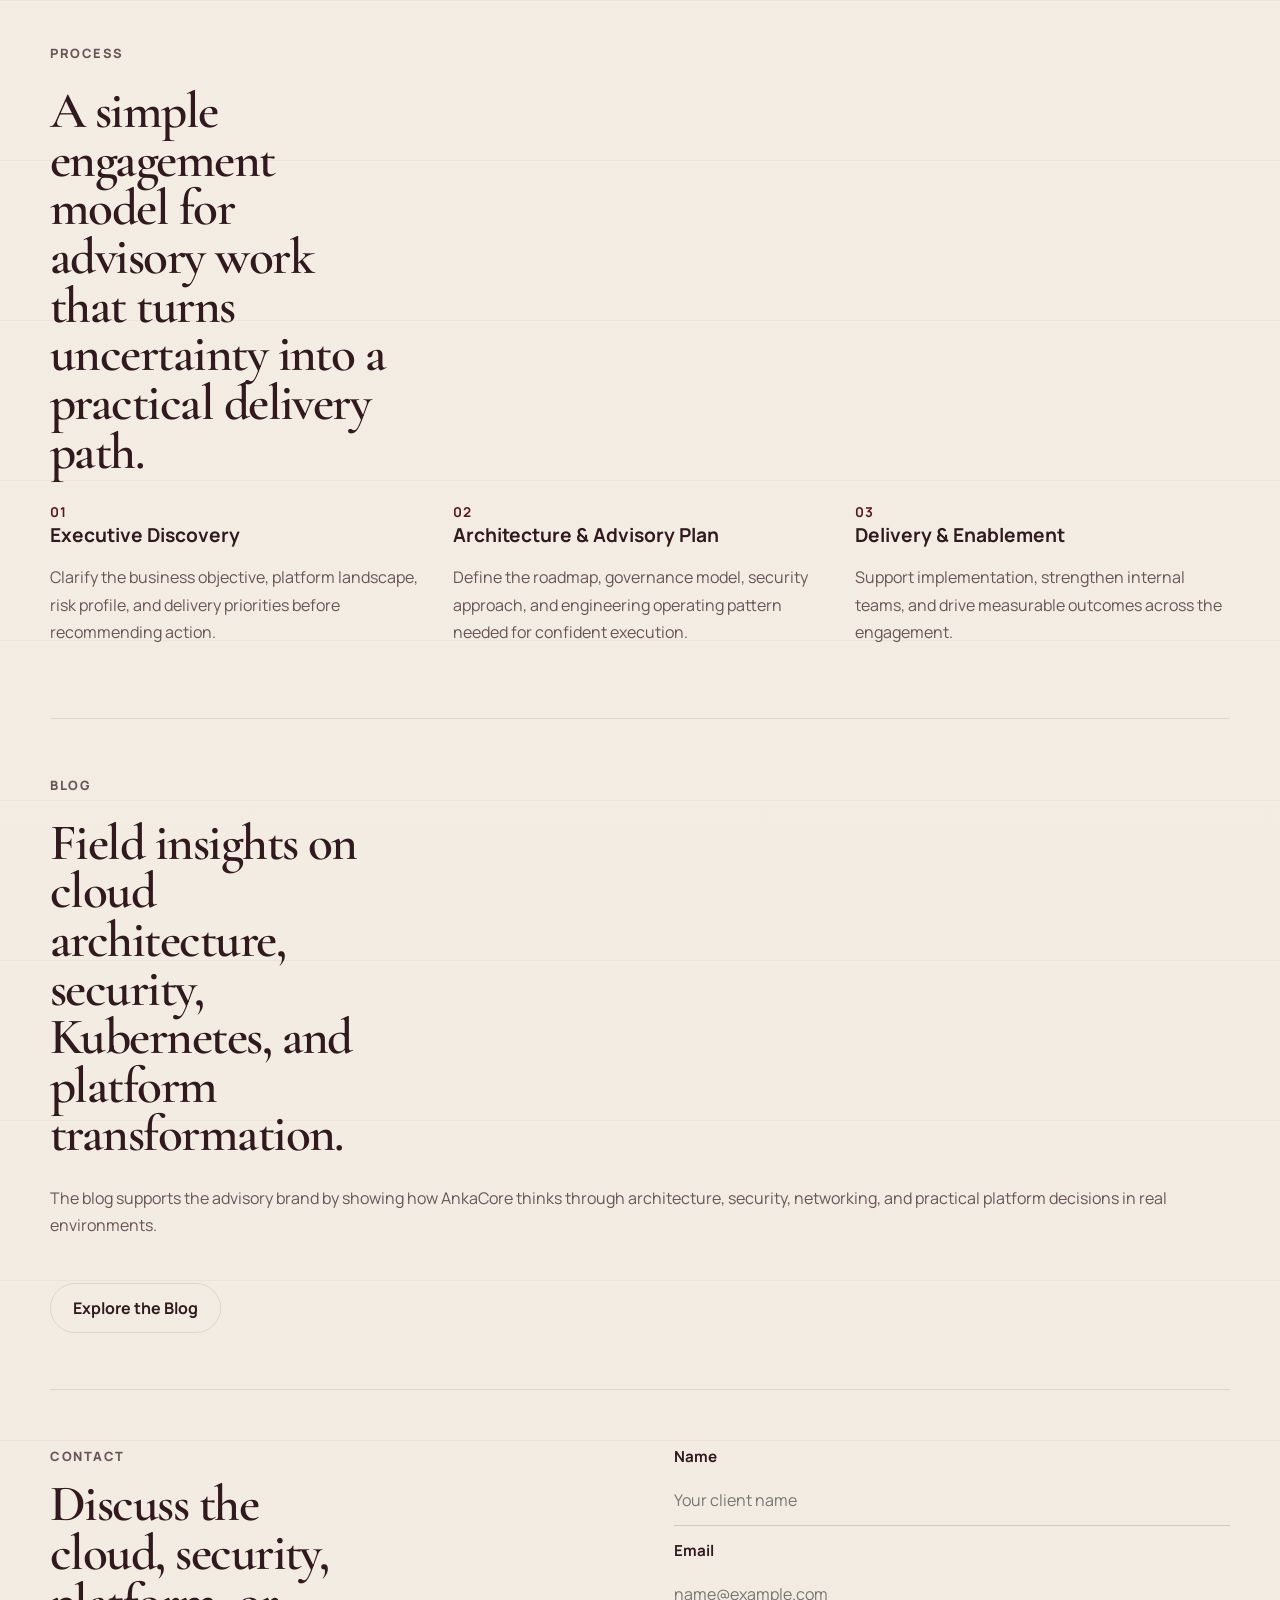
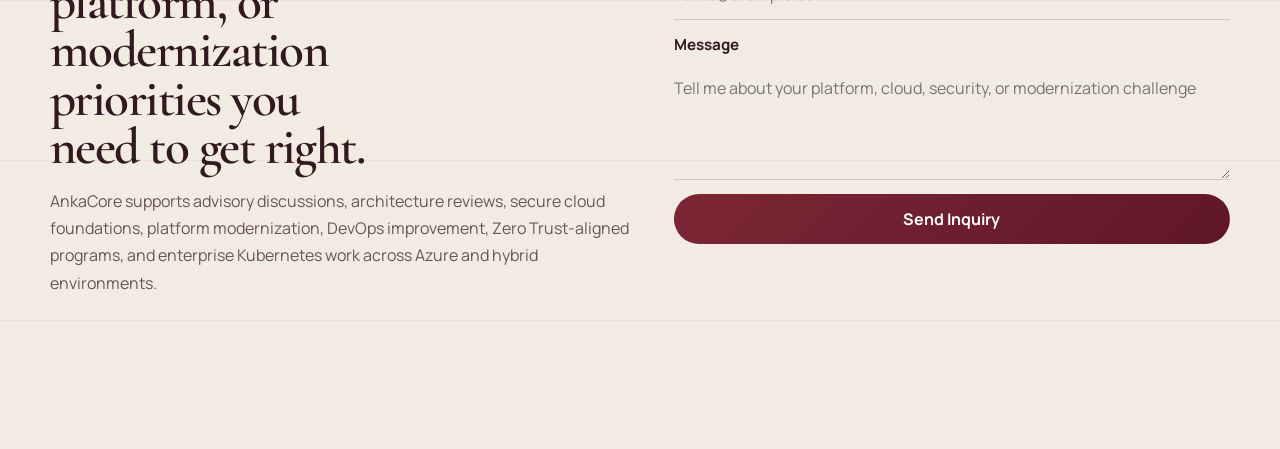
==== commit a9b5b265: "feat: add new service offerings for Site Reliability Engineering, Cloud Migration, and Cloud Optimiz" ====
--- a/index.html
+++ b/index.html
@@ -178,6 +178,18 @@
             <h3 data-i18n="serviceFourTitle">Infrastructure as Code, Automation & AI Enablement</h3>
             <p data-i18n="serviceFourText">Terraform, Ansible, GitHub, Azure DevOps, and AI-assisted engineering workflows to improve delivery speed, governance, and consistency across enterprise platforms.</p>
           </article>
+          <article class="service-card">
+            <h3 data-i18n="serviceFiveTitle">Site Reliability Engineering & Observability</h3>
+            <p data-i18n="serviceFiveText">Improve service resilience with SRE practices, production readiness reviews, incident response patterns, and observability foundations that help teams detect and resolve issues faster.</p>
+          </article>
+          <article class="service-card">
+            <h3 data-i18n="serviceSixTitle">Cloud Migration Services</h3>
+            <p data-i18n="serviceSixText">Support cloud migration planning, landing readiness, workload prioritization, and execution guidance that reduces disruption while keeping security, governance, and operating fit in view.</p>
+          </article>
+          <article class="service-card">
+            <h3 data-i18n="serviceSevenTitle">Cloud Optimization</h3>
+            <p data-i18n="serviceSevenText">Strengthen existing cloud environments through architecture optimization, cost control, performance tuning, security improvement, and operating model refinement.</p>
+          </article>
         </div>
         <div class="section-actions">
           <a class="button secondary" href="services.html" data-i18n="servicesPageCta">Explore the Full Services Page</a>
